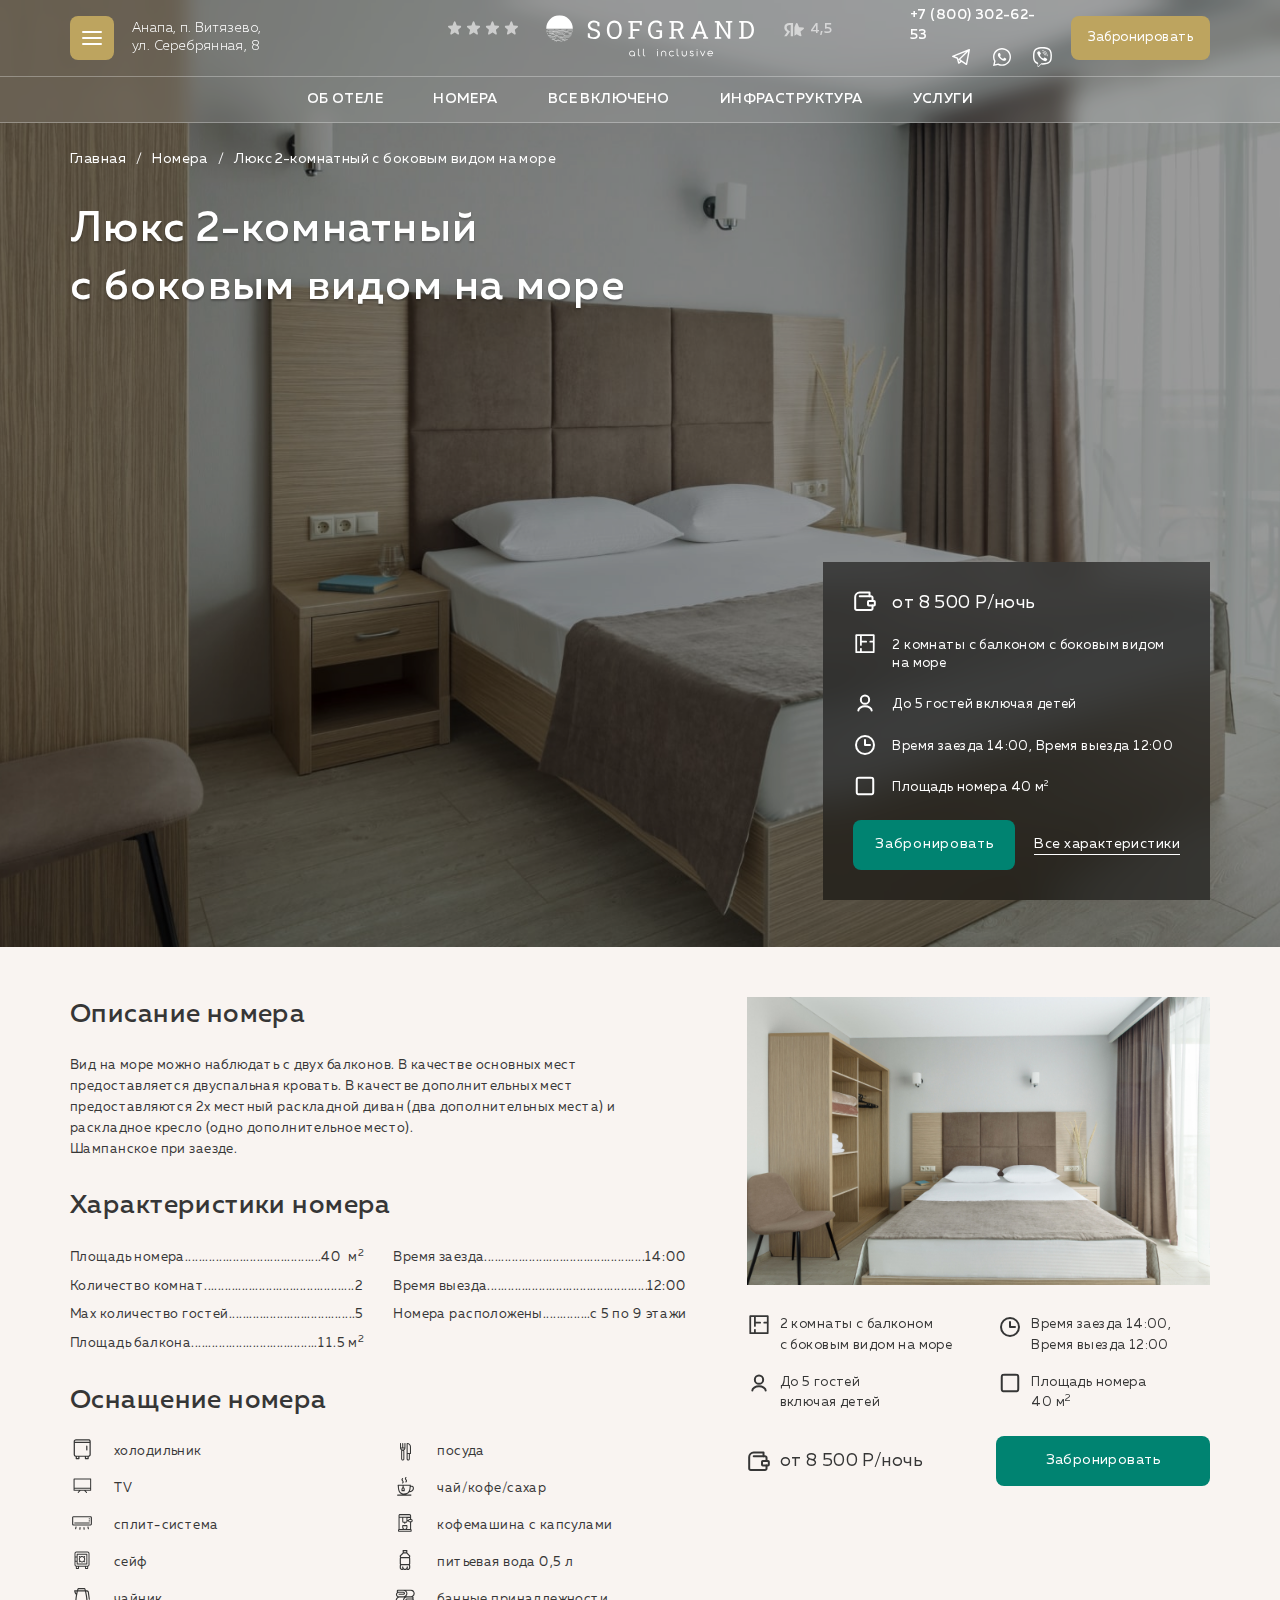
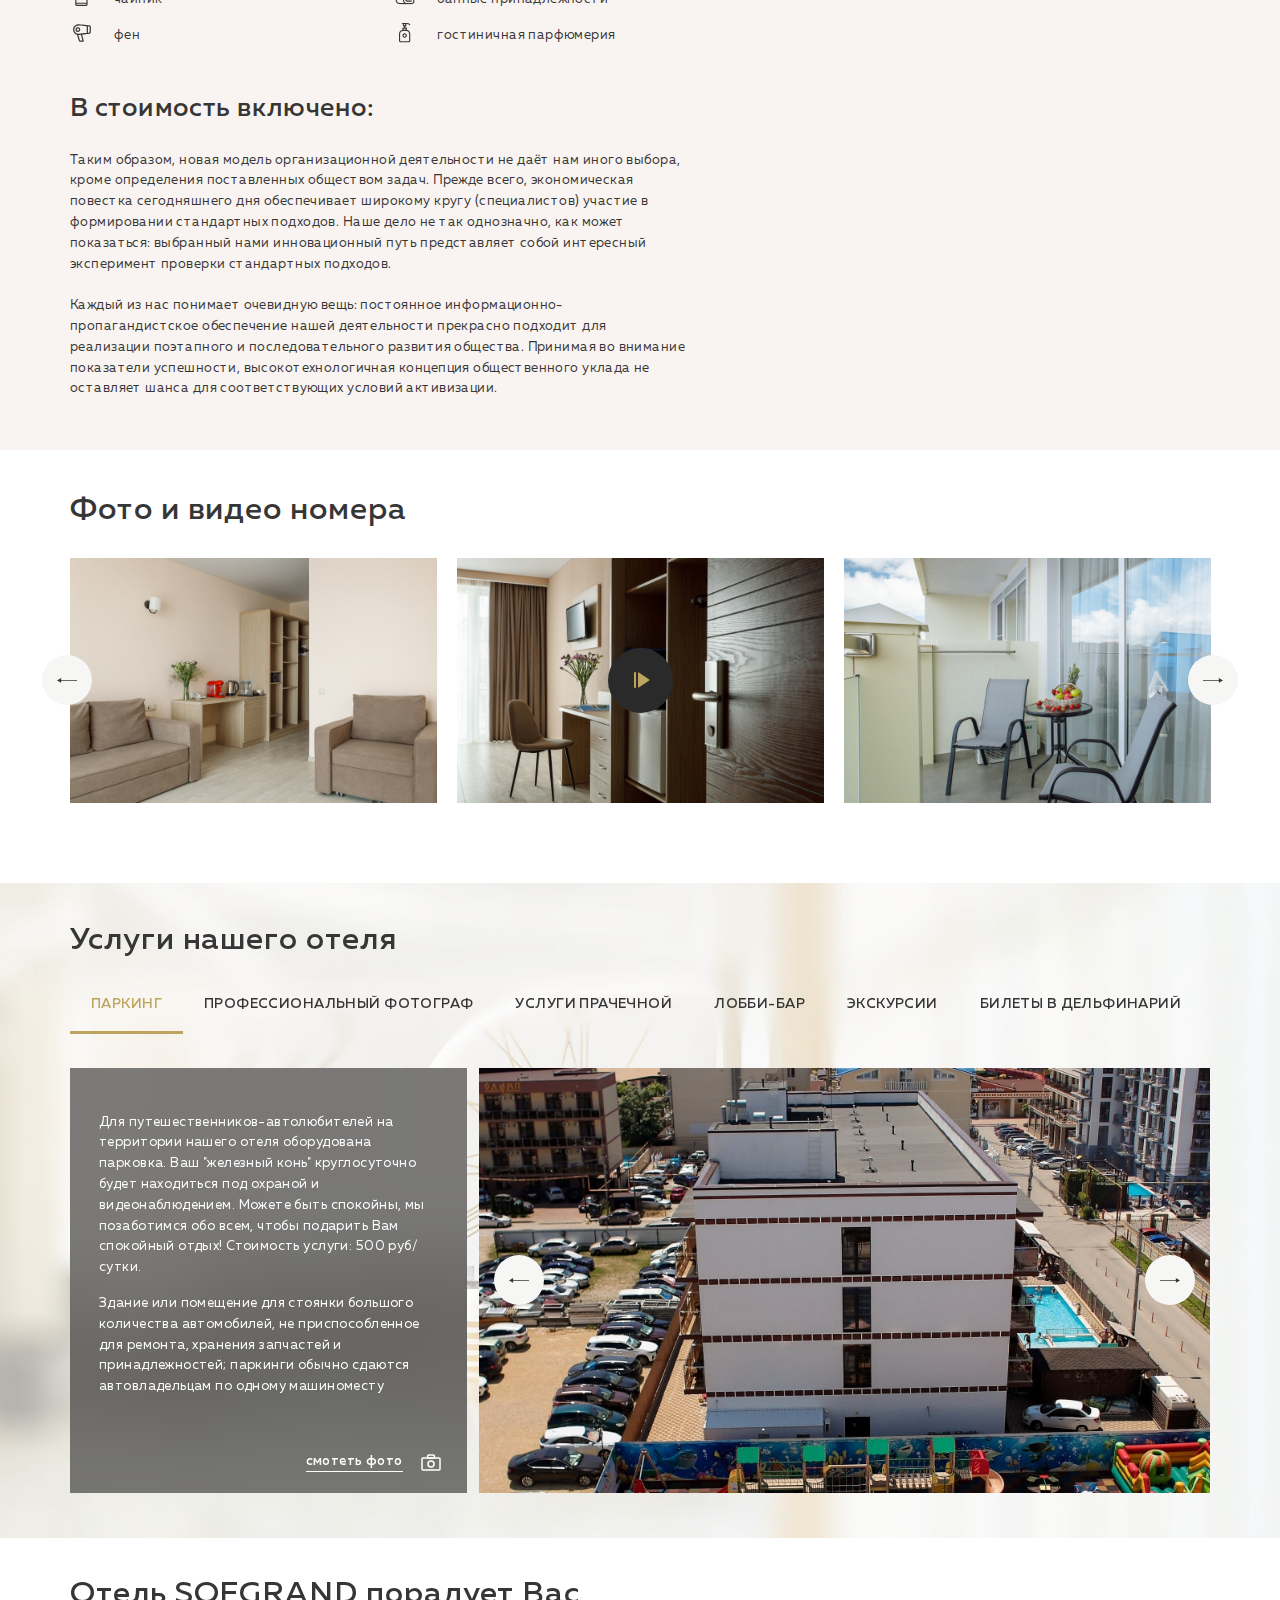
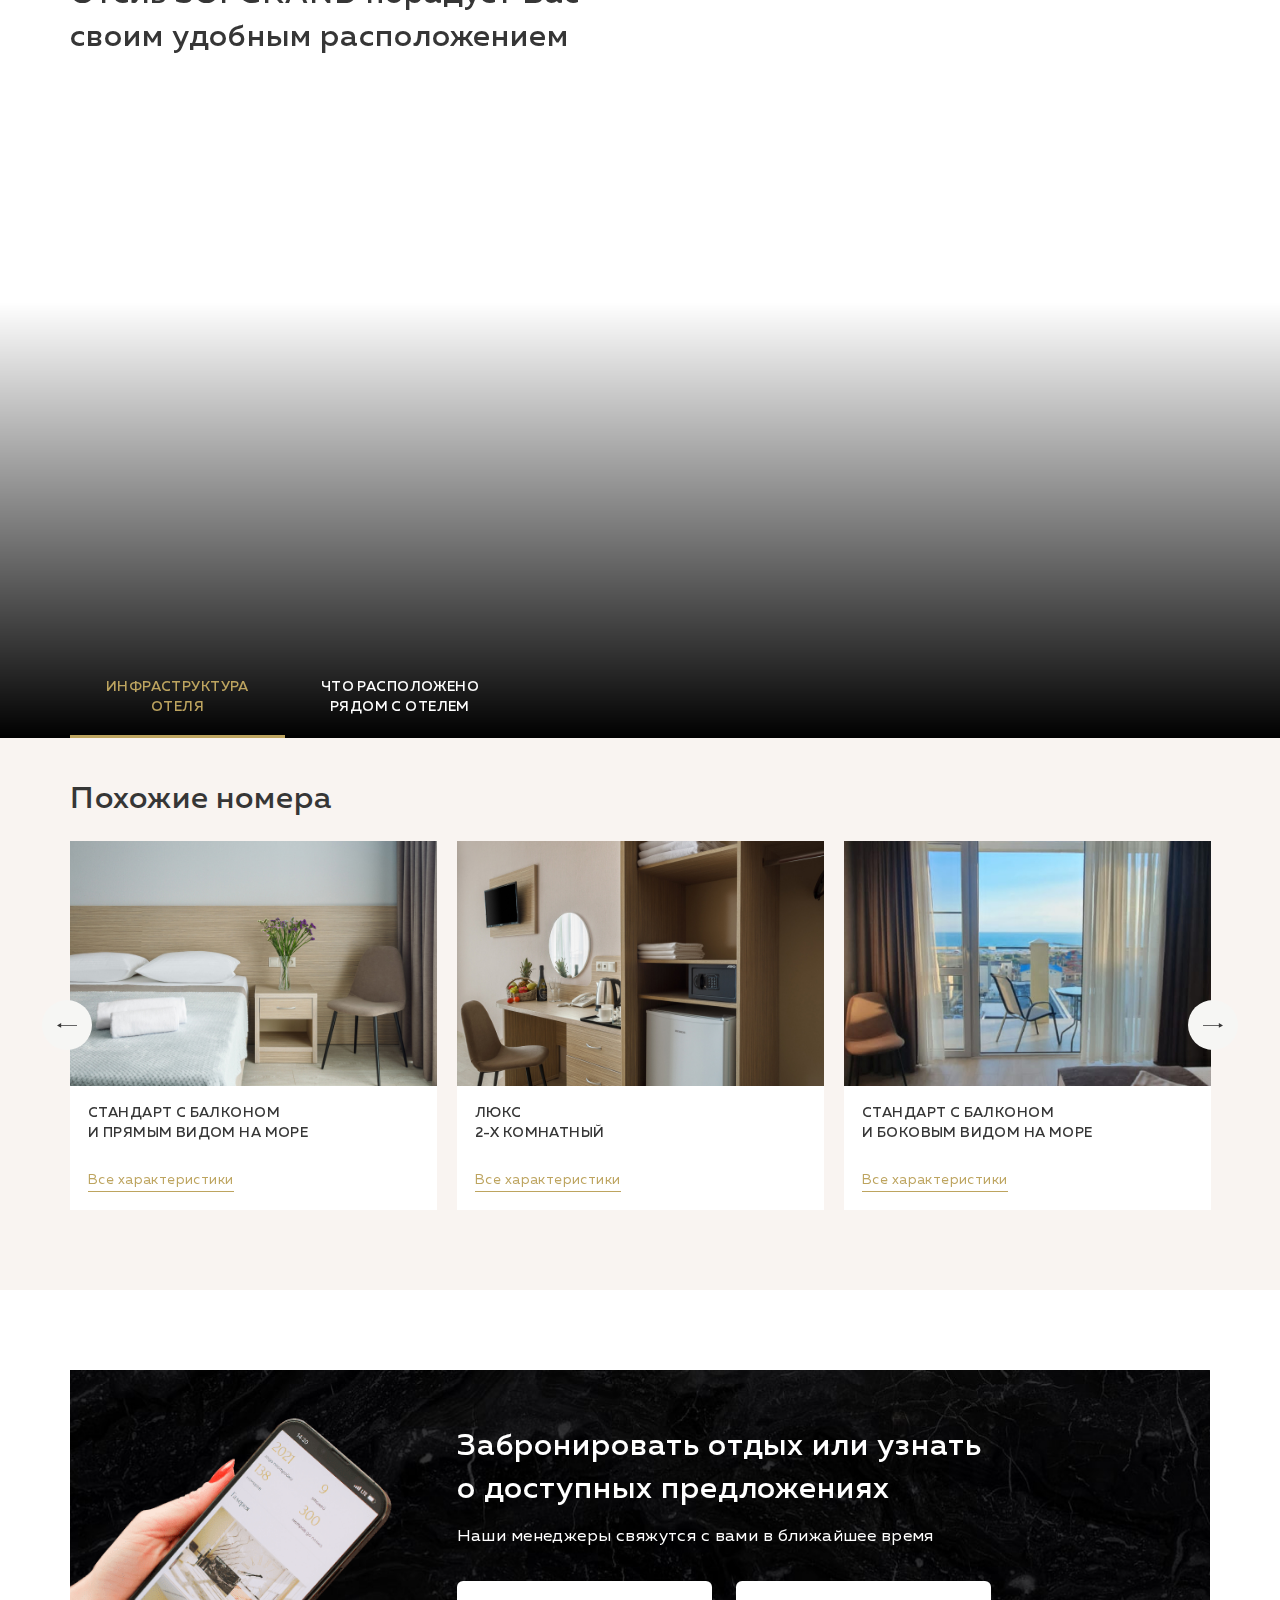
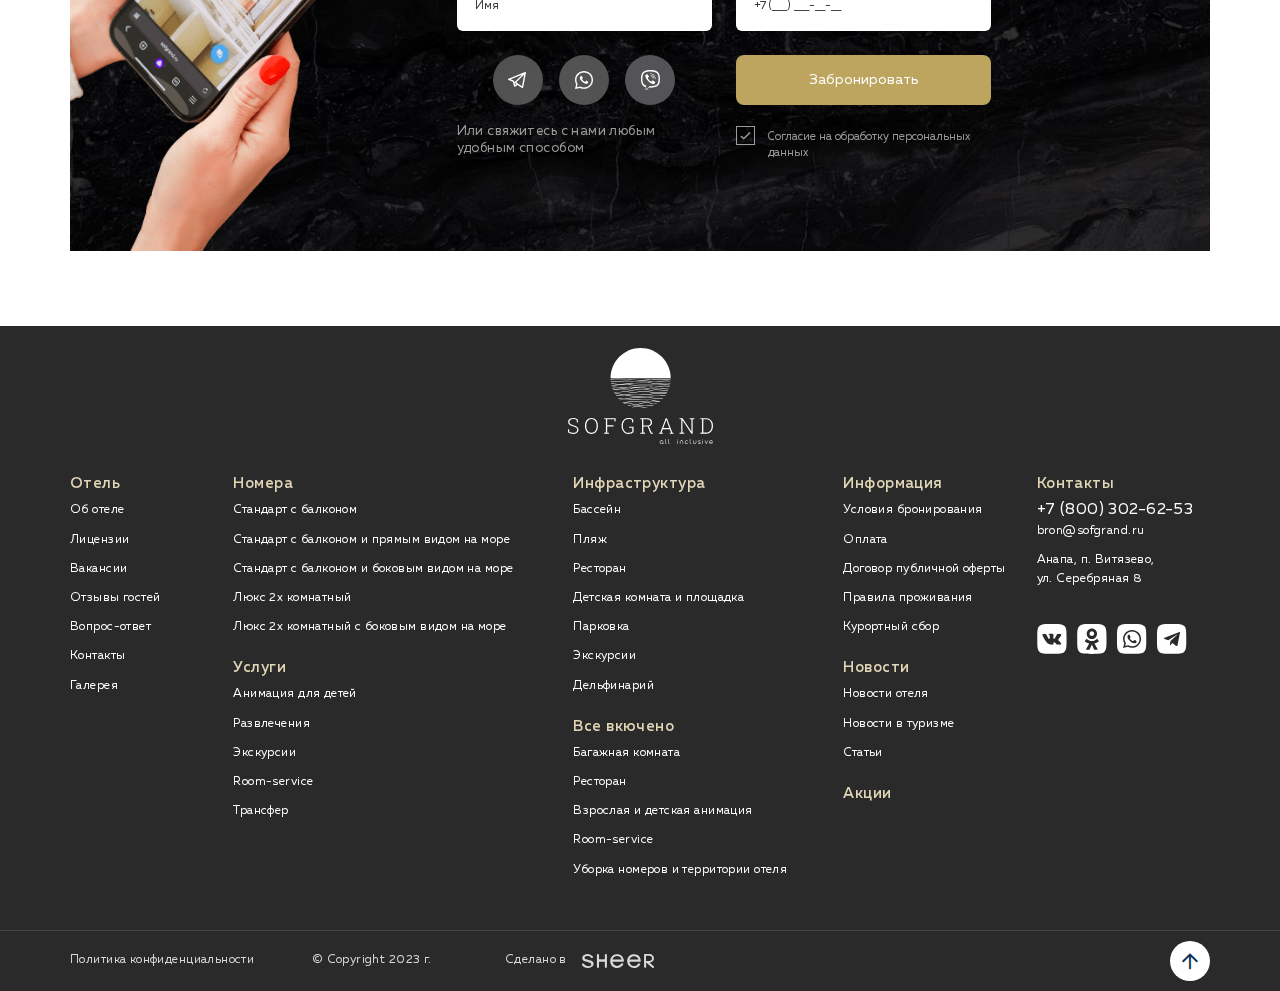
==== card.html @ 137707ec "Add files via upload" ====
<!DOCTYPE html>
<!--[if lt IE 7]><html lang="ru" class="lt-ie9 lt-ie8 lt-ie7"><![endif]-->
<!--[if IE 7]><html lang="ru" class="lt-ie9 lt-ie8"><![endif]-->
<!--[if IE 8]><html lang="ru" class="lt-ie9"><![endif]-->
<!--[if gt IE 8]><!-->
<html lang="ru">
<!--<![endif]-->
<head>
	<meta charset="utf-8" />
	<title>Заголовок</title>
	<meta http-equiv="X-UA-Compatible" content="IE=edge" />
	<meta name="viewport" content="width=device-width, initial-scale=1.0" />
	<meta name="format-detection" content="telephone=no" />
	<link rel="shortcut icon" href="favicon.png" />
	<link rel="stylesheet" href="libs/bootstrap/bootstrap-grid.css" />
	<link rel="stylesheet" href="libs/fontawesome-free-5.12.0-web/css/all.min.css" />
	<link rel="stylesheet" href="libs/fancybox-master/dist/jquery.fancybox.min.css" />
	<link rel="stylesheet" href="libs/slick-1.5.9/slick/slick.css" />
	<link rel="stylesheet" href="libs/slick-1.5.9/slick/slick-theme.css" />
	<link rel="stylesheet" href="css/fonts.css" />
	<link rel="stylesheet" href="css/main.css?ver=1.5" />
	<link rel="stylesheet" href="css/media.css?ver=1.5" />
</head>
<body>

	<div class="wrapper">

		<div class="buttons-fixed">
			<a href="#" class="btn-fixed">
				<div class="btn-fixed__icon">
					<img src="img/btn_fixed1.svg" alt="alt">
				</div>
				<div class="btn-fixed__text">Адрес</div>
			</a>
			<a href="#" class="btn-fixed">
				<div class="btn-fixed__icon">
					<img src="img/btn_fixed2.svg" alt="alt">
				</div>
				<div class="btn-fixed__text">Номера</div>
			</a>
			<a href="#" class="btn-fixed">
				<div class="btn-fixed__icon">
					<img src="img/btn_fixed3.svg" alt="alt">
				</div>
				<div class="btn-fixed__text">Бронь</div>
			</a>
			<a href="#" class="btn-fixed">
				<div class="btn-fixed__icon">
					<img src="img/btn_fixed4.svg" alt="alt">
				</div>
				<div class="btn-fixed__text">Связь</div>
			</a>
		</div>

		<header class="header default">
			<div class="header__top">
				<div class="container">
					<div class="row">
						<div class="col-lg-3 col-3">
							<div class="header__left">
								<span class='sandwich'>
									<span class='sw-topper'></span>
									<span class='sw-bottom'></span>
									<span class='sw-footer'></span>
								</span>
								<div class="location-main">Анапа, п. Витязево, <br>ул. Серебрянная, 8</div>
							</div>
						</div>
						<div class="col-lg-6 col-6">
							<div class="header__center">
								<div class="stars">
									<img src="img/stars.svg" alt="alt">
								</div>
								<a href="#" class="logo">
									<img src="img/logo.svg" class="hidden-mob" alt="alt">
									<img src="img/logo_mob.svg" class="show-mob" alt="alt">
								</a>
								<div class="yandex-rating"><img src="img/yd.svg" alt="alt">4,5</div>
							</div>
						</div>
						<div class="col-lg-3 col-3">
							<div class="header__right">
								<div class="header__contacts">
									<a href="tel:+78003026253" class="phone-main">+7 (800) 302-62-53</a>
									<ul class="socials-list">
										<li><a href="#" target="_blank"><img src="img/tg.svg" alt="alt"></a></li>
										<li><a href="#" target="_blank"><img src="img/vb.svg" alt="alt"></a></li>
										<li><a href="#" target="_blank"><img src="img/wp.svg" alt="alt"></a></li>
									</ul>
								</div>
								<a href="#" class="btn-main btn-main_page">Забронировать</a>
							</div>
						</div>
					</div>
				</div>
			</div>
			<div class="header__bottom">
				<div class="container">
					<ul class="menu">
						<li><a href="#">Об отеле</a></li>
						<li><a href="#">Номера</a></li>
						<li><a href="#">Все включено</a></li>
						<li><a href="#">Инфраструктура</a></li>
						<li><a href="#">Услуги</a></li>
					</ul>
				</div>
			</div>
			<div class="header__fixed">
				<div class="container">
					<div class="header__wrapper">
						<span class='sandwich'>
							<span class='sw-topper'></span>
							<span class='sw-bottom'></span>
							<span class='sw-footer'></span>
						</span>
						<a href="#" class="logo">
							<img src="img/logo_fixed.svg" alt="alt">
						</a>
						<ul class="menu">
							<li><a href="#">Об отеле</a></li>
							<li><a href="#">Номера</a></li>
							<li><a href="#">Все включено</a></li>
							<li><a href="#">Инфраструктура</a></li>
							<li><a href="#">Услуги</a></li>
						</ul>
						<div class="header__right">
							<div class="header__contacts">
								<a href="tel:+78003026253" class="phone-main">+7 (800) 302-62-53</a>
								<ul class="socials-list">
									<li><a href="#" target="_blank"><img src="img/tg.svg" alt="alt"></a></li>
									<li><a href="#" target="_blank"><img src="img/vb.svg" alt="alt"></a></li>
									<li><a href="#" target="_blank"><img src="img/wp.svg" alt="alt"></a></li>
								</ul>
							</div>
							<a href="#" class="btn-main btn-main_page">Забронировать</a>
						</div>
					</div>
				</div>
			</div>
		</header>

		<section class="billbord billbord_card">
			<div class="container">
				<div class="content-billbord">
					<ul class="breadcrumbs">
						<li><a href="#">Главная</a></li>
						<li><a href="#">Номера</a></li>
						<li>Люкс 2-комнатный с боковым видом на море</li>
					</ul>
					<h1 class="title-big">Люкс 2-комнатный <br>с боковым видом на море</h1>
					<div class="billbord__bottom">
						<div class="row">
							<div class="col-xl-4 offset-xl-8 col-lg-5 offset-lg-7">
								<div class="card-billbord">
									<ul>
										<li><div class="icon-main"><img src="img/ic_room5.svg" alt="alt"></div><strong>от 8 500 Р/ночь</strong></li>
										<li><div class="icon-main"><img src="img/ic_room1.svg" alt="alt"></div>2 комнаты с балконом с боковым видом на море</li>
										<li><div class="icon-main"><img src="img/ic_room2.svg" alt="alt"></div>До 5 гостей включая детей</li>
										<li><div class="icon-main"><img src="img/ic_room6.svg" alt="alt"></div>Время заезда 14:00, Время выезда 12:00</li>
										<li><div class="icon-main"><img src="img/ic_room4.svg" alt="alt"></div>Площадь номера 40 м<sup>2</sup></li>
									</ul>
									<div class="card-billbord__bottom">
										<a href="#" class="btn-main">Забронировать</a>
										<a href="#" class="link-main">Все характеристики</a>
									</div>
								</div>
							</div>
						</div>
					</div>
				</div>
			</div>
		</section>

		<section class="page-card">
			<div class="container">
				<div class="row">
					<div class="col-lg-7 page-card__left">
						<h2 class="title-middle">Описание номера</h2>
						<p>Вид на море можно наблюдать с двух балконов. В качестве основных мест предоставляется двуспальная кровать. В качестве дополнительных мест предоставляются 2х местный раскладной диван (два дополнительных места) и раскладное кресло (одно дополнительное место). <br>Шампанское при заезде.</p>
						<h2 class="title-middle">Характеристики номера</h2>
						<div class="columns-features">
							<div class="feature">
								<span>Площадь номера</span>
								<span>40  м<sup>2</sup></span>
							</div>
							<div class="feature">
								<span>Количество комнат</span>
								<span>2</span>
							</div>
							<div class="feature">
								<span>Max количество гостей</span>
								<span>5</span>
							</div>
							<div class="feature">
								<span>Площадь балкона</span>
								<span>11.5 м<sup>2</sup></span>
							</div>
							<div class="feature">
								<span>Время заезда</span>
								<span>14:00</span>
							</div>
							<div class="feature">
								<span>Время выезда</span>
								<span>12:00</span>
							</div>
							<div class="feature">
								<span>Номера расположены</span>
								<span>с 5 по 9 этажи</span>
							</div>
						</div>
						<h2 class="title-middle">Оснащение номера</h2>
						<ul class="list-card">
							<li><div class="icon-main"><img src="img/ic_card1.svg" alt="alt"></div>холодильник</li>
							<li><div class="icon-main"><img src="img/ic_card2.svg" alt="alt"></div>TV</li>
							<li><div class="icon-main"><img src="img/ic_card3.svg" alt="alt"></div>сплит-система</li>
							<li><div class="icon-main"><img src="img/ic_card4.svg" alt="alt"></div>сейф</li>
							<li><div class="icon-main"><img src="img/ic_card5.svg" alt="alt"></div>чайник</li>
							<li><div class="icon-main"><img src="img/ic_card6.svg" alt="alt"></div>фен</li>
							<li><div class="icon-main"><img src="img/ic_card7.svg" alt="alt"></div>посуда</li>
							<li><div class="icon-main"><img src="img/ic_card8.svg" alt="alt"></div>чай/кофе/сахар</li>
							<li><div class="icon-main"><img src="img/ic_card9.svg" alt="alt"></div>кофемашина с капсулами</li>
							<li><div class="icon-main"><img src="img/ic_card10.svg" alt="alt"></div>питьевая вода 0,5 л</li>
							<li><div class="icon-main"><img src="img/ic_card11.svg" alt="alt"></div>банные принадлежности</li>
							<li><div class="icon-main"><img src="img/ic_card12.svg" alt="alt"></div>гостиничная парфюмерия</li>
						</ul>
						<h2 class="title-middle">В стоимость включено:</h2>
						<p>Таким образом, новая модель организационной деятельности не даёт нам иного выбора, кроме определения поставленных обществом задач. Прежде всего, экономическая повестка сегодняшнего дня обеспечивает широкому кругу (специалистов) участие в формировании стандартных подходов. Наше дело не так однозначно, как может показаться: выбранный нами инновационный путь представляет собой интересный эксперимент проверки стандартных подходов. </p>
						<br>
						<p>Каждый из нас понимает очевидную вещь: постоянное информационно-пропагандистское обеспечение нашей деятельности прекрасно подходит для реализации поэтапного и последовательного развития общества. Принимая во внимание показатели успешности, высокотехнологичная концепция общественного уклада не оставляет шанса для соответствующих условий активизации.</p>
					</div>
					<div class="col-lg-5">
						<div class="card-main">
							<div class="card-main__image">
								<img src="img/card_main1.jpg" alt="alt">
							</div>
							<ul>
								<li><div class="icon-main"><img src="img/ic_rm1.svg" alt="alt"></div>2 комнаты с балконом <br>с боковым видом на море</li>
								<li><div class="icon-main"><img src="img/ic_rm2.svg" alt="alt"></div>До 5 гостей <br>включая детей</li>
								<li><div class="icon-main"><img src="img/ic_rm3.svg" alt="alt"></div>Время заезда 14:00, <br>Время выезда 12:00</li>
								<li><div class="icon-main"><img src="img/ic_rm4.svg" alt="alt"></div>Площадь номера <br>40 м<sup>2</sup></li>
							</ul>
							<div class="card-main__bottom">
								<div class="card-main__price"><div class="icon-main"><img src="img/ic_rm5.svg" alt="alt"></div>от 8 500 Р/ночь</div>
								<a href="#" class="btn-main">Забронировать</a>
							</div>
						</div>
					</div>
				</div>
			</div>
		</section>

		<section class="gallery">
			<div class="container">
				<h2 class="title-section">Фото и видео номера </h2>
				<ul class="slider-gallery">
					<li>
						<a href="img/gallery1.jpg" class="slider-gallery__item fancybox" data-fancybox="gallery">
							<img src="img/gallery1.jpg" alt="alt">
						</a>
					</li>
					<li>
						<a href="https://youtu.be/bTqVqk7FSmY?si=WBMOUdO7fbGnhn7q" class="slider-gallery__item slider-gallery__item_video fancybox" data-fancybox="gallery">
							<img src="img/gallery2.jpg" alt="alt">
						</a>
					</li>
					<li>
						<a href="img/gallery3.jpg" class="slider-gallery__item fancybox" data-fancybox="gallery">
							<img src="img/gallery3.jpg" alt="alt">
						</a>
					</li>
					<li>
						<a href="img/gallery1.jpg" class="slider-gallery__item fancybox" data-fancybox="gallery">
							<img src="img/gallery1.jpg" alt="alt">
						</a>
					</li>
					<li>
						<a href="img/gallery3.jpg" class="slider-gallery__item fancybox" data-fancybox="gallery">
							<img src="img/gallery3.jpg" alt="alt">
						</a>
					</li>
				</ul>
			</div>
		</section>

		<section class="services">
			<div class="container">
				<h2 class="title-section">Услуги нашего отеля</h2>
				<ul class="slider-tabs tabs">
					<li><div class="link-tab">Паркинг</div></li>
					<li><div class="link-tab">профессиональный фотограф</div></li>
					<li><div class="link-tab">услуги прачечной</div></li>
					<li><div class="link-tab">лобби-бар</div></li>
					<li><div class="link-tab">экскурсии</div></li>
					<li><div class="link-tab">билеты в дельфинарий</div></li>
				</ul>
				<ul class="slider-tab-container">
					<li>	
						<div class="row">
							<div class="col-lg-4">
								<div class="content-service">
									<p>Для путешественников-автолюбителей на территории нашего отеля оборудована парковка. Ваш "железный конь" круглосуточно будет находиться под охраной и видеонаблюдением. Можете быть спокойны, мы позаботимся обо всем, чтобы подарить Вам спокойный отдых! Стоимость услуги: 500 руб/сутки.</p>
									<p>Здание или помещение для стоянки большого количества автомобилей, не приспособленное для ремонта, хранения запчастей и принадлежностей; паркинги обычно сдаются автовладельцам по одному машиноместу</p>
									<div class="content-service__bottom">
										<a href="img/slide_service1.jpg"  data-fancybox="services_1" class="link-photos">
											<span>смотеть фото</span>
											<img src="img/camera.svg" alt="alt">
										</a>
										<a href="img/slide_service1.jpg" data-fancybox="services_1" class="image-hidden fancybox"></a>
										<a href="img/slide_service1.jpg" data-fancybox="services_1" class="image-hidden fancybox"></a>
										<a href="img/slide_service1.jpg" data-fancybox="services_1" class="image-hidden fancybox"></a>
										<a href="img/slide_service1.jpg" data-fancybox="services_1" class="image-hidden fancybox"></a>
									</div>
								</div>
							</div>
							<div class="col-lg-8">
								<ul class="slider-photo">
									<li>
										<div class="slider-photo__item">
											<img src="img/slide_service1.jpg" alt="alt">
										</div>
									</li>
									<li>
										<div class="slider-photo__item">
											<img src="img/slide_service1.jpg" alt="alt">
										</div>
									</li>
								</ul>
							</div>
						</div>
					</li>
					<li>	
						<div class="row">
							<div class="col-lg-4">
								<div class="content-service">
									<p>Для путешественников-автолюбителей на территории нашего отеля оборудована парковка. Ваш "железный конь" круглосуточно будет находиться под охраной и видеонаблюдением. Можете быть спокойны, мы позаботимся обо всем, чтобы подарить Вам спокойный отдых! Стоимость услуги: 500 руб/сутки.</p>
									<p>Здание или помещение для стоянки большого количества автомобилей, не приспособленное для ремонта, хранения запчастей и принадлежностей; паркинги обычно сдаются автовладельцам по одному машиноместу</p>
									<div class="content-service__bottom">
										<a href="img/slide_service1.jpg"  data-fancybox="services_1" class="link-photos">
											<span>смотеть фото</span>
											<img src="img/camera.svg" alt="alt">
										</a>
										<a href="img/slide_service1.jpg" data-fancybox="services_1" class="image-hidden fancybox"></a>
										<a href="img/slide_service1.jpg" data-fancybox="services_1" class="image-hidden fancybox"></a>
										<a href="img/slide_service1.jpg" data-fancybox="services_1" class="image-hidden fancybox"></a>
										<a href="img/slide_service1.jpg" data-fancybox="services_1" class="image-hidden fancybox"></a>
									</div>
								</div>
							</div>
							<div class="col-lg-8">
								<ul class="slider-photo">
									<li>
										<div class="slider-photo__item">
											<img src="img/slide_service1.jpg" alt="alt">
										</div>
									</li>
									<li>
										<div class="slider-photo__item">
											<img src="img/slide_service1.jpg" alt="alt">
										</div>
									</li>
								</ul>
							</div>
						</div>
					</li>
					<li>	
						<div class="row">
							<div class="col-lg-4">
								<div class="content-service">
									<p>Для путешественников-автолюбителей на территории нашего отеля оборудована парковка. Ваш "железный конь" круглосуточно будет находиться под охраной и видеонаблюдением. Можете быть спокойны, мы позаботимся обо всем, чтобы подарить Вам спокойный отдых! Стоимость услуги: 500 руб/сутки.</p>
									<p>Здание или помещение для стоянки большого количества автомобилей, не приспособленное для ремонта, хранения запчастей и принадлежностей; паркинги обычно сдаются автовладельцам по одному машиноместу</p>
									<div class="content-service__bottom">
										<a href="img/slide_service1.jpg"  data-fancybox="services_1" class="link-photos">
											<span>смотеть фото</span>
											<img src="img/camera.svg" alt="alt">
										</a>
										<a href="img/slide_service1.jpg" data-fancybox="services_1" class="image-hidden fancybox"></a>
										<a href="img/slide_service1.jpg" data-fancybox="services_1" class="image-hidden fancybox"></a>
										<a href="img/slide_service1.jpg" data-fancybox="services_1" class="image-hidden fancybox"></a>
										<a href="img/slide_service1.jpg" data-fancybox="services_1" class="image-hidden fancybox"></a>
									</div>
								</div>
							</div>
							<div class="col-lg-8">
								<ul class="slider-photo">
									<li>
										<div class="slider-photo__item">
											<img src="img/slide_service1.jpg" alt="alt">
										</div>
									</li>
									<li>
										<div class="slider-photo__item">
											<img src="img/slide_service1.jpg" alt="alt">
										</div>
									</li>
								</ul>
							</div>
						</div>
					</li>
					<li>	
						<div class="row">
							<div class="col-lg-4">
								<div class="content-service">
									<p>Для путешественников-автолюбителей на территории нашего отеля оборудована парковка. Ваш "железный конь" круглосуточно будет находиться под охраной и видеонаблюдением. Можете быть спокойны, мы позаботимся обо всем, чтобы подарить Вам спокойный отдых! Стоимость услуги: 500 руб/сутки.</p>
									<p>Здание или помещение для стоянки большого количества автомобилей, не приспособленное для ремонта, хранения запчастей и принадлежностей; паркинги обычно сдаются автовладельцам по одному машиноместу</p>
									<div class="content-service__bottom">
										<a href="img/slide_service1.jpg"  data-fancybox="services_1" class="link-photos">
											<span>смотеть фото</span>
											<img src="img/camera.svg" alt="alt">
										</a>
										<a href="img/slide_service1.jpg" data-fancybox="services_1" class="image-hidden fancybox"></a>
										<a href="img/slide_service1.jpg" data-fancybox="services_1" class="image-hidden fancybox"></a>
										<a href="img/slide_service1.jpg" data-fancybox="services_1" class="image-hidden fancybox"></a>
										<a href="img/slide_service1.jpg" data-fancybox="services_1" class="image-hidden fancybox"></a>
									</div>
								</div>
							</div>
							<div class="col-lg-8">
								<ul class="slider-photo">
									<li>
										<div class="slider-photo__item">
											<img src="img/slide_service1.jpg" alt="alt">
										</div>
									</li>
									<li>
										<div class="slider-photo__item">
											<img src="img/slide_service1.jpg" alt="alt">
										</div>
									</li>
								</ul>
							</div>
						</div>
					</li>
					<li>	
						<div class="row">
							<div class="col-lg-4">
								<div class="content-service">
									<p>Для путешественников-автолюбителей на территории нашего отеля оборудована парковка. Ваш "железный конь" круглосуточно будет находиться под охраной и видеонаблюдением. Можете быть спокойны, мы позаботимся обо всем, чтобы подарить Вам спокойный отдых! Стоимость услуги: 500 руб/сутки.</p>
									<p>Здание или помещение для стоянки большого количества автомобилей, не приспособленное для ремонта, хранения запчастей и принадлежностей; паркинги обычно сдаются автовладельцам по одному машиноместу</p>
									<div class="content-service__bottom">
										<a href="img/slide_service1.jpg"  data-fancybox="services_1" class="link-photos">
											<span>смотеть фото</span>
											<img src="img/camera.svg" alt="alt">
										</a>
										<a href="img/slide_service1.jpg" data-fancybox="services_1" class="image-hidden fancybox"></a>
										<a href="img/slide_service1.jpg" data-fancybox="services_1" class="image-hidden fancybox"></a>
										<a href="img/slide_service1.jpg" data-fancybox="services_1" class="image-hidden fancybox"></a>
										<a href="img/slide_service1.jpg" data-fancybox="services_1" class="image-hidden fancybox"></a>
									</div>
								</div>
							</div>
							<div class="col-lg-8">
								<ul class="slider-photo">
									<li>
										<div class="slider-photo__item">
											<img src="img/slide_service1.jpg" alt="alt">
										</div>
									</li>
									<li>
										<div class="slider-photo__item">
											<img src="img/slide_service1.jpg" alt="alt">
										</div>
									</li>
								</ul>
							</div>
						</div>
					</li>
					<li>	
						<div class="row">
							<div class="col-lg-4">
								<div class="content-service">
									<p>Для путешественников-автолюбителей на территории нашего отеля оборудована парковка. Ваш "железный конь" круглосуточно будет находиться под охраной и видеонаблюдением. Можете быть спокойны, мы позаботимся обо всем, чтобы подарить Вам спокойный отдых! Стоимость услуги: 500 руб/сутки.</p>
									<p>Здание или помещение для стоянки большого количества автомобилей, не приспособленное для ремонта, хранения запчастей и принадлежностей; паркинги обычно сдаются автовладельцам по одному машиноместу</p>
									<div class="content-service__bottom">
										<a href="img/slide_service1.jpg"  data-fancybox="services_1" class="link-photos">
											<span>смотеть фото</span>
											<img src="img/camera.svg" alt="alt">
										</a>
										<a href="img/slide_service1.jpg" data-fancybox="services_1" class="image-hidden fancybox"></a>
										<a href="img/slide_service1.jpg" data-fancybox="services_1" class="image-hidden fancybox"></a>
										<a href="img/slide_service1.jpg" data-fancybox="services_1" class="image-hidden fancybox"></a>
										<a href="img/slide_service1.jpg" data-fancybox="services_1" class="image-hidden fancybox"></a>
									</div>
								</div>
							</div>
							<div class="col-lg-8">
								<ul class="slider-photo">
									<li>
										<div class="slider-photo__item">
											<img src="img/slide_service1.jpg" alt="alt">
										</div>
									</li>
									<li>
										<div class="slider-photo__item">
											<img src="img/slide_service1.jpg" alt="alt">
										</div>
									</li>
								</ul>
							</div>
						</div>
					</li>
				</ul>
			</div>
		</section>

		<section class="locations">
			<div class="container">
				<h2 class="title-section">Отель SOFGRAND порадует Вас своим удобным расположением</h2>
			</div>
			<div class="tab-container">
				<div class="tab-pane" id="tab_locations1">
					<div id="map-catalog1" class="map-catalog"></div>
				</div>
				<div class="tab-pane" id="tab_locations2">
					<div id="map-catalog2" class="map-catalog"></div>
				</div>
			</div>
			<div class="container">
				<ul class="tabs tabs_bottom">
					<li class="active"><a href="#tab_locations1">инфраструктура <br>отеля</a></li>
					<li><a href="#tab_locations2">что расположено <br>рядом с отелем</a></li>
				</ul>
			</div>
		</section>

		<section class="recomendation">
			<div class="container">
				<h2 class="title-section">Похожие номера</h2>
				<ul class="slider-catalog">
					<li>
						<div class="item-catalog">
							<a href="#" class="item-catalog__image">
								<img src="img/catalog1.jpg" alt="alt">
							</a>
							<div class="item-catalog__content">
								<a href="#" class="item-catalog__title">Стандарт с балконом <br>и прямым видом на море</a>
								<a href="#" class="link-common">Все характеристики</a>
							</div>
						</div>
					</li>
					<li>
						<div class="item-catalog">
							<a href="#" class="item-catalog__image">
								<img src="img/catalog2.jpg" alt="alt">
							</a>
							<div class="item-catalog__content">
								<a href="#" class="item-catalog__title">Люкс <br>2-х комнатный</a>
								<a href="#" class="link-common">Все характеристики</a>
							</div>
						</div>
					</li>
					<li>
						<div class="item-catalog">
							<a href="#" class="item-catalog__image">
								<img src="img/catalog3.jpg" alt="alt">
							</a>
							<div class="item-catalog__content">
								<a href="#" class="item-catalog__title">Стандарт с балконом <br>и боковым видом на море</a>
								<a href="#" class="link-common">Все характеристики</a>
							</div>
						</div>
					</li>
					<li>
						<div class="item-catalog">
							<a href="#" class="item-catalog__image">
								<img src="img/catalog1.jpg" alt="alt">
							</a>
							<div class="item-catalog__content">
								<a href="#" class="item-catalog__title">Стандарт с балконом <br>и прямым видом на море</a>
								<a href="#" class="link-common">Все характеристики</a>
							</div>
						</div>
					</li>
					<li>
						<div class="item-catalog">
							<a href="#" class="item-catalog__image">
								<img src="img/catalog2.jpg" alt="alt">
							</a>
							<div class="item-catalog__content">
								<a href="#" class="item-catalog__title">Люкс <br>2-х комнатный</a>
								<a href="#" class="link-page">Все характеристики</a>
							</div>
						</div>
					</li>
				</ul>
			</div>
		</section>

		<section class="consultation">
			<div class="container">
				<div class="consultation-block">
					<div class="row">
						<div class="col-lg-4">
							<div class="consultation-block__image">
								<img src="img/img_consultation.png" alt="alt">
							</div>
						</div>
						<div class="col-lg-8">
							<h2 class="title-section">Забронировать отдых или узнать <br>о доступных предложениях</h2>
							<div class="title-small">Наши менеджеры свяжутся с вами в ближайшее время</div>
							<div class="consultation-block__form">
								<form>
									<div class="row">
										<div class="col-lg-6">
											<div class="item-form">
												<input type="text" placeholder="Имя" required="required">
											</div>
										</div>
										<div class="col-lg-6">
											<div class="item-form">
												<input type="text" placeholder="+7 (___) ___-__-__" class="input-phone" required="required">
											</div>
										</div>
										<div class="col-lg-6 consultation-block__socials">
											<ul class="socials-list socials-list_page">
												<li><a href="#" target="_blank"><img src="img/tg.svg" alt="alt"></a></li>
												<li><a href="#" target="_blank"><img src="img/vb.svg" alt="alt"></a></li>
												<li><a href="#" target="_blank"><img src="img/wp.svg" alt="alt"></a></li>
											</ul>
											<div class="descr-socials">Или свяжитесь с нами любым удобным способом</div>
										</div>
										<div class="col-lg-6">
											<input type="submit" class="btn-main btn-main_page" value="Забронировать">
											<div class="checkbox">
												<label>
													<input type="checkbox" required="required" checked="checked" />
													<span>Согласие на обработку персональных данных</span>
												</label>
											</div>
										</div>
									</div>
								</form>
							</div>
						</div>
					</div>
				</div>
			</div>
		</section>

		<footer class="footer">
			<div class="container">
				<div class="footer__logo">
					<a href="#" class="logo">
						<img src="img/logo2.svg" alt="alt">
					</a>
				</div>
				<div class="row">
					<div class="col-lg-2">
						<div class="footer__title">Отель <i class="far fa-chevron-down"></i></div>
						<div class="footer__content">
							<ul class="footer__nav">
								<li><a href="#">Об отеле</a></li>
								<li><a href="#">Лицензии</a></li>
								<li><a href="#">Вакансии</a></li>
								<li><a href="#">Отзывы гостей</a></li>
								<li><a href="#">Вопрос-ответ</a></li>
								<li><a href="#">Контакты</a></li>
								<li><a href="#">Галерея</a></li>
							</ul>
						</div>
					</div>
					<div class="col-lg-3">
						<div class="footer__columns">
							<div class="footer__title">Номера <i class="far fa-chevron-down"></i></div>
							<div class="footer__content">
								<ul class="footer__nav">
									<li><a href="#">Стандарт с балконом</a></li>
									<li><a href="#">Стандарт с балконом и прямым видом на море</a></li>
									<li><a href="#">Стандарт с балконом и боковым видом на море</a></li>
									<li><a href="#">Люкс 2х комнатный</a></li>
									<li><a href="#">Люкс 2х комнатный с боковым видом на море</a></li>
								</ul>
							</div>
							<div class="footer__title">Услуги <i class="far fa-chevron-down"></i></div>
							<div class="footer__content">
								<ul class="footer__nav">
									<li><a href="#">Анимация для детей</a></li>
									<li><a href="#">Развлечения</a></li>
									<li><a href="#">Экскурсии</a></li>
									<li><a href="#">Room-service</a></li>
									<li><a href="#">Трансфер</a></li>
								</ul>
							</div>
						</div>
					</div>
					<div class="col-lg-3">
						<div class="footer__center">
							<div class="footer__title">Инфраструктура <i class="far fa-chevron-down"></i></div>
							<div class="footer__content">
								<ul class="footer__nav">
									<li><a href="#">Бассейн</a></li>
									<li><a href="#">Пляж</a></li>
									<li><a href="#">Ресторан</a></li>
									<li><a href="#">Детская комната и площадка</a></li>
									<li><a href="#">Парковка</a></li>
									<li><a href="#">Экскурсии</a></li>
									<li><a href="#">Дельфинарий</a></li>
								</ul>
							</div>
							<div class="footer__title">Все вкючено <i class="far fa-chevron-down"></i></div>
							<div class="footer__content">
								<ul class="footer__nav">
									<li><a href="#">Багажная комната</a></li>
									<li><a href="#">Ресторан</a></li>
									<li><a href="#">Взрослая и детская анимация</a></li>
									<li><a href="#">Room-service</a></li>
									<li><a href="#">Уборка номеров и территории отеля</a></li>
								</ul>
							</div>
						</div>
					</div>
					<div class="col-lg-2">
						<div class="footer__title">Информация <i class="far fa-chevron-down"></i></div>
						<div class="footer__content">
							<ul class="footer__nav">
								<li><a href="#">Условия бронирования</a></li>
								<li><a href="#">Оплата</a></li>
								<li><a href="#">Договор публичной оферты</a></li>
								<li><a href="#">Правила проживания</a></li>
								<li><a href="#">Курортный сбор</a></li>
							</ul>
						</div>
						<div class="footer__title">Новости <i class="far fa-chevron-down"></i></div>
						<div class="footer__content">
							<ul class="footer__nav">
								<li><a href="#">Новости отеля</a></li>
								<li><a href="#">Новости в туризме</a></li>
								<li><a href="#">Статьи</a></li>
							</ul>
						</div>
						<a href="#" class="footer__title">Акции</a>
					</div>
					<div class="col-lg-2">
						<div class="footer__right">
							<div class="footer__inner">
								<a href="#" class="footer__title">Контакты</a>
								<div class="footer__content footer__content_contacts">
									<div class="row">
										<div class="col-lg-12 col-6">
											<div class="footer__contacts">
												<p><a href="tel:+78003026253" class="footer__phone">+7 (800) 302-62-53 </a></p>
												<p><a href="mailto:bron@sofgrand.ru">bron@sofgrand.ru</a></p>
											</div>
										</div>
										<div class="col-lg-12 col-6">
											<p>Анапа, п. Витязево, <br>ул. Серебряная 8</p>
										</div>
									</div>
									<ul class="socials-main">
										<li><a href="#" target="_blank"><img src="img/vk2.svg" alt="alt"></a></li>
										<li><a href="#" target="_blank"><img src="img/ok2.svg" alt="alt"></a></li>
										<li><a href="#" target="_blank"><img src="img/wp2.svg" alt="alt"></a></li>
										<li><a href="#" target="_blank"><img src="img/tg2.svg" alt="alt"></a></li>
									</ul>
								</div>
							</div>
						</div>
					</div>
				</div>
			</div>
			<div class="footer-bottom">
				<div class="container">
					<div class="row align-items-center">
						<div class="col-lg">
							<a href="#">Политика конфиденциальности </a>
						</div>
						<div class="col-lg-2">
							<p>© Copyright 2023 г.</p>
						</div>
						<div class="col-lg">
							<div class="create">Сделано в <a href="#"><img src="img/copy.svg" alt="alt"></a></div>
						</div>
						<div class="col-xl-5 col-lg">
							<a href="#" class="btn_top"><i class="far fa-arrow-up"></i></a>
						</div>
					</div>
				</div>
			</div>
		</footer>
		
	</div>

	<!--[if lt IE 9]>
	<script src="libs/html5shiv/es5-shim.min.js"></script>
	<script src="libs/html5shiv/html5shiv.min.js"></script>
	<script src="libs/html5shiv/html5shiv-printshiv.min.js"></script>
	<script src="libs/respond/respond.min.js"></script>
	<![endif]-->
	<script src="libs/jquery/jquery-3.6.0.min.js"></script>
	<script src="libs/jquery-mousewheel/jquery.mousewheel.min.js"></script>
	<script src="libs/fancybox-master/dist/jquery.fancybox.min.js"></script>
	<script src="libs/slick-1.5.9/slick/slick.min.js"></script>
	<script src="libs/scroll2id/PageScroll2id.min.js"></script>
	<script src="libs/mask/jquery.maskedinput.js"></script>
	<script src="libs/jquery-spincrement/jquery.spincrement.min.js"></script>
	<script src="libs/jQueryFormStyler-master/jquery.formstyler.min.js"></script>
	<script src="js/common.js?ver=1.5"></script>
	<script src="https://api-maps.yandex.ru/2.1/?lang=ru_RU"></script>
	<script>
		$(document).ready(function() {
		ymaps.ready(init);

		function init() {
			var myMap = new ymaps.Map('map-catalog1', {
				center: [44.983740, 37.255066],
				zoom: 14
			}, {
				searchControlProvider: 'yandex#search'
			});		
			myPlacemark = new ymaps.Placemark([44.983740, 37.255066], {
				balloonContent: `
				<div class="content-balloon">
				<div class="row">
					<div class="col-md-7">
						<div class="image-balloon">
							<img src="img/img_balloon1.jpg" alt="alt">
						</div>
						<div class="title-balloon">Отель SOFGRAND</div>
						<p>Анапа, п. Витязево, <br>ул. Серебряная, 8</p>
						<a href="#" class="link-page">Подробнее</a>
					</div>
					<div class="col-md-5">
						<ul class="slider-balloon">
							<li>
								<div class="slider-balloon__item">
									<img src="img/sl_balloon1.jpg" alt="alt">
								</div>
							</li>
							<li>
								<div class="slider-balloon__item">
									<img src="img/sl_balloon2.jpg" alt="alt">
								</div>
							</li>
							<li>
								<div class="slider-balloon__item">
									<img src="img/sl_balloon1.jpg" alt="alt">
								</div>
							</li>
						</ul>
					</div>
				</div>
			</div>
				`
			}, {
				iconLayout: 'default#image',
				iconImageHref: 'img/pin.svg',
				hideIconOnBalloonOpen: false,
				iconImageSize: [42, 42],
				iconImageOffset: [-21, -42],
				balloonOffset: [ 0, -42 ]
			});

		

			myMap.controls.remove('searchControl');
			myMap.behaviors.disable('scrollZoom');
			myMap.geoObjects.add(myPlacemark);

			
		
			myPlacemark.events.add('click', function () {
				
				setTimeout(function () {
					$('.slider-balloon').slick({
						arrows: true,
						dots: false,
						infinite: true,
						touchThreshold: 1000,
						vertical: true,
						slidesToShow: 2,
						slidesToScroll: 1,
						prevArrow: '<div class="slick-prev slick-arrow"><i class="fas fa-chevron-up"></i><div/>',
						nextArrow: '<div class="slick-next slick-arrow"><i class="fas fa-chevron-down"></i><div/>',
					});
      			}, 300); 
				
			})

		}
	});
	$(document).ready(function() {
		ymaps.ready(init);

		function init() {
			var myMap = new ymaps.Map('map-catalog2', {
				center: [44.983740, 37.255066],
				zoom: 14
			}, {
				searchControlProvider: 'yandex#search'
			});		
			myPlacemark = new ymaps.Placemark([44.983740, 37.255066], {
				balloonContent: `
				<div class="content-balloon">
				<div class="row">
					<div class="col-md-7">
						<div class="image-balloon">
							<img src="img/img_balloon1.jpg" alt="alt">
						</div>
						<div class="title-balloon">Отель SOFGRAND</div>
						<p>Анапа, п. Витязево, <br>ул. Серебряная, 8</p>
						<a href="#" class="link-page">Подробнее</a>
					</div>
					<div class="col-md-5">
						<ul class="slider-balloon">
							<li>
								<div class="slider-balloon__item">
									<img src="img/sl_balloon1.jpg" alt="alt">
								</div>
							</li>
							<li>
								<div class="slider-balloon__item">
									<img src="img/sl_balloon2.jpg" alt="alt">
								</div>
							</li>
							<li>
								<div class="slider-balloon__item">
									<img src="img/sl_balloon1.jpg" alt="alt">
								</div>
							</li>
						</ul>
					</div>
				</div>
			</div>
				`
			}, {
				iconLayout: 'default#image',
				iconImageHref: 'img/pin.svg',
				hideIconOnBalloonOpen: false,
				iconImageSize: [42, 42],
				iconImageOffset: [-21, -42],
				balloonOffset: [ 0, -42 ]
			});

		

			myMap.controls.remove('searchControl');
			myMap.behaviors.disable('scrollZoom');
			myMap.geoObjects.add(myPlacemark);

			
		
			myPlacemark.events.add('click', function () {
				
				setTimeout(function () {
					$('.slider-balloon').slick({
					arrows: true,
					dots: false,
					infinite: true,
					touchThreshold: 1000,
					vertical: true,
					slidesToShow: 2,
					slidesToScroll: 1,
					prevArrow: '<div class="slick-prev slick-arrow"><i class="fas fa-chevron-up"></i><div/>',
					nextArrow: '<div class="slick-next slick-arrow"><i class="fas fa-chevron-down"></i><div/>',
				});
      			}, 300); 
				
			})

		}
	});
	</script>
	<!-- Yandex.Metrika counter --><!-- /Yandex.Metrika counter -->
	<!-- Google Analytics counter --><!-- /Google Analytics counter -->
</body>
</html>
---- css/fonts.css ----
@font-face {
    font-family: 'Muller';
    src: local('Muller Light'), local('Muller-Light'),
        url('../fonts/MullerLight.woff2') format('woff2'),
        url('../fonts/MullerLight.woff') format('woff'),
        url('../fonts/MullerLight.ttf') format('truetype');
    font-weight: 300;
    font-style: normal;
  }
@font-face {
    font-family: 'Muller';
    src: local('Muller Regular'), local('Muller-Regular'),
        url('../fonts/MullerRegular.woff2') format('woff2'),
        url('../fonts/MullerRegular.woff') format('woff'),
        url('../fonts/MullerRegular.ttf') format('truetype');
    font-weight: 400;
    font-style: normal;
  }
  @font-face {
    font-family: 'Muller';
    src: local('Muller Medium'), local('Muller-Medium'),
        url('../fonts/MullerMedium.woff2') format('woff2'),
        url('../fonts/MullerMedium.woff') format('woff'),
        url('../fonts/MullerMedium.ttf') format('truetype');
    font-weight: 500;
    font-style: normal;
  }
@font-face {
    font-family: 'Muller';
    src: local('Muller Bold'), local('Muller-Bold'),
        url('../fonts/MullerBold.woff2') format('woff2'),
        url('../fonts/MullerBold.woff') format('woff'),
        url('../fonts/MullerBold.ttf') format('truetype');
    font-weight: 700;
    font-style: normal;
  }
  @font-face {
    font-family: 'Muller';
    src: local('Muller Extra Bold'), local('Muller-Extra-Bold'),
        url('../fonts/MullerExtraBold.woff2') format('woff2'),
        url('../fonts/MullerExtraBold.woff') format('woff'),
        url('../fonts/MullerExtraBold.ttf') format('truetype');
    font-weight: 800;
    font-style: normal;
  }
  @font-face {
    font-family: 'Muller';
    src: local('Muller Black'), local('Muller-Black'),
        url('../fonts/MullerBlack.woff2') format('woff2'),
        url('../fonts/MullerBlack.woff') format('woff'),
        url('../fonts/MullerBlack.ttf') format('truetype');
    font-weight: 900;
    font-style: normal;
  } 
  @font-face {
	font-family: 'Lato';
	src: local('Lato Semi Bold'), local('Lato-Semi-Bold'),
	url('../fonts/Lato-Semibold.woff2') format('woff2'),
	url('../fonts/Lato-Semibold.woff') format('woff'),
	url('../fonts/Lato-Semibold.ttf') format('truetype');
	font-weight: 600;
	font-style: normal;
}
---- css/main.css ----
*::-webkit-input-placeholder {
	color: #363636;
	opacity: 1;
}
*:-moz-placeholder {
	color: #363636;
	opacity: 1;
}
*::-moz-placeholder {
	color: #363636;
	opacity: 1;
}
*:-ms-input-placeholder {
	color: #363636;
	opacity: 1;
}

body input:focus:required:invalid,
body textarea:focus:required:invalid {
	
}
body input:required:valid,
body textarea:required:valid {
	
}
body {
	font-family: 'Muller';
	font-size: 16px;
	line-height: 160%;
	letter-spacing: 0.03em;
	color: #363636;
	overflow-x: hidden;
	margin: 0;
	background-color: #fff;
}
button {
	cursor: pointer;
}
button, input, optgroup, select, textarea {
	font-family: inherit;
}
input {
-webkit-appearance: none;
-moz-appearance: none;
appearance: none;
}
button,
textarea,
input.text,
input[type="text"],
input[type="button"],
input[type="submit"] {
  -webkit-appearance: none;
}
a, button, input, img {
	transition: all 0.3s;
}
h1,h2,h3,h4,h5,h6 {
	padding: 0;
	margin: 0;
	font-weight: normal;
}

a {
	text-decoration: none;
	outline: none;
}
* {
	outline: none !important;
}
ul {
	padding: 0;
	margin: 0;
}
ul li {
	list-style-type: none;
	outline: none;
}
img {
	outline: none;
	display: block;
}
p {
	padding: 0;
	margin: 0;
}
form {
	margin: 0;
}

.header {
	backdrop-filter: blur(10px);
	background: rgba(255, 255, 255, 0.1);
	position: absolute;
	top: 0;
	left: 0;
	z-index: 1000;
	width: 100%;
	color: #fff;
}
/*Style Sandwich*/
.sandwich span {
	display: block;
}
.sandwich {
	border-radius: 8px;
	width: 46px;
	height: 46px;
	padding-top: 12px;
	background: #bda45f;
	display: -webkit-flex;
	display: -moz-flex;
	display: -ms-flex;
	display: -o-flex;
	display: flex;
	flex-direction: column;
	align-items:center;
	z-index: 20;
	flex: none;
	cursor: pointer;
}
.sw-topper {
	position: relative;
	top: 4px;
	width: 20px;
	height: 2px;
	border-radius: 4px;
	display: block;
	margin: 0;
	background-color: #fff;
	border: medium none;
	transition: transform 0.5s, top 0.2s;
}
.sw-bottom {
	position: relative;
	top: 8px;
	width: 20px;
	height: 2px;
	border-radius: 4px;
	display: block;
	margin: 0;
	background-color: #fff;
	border: medium none;
	transition: transform 0.5s, top 0.2s;
}
.sw-footer {
	position: relative;
	top: 12px;
	width: 20px;
	height: 2px;
	border-radius: 4px;
	display: block;
	margin: 0;
	background-color: #fff;
	border: medium none;
	transition: transform 0.5s, top 0.2s;
}
.sandwich.active .sw-topper {
	top: 9px;
	transform: rotate(45deg);
}
.sandwich.active .sw-bottom {
	opacity: 0;
}
.sandwich.active .sw-footer {
	top: 5px;
	transform: rotate(-45deg); 
}
.location-main {
	font-weight: 300;
	font-size: 14px;
	line-height: 140%;
	letter-spacing: 0.03em;
	color: #fff;
}
.header__left {
	display: flex;
	align-items: center;
}
.header__left .sandwich {
	margin-right: 30px;
}
.header__top .row {
	align-items: center;
}
.header__top {
	padding: 8px 0;
}
.header__center {
	display: flex;
	justify-content: center;
	align-items: flex-start;
}
.logo {
	display: inline-block;
}
.logo img {
	width: 286px;
	height: auto;
	max-width: 100%;
}
.yandex-rating {
	margin-top: 16px;
	font-weight: 500;
	line-height: 140%;
	display: flex;
	opacity: 0.6;
	align-items: center;
}
.yandex-rating img {
	margin-right: 9px;
}
.header__center .logo {
	margin: 0 28px;
}
.stars {
	margin-top: 19px;
}
.header__right {
	margin-left: -30px;
	display: flex;
	align-items: center;
	justify-content: flex-end;
}
.header__contacts {
	display: flex;
	flex-direction: column;
	align-items: flex-end;
}
.phone-main {
	font-weight: 500;
	line-height: 140%;
	color: #fff;
	display: inline-block;
}
.phone-main:hover {
	opacity: 0.6;
}
.socials-list {
	display: flex;
	align-items: center;
}
.socials-list li {
	margin-right: 16px;
}
.socials-list li:last-child {
	margin-right: 0;
}
.socials-list a:hover img {
	opacity: 0.6;
}
.header__right .btn-main {
	height: 46px;
	margin-left: 28px;
	font-size: 14px;
	padding: 0 22px;
	line-height: 140%;
}
.header__bottom {
	padding: 17px 0;
	border-top: 1px solid rgba(255, 255, 255, 0.3);
	border-bottom: 1px solid rgba(255, 255, 255, 0.3);
}
.menu {
	line-height: 140%;
	letter-spacing: 0.03em;
	text-transform: uppercase;
	font-weight: 500;
	display: flex;
	align-items: center;
	justify-content: center;
}
.menu a {
	color: #fff;
}
.menu li {
	padding: 0 25px;
}
.menu a:hover {
	color: #bda45f;
}

.billbord {
	color: #fff;
	background-image: url(../img/billbord.jpg);
	background-repeat: no-repeat;
	background-position: center top;
	background-size: cover;
	position: relative;
	z-index: 1;
}
.billbord::after {
	position: absolute;
	display: block;
	content: " ";
	width: 100%;
	height: 100%;
	top: 0;
	left: 0;
	z-index: -1;
	background: #363636;
	opacity: 0.5;
	mix-blend-mode: multiply;
}
.content-billbord {
	padding-top: 140px;
	height: 100vh;
	min-height: 600px;
	display: flex;
	flex-direction: column;
	align-items: center;
	justify-content: center;
}
.title-big {
	font-size: 50px;
	font-weight: 500;
	text-shadow:  0px 2px 2px rgba(0, 0, 0, 0.25);
	line-height: 140%;
	letter-spacing: 0.03em;
	text-align: center;
	color: #fff;
}
.billbord .title-big {
	max-width: 708px;
	margin: 0 auto;
}
.btn-main {
	padding: 0 30px;
	height: 54px;
	font-weight: 400;
	font-size: 16px;
	border-radius: 8px;
	line-height: 140%;
	color: #fff;
	font-family: 'Muller';
	display: inline-flex;
	align-items: center;
	justify-content: center;
	text-align: center;
	background: #008371;
	border: none;
	cursor: pointer;
	transition: all 0.5s;
}
.btn-main:hover {
    background: #004e43;
}
.billbord .btn-main {
	margin-top: 160px;
	height: 70px;
	padding: 0 54px;
	letter-spacing: 0.05em;
	flex: none;
	text-transform: uppercase;
}

.unit-room__image {
	position: absolute;
	top: 0;
	left: 0;
	width: 100%;
	height: 100%;
	z-index: -1;
}
.unit-room__image img {
	width: 100%;
	height: 100%;
	object-fit: cover;
	font-family: 'object-fit: cover;';
}
.unit-room__image::after {
	position: absolute;
	display: block;
	content: " ";
	width: 100%;
	height: 100%;
	top: 0;
	left: 0;
	background: linear-gradient(180deg, rgba(0, 0, 0, 0) 0%, #000 100%);
}
.unit-room {
	height: 800px;
	padding-top: 50px;
	display: flex;
	flex-direction: column;
	align-items: flex-start;
	justify-content: center;
	position: relative;
	z-index: 1;
}
.unit-room__content {
	padding: 35px;
	padding-top: 23px;
	width: 456px;
	font-size: 14px;
	line-height: 140%;
	letter-spacing: 0.03em;
	max-width: 100%;
	color: #fff;
	backdrop-filter: blur(20px);
	background: rgba(0, 0, 0, 0.5);
}
.unit-room__content li {
	padding-left: 44px;
	margin-bottom: 36px;
	max-width: 235px;
	position: relative;
}
.unit-room__content li:last-child {
	margin-bottom: 0;
}
.unit-room__content ul {
	margin-bottom: 32px;
	max-height: 330px;
	overflow: auto;
}
.unit-room__content ul::-webkit-scrollbar {
	-webkit-appearance: none;
  }
  .unit-room__content ul::-webkit-scrollbar:vertical {
	width: 3px;
  }
  .unit-room__content ul::-webkit-scrollbar:horizontal {
	height: 3px;
  }
  .unit-room__content ul::-webkit-scrollbar-thumb {
	background-color: #e1bd7f;
	border-radius: 10px;
  }
  .unit-room__content ul::-webkit-scrollbar-track {
	border-radius: 10px;
	background-color: #3f4043;
  }
.unit-room__content img {
	top: 0;
	left: 0;
	max-width: 23px;
	position: absolute;
}
.unit-room__content sup {
	font-size: 10px;
	line-height: 0;
}
.title-section {
	font-size: 36px;
	line-height: 140%;
	letter-spacing: 0.03em;
	margin: 0;
	font-weight: 500;
}
.rooms {
	color: #fff;
	background: #000;
}
.rooms .container {
	position: relative;
}
.rooms .title-section {
	top: 47px;
	left: 15px;
	position: absolute;
	z-index: 2;
}
.unit-room__content strong {
	font-size: 20px;
	line-height: 140%;
	font-weight: 400;
}
.unit-room__buttons {
	margin: 0 -7px;
	display: flex;
	align-items: center;
}
.unit-room__buttons .btn-main {
	margin: 0 7px;
	padding: 0;
	flex: 1;
}
.btn-main_page {
	background: #bda45f;
}
.btn-main_page:hover {
	background: #9f8846;
}
.tabs {
	display: flex;
	align-items: flex-end;
	justify-content: space-between;
}
.tabs li {
	flex-grow: 1;
}
.link-tab,
.tabs a {
	padding-bottom: 23px;
	color: #363636;
	display: block;
	text-align: center;
	line-height: 140%;
	font-weight: 500;
	border-bottom: 3px transparent solid;
	text-transform: uppercase;
	cursor: pointer;
	transition: all 0.3s;
}
.tabs.tabs_bottom {
	left: 15px;
	right: 15px;
	bottom: 0;
	position: absolute;
	z-index: 3;
}
.tabs_bottom .link-tab,
.tabs.tabs_bottom a {
	color: #fff;
}
.slick-current .link-tab,
.link-tab:hover,
.tabs.tabs_bottom a:hover,
.tabs.tabs_bottom .active a,
.tabs a:hover,
.tabs .active a {
	color: #bda45f;
	border-color: #bda45f;
}
.tab-pane {
	display: none;
}
.tab-pane:first-child {
	display: block;
}

.comprise {
	padding-top: 58px;
	padding-bottom: 52px;
	backdrop-filter: blur(20px);
	background: #f9f4f1;
}
.comprise .title-section {
	padding-bottom: 53px;
}
.comprise-block {
	padding: 43px;
	padding-right: 119px;
	min-height: 100%;
	background: #fff;
}
.title-block {
	font-size: 24px;
	line-height: 140%;
	letter-spacing: 0.03em;
	font-weight: 500;
}
.comprise-block .title-block {
	margin-bottom: 22px;
}
.comprise .tab-container {
	padding-top: 29px;
}
.tabs-page a {
	height: 66px;
	padding-right: 18px;
	line-height: 140%;
	color: #363636;
	border-bottom: 1px solid rgba(54, 54, 54, 0.2);
	display: flex;
	align-items: center;
	justify-content: space-between;
}
.tabs-page li:first-child a {
	border-top: 1px solid rgba(54, 54, 54, 0.2);
}
.tabs-page .active a {
	font-weight: 500;
}
.tabs-page a::after {
	position: relative;
	display: block;
	content: " ";
	width: 20px;
	height: 8px;
	flex: none;
	background-image: url(../img/arrow.svg);
	background-repeat: no-repeat;
	background-position: center;
	background-size: cover;
}
.wrap-tab {
	position: relative;
}
.tab-container-page {
	margin-left: -30px;
}
.wrap-tab__inner {
	top: 0;
	left: -83px;
	width: 100%;
	height: 100%;
	display: flex;
	align-items: center;
	position: absolute;
}
.content-tab {
	font-size: 14px;
	max-width: 492px;
	min-height: 313px;
	padding-left: 60px;
	padding-right: 45px;
	display: flex;
	flex-direction: column;
	align-items: flex-start;
	justify-content: center;
	width: 100%;
	line-height: 160%;
	backdrop-filter: blur(20px);
	background: rgba(255, 255, 255, 0.6);
}
.content-tab p {
	margin-bottom: 15px;
}
.content-tab p:last-child {
	margin-bottom: 0;
}
.tab-pane-page {
	display: none;
}
.tab-pane-page:first-child {
	display: block;
}

.infrastructure .tabs-page {
	padding-top: 200px;
	max-width: 333px;
}
.infrastructure .tabs-page a::after {
	display: none;
}
.infrastructure .title-section {
	top: 60px;
	left: 15px;
	position: absolute;
	z-index: 2;
}
.infrastructure .container {
	position: relative;
}
.infrastructure .content-tab {
	font-size: 16px;
	min-height: 396px;
	max-width: 528px;
	line-height: 160%;
	backdrop-filter: blur(40px);
	color: #fff;
	background: rgba(0, 0, 0, 0.5);
}
.content-tab .title-block {
	margin-bottom: 35px;
}
.infrastructure .tabs-page a {
	height: 64px;
	font-weight: 500;
	text-transform: uppercase;
	padding: 0;
	border-color: #bda45f;
}
.infrastructure .tabs-page .active a {
	color: #bda45f;
	border-color: #bda45f;
	border-width: 3px;
}
.infrastructure .tabs-page a:hover {
	color: #bda45f;
}
.infrastructure .tabs-page li:first-child a {
	border-top: none;
}
.close-tab {
	width: 24px;
	height: 24px;
	top: 11px;
	right: 11px;
	position: absolute;
	background-image: url(../img/close.svg);
	background-repeat: no-repeat;
	background-position: center;
	background-size: cover;
	transition: all 0.3s;
	cursor: pointer;
}
.slider-for-rooms:not(.slick-initialized) > li:not(:first-child),
.slider-tab-container:not(.slick-initialized) > li:not(:first-child),
.slider-photo:not(.slick-initialized) > li:not(:first-child),
.slider-images:not(.slick-initialized) > li:not(:first-child) {
	display: none;
}
.slider-images {
	margin-right: calc((100vw - 1430px) / 2* -1);
}
.slick-arrow {
	width: 56px;
	height: 56px;
	top: 50%;
	border-radius: 50%;
	display: flex;
	align-items: center;
	justify-content: center;
	background: #f6f6f4;
	transition: all 0.3s;
}
.slick-arrow img {
	transition: all 0.3s;
}
.slick-arrow:hover {
	background-color: #bda45f;
}
.slick-arrow:hover img {
	filter: brightness(0) invert(1);
}
.slick-arrow::before {
	display: none;
}
.slick-prev {
	left: 0;
}
.slick-next {
	right: 0;
}
.slider-images .slick-arrow {
	bottom: 30px;
	left: 36px;
	top: auto;
	right: auto;
	transform: none;
}
.slider-images .slick-next {
	left: 123px;
}

.services {
	padding-top: 42px;
	padding-bottom: 52px;
	position: relative;
	z-index: 1;
}
.services .title-section {
	padding-bottom: 33px;
}
.services .tab-container {
	padding-top: 42px;
}
.services::after {
	position: absolute;
	display: block;
	content: " ";
	top: 0;
	left: 0;
	width: 100%;
	height: 100%;
	opacity: 0.6;
	background-image: url(../img/bg_services.jpg);
	background-repeat: no-repeat;
	background-position: center;
	background-size: cover;
	z-index: -1;
}
.slider-photo__item {
	height: 529px;
	display: block;
	width: 100%;
}
.slider-photo__item img {
	width: 100%;
	height: 100%;
	object-fit: cover;
	font-family: 'object-fit: cover;';
}
.slider-photo .slick-prev {
	left: 15px;
}
.slider-photo .slick-next {
	right: 15px;
}
.content-service {
	padding: 63px 43px;
	padding-right: 34px;
	padding-bottom: 22px;
	margin-right: -30px;
	font-size: 14px;
	line-height: 160%;
	color: #fff;
	backdrop-filter: blur(40px);
	background: rgba(0, 0, 0, 0.5);
	min-height: 100%;
	display: flex;
	flex-direction: column;
	align-items: flex-start;
}
.services .slider-photo {
	margin-left: 22px;
}
.content-service p {
	margin-bottom: 15px;
}
.content-service__bottom {
	width: 100%;
	margin-top: auto;
	text-align: right;
}
.link-photos {
	font-weight: 500;
	line-height: 140%;
	color: #fff;
	display: inline-flex;
	align-items: center;
}
.link-photos img {
	margin-left: 16px;
}
.link-photos span {
	border-bottom: 1px solid #fff;
	transition: all 0.3s;
}
.link-photos:hover span {
	border-color: transparent;
}
.image-hidden {
	display: none;
}

.locations {
	position: relative;
}
.map-catalog {
	height: 800px;
	width: 100%;
}
.locations::after {
	position: absolute;
	display: block;
	content: " ";
	width: 100%;
	height: 436px;	
	bottom: 0;
	left: 0;
	z-index: 2;
	background: linear-gradient(180deg, rgba(255, 255, 255, 0) 0%, #000 100%);
	pointer-events: none;
}
.ymaps-2-1-79-ground-pane {
	-webkit-filter: grayscale(100%);
	filter: grayscale(100%);
	-webkit-filter: grayscale(100%);
	-moz-filter: grayscale(100%);
	-ms-filter: grayscale(100%);
	-o-filter: grayscale(100%);
}
.content-balloon {
	padding: 20px;
	font-size: 14px;
	line-height: 140%;
	letter-spacing: 0.03em;
	color: #363636;
}
.slider-balloon:not(.slick-initialized) {
	opacity: 0;
}
.slider-balloon {
	padding: 7px 0;
	width: 150px;
}
.slider-balloon__item {
	height: 90px;
	margin: 10px 0;
	display: block;
}
.slider-balloon__item img {
	width: 100%;
	height: 100%;
	object-fit: cover;
	font-family: 'object-fit: cover;';
}
.slider-balloon .slick-arrow {
	width: 26px;
	height: 26px;
	font-size: 15px;
	transform: none;
	background-color: #fff;
	color: #000 !important;
	left: 0;
	right: 0;
	margin: 0 auto;
	border: none;
}
.slider-balloon .slick-prev {
	top: 0px;
}
.slider-balloon .slick-next {
	bottom: 0px;
	top: auto;
}
.slider-balloon {
	margin-top: -10px;
	max-height: 240px;
}
.content-balloon .row {
	margin: 0 -10px;
}
.content-balloon .row > div {
	padding: 0 10px;
}
.content-balloon *,
.content-balloon {
	box-sizing: border-box;
}
.image-balloon {
	height: 116px;
	margin-bottom: 11px;
	display: block;
}
.image-balloon img {
	width: 100%;
	height: 100%;
	object-fit: cover;
	font-family: 'object-fit: cover;';
}
.title-balloon {
	font-weight: 500;
	font-size: 16px;
	line-height: 140%;
	font-family: 'Muller';
	letter-spacing: 0.03em;
	color: #363636;
}
.content-balloon p {
	margin-bottom: 7px;
	font-family: 'Muller';
}
.link-page {
	font-size: 13px;
	line-height: 140%;
	letter-spacing: 0.03em;
	color: #008371;
	border-bottom: 1px #008371 solid;
	display: inline-block;
}
.link-page:hover {
	border-color: transparent;
}
.locations .container {
	position: relative;
}
.locations .title-section {
	top: 49px;
	left: 15px;
	max-width: 598px;
	z-index: 2;
	position: absolute;
}
.locations .tabs_bottom {
	max-width: 535px;
}

.reviews {
	padding-top: 41px;
	padding-bottom: 100px;
}
.block-review {
	padding: 27px 86px;
	padding-bottom: 22px;
	font-size: 20px;
	margin-bottom: 44px;
	line-height: 140%;
	color: #000;
	font-weight: 500;
	display: flex;
	align-items: center;
	justify-content: space-between;
	background: #f1f4f4;
}
.block-review__head {
	margin-bottom: 21px;
	display: flex;
	align-items: center;
}
.block-review__head img {
	margin-right: 6px;
}
.rating-wrap {
	display: flex;
	align-items: center;
}
.title-rating {
	margin-bottom: 8px;
}
.rating {
	display: flex;
	align-items: center;
}
.rating {
	display: flex;
	align-items: center;
  }
  .rating__item {
	font-size: 14px;
	color: #028876;
	transition: all 0.3s;
	margin-right: 3px;
  }
  .rating_1 > .rating__item:nth-child(1) {
	color: #005B45;
  }
  .rating_2 > .rating__item:nth-child(-n+2) {
	color: #005B45;
  }
  .rating_3 > .rating__item:nth-child(-n+3) {
	color: #005B45;
  }
  .rating_4 > .rating__item:nth-child(-n+4) {
	color: #005B45;
  }
  .rating_5 > .rating__item:nth-child(-n+5) {
	color: #005B45;
  }
  .rating__item.active {
	color: #005B45;
  }
  .descr-rating {
	font-size: 14px;
	margin-left: 20px;
	line-height: 140%;
	font-weight: 400;
	letter-spacing: 0.03em;
	color: #363636;
}
.reviews .title-section {
	padding-bottom: 45px;
}
.columns-reviews {
	column-gap: 30px;
	columns: 2;
}
.image-review {
	margin-bottom: 58px;
	break-inside: avoid;
}
.image-review img {
	max-width: 100%;
	height: auto;
}
.bottom-button {
	text-align: center;
}
.btn-main.btn-main_transparent {
	color: #86702e;
	border: 1px solid #86702e;
	background-color: transparent;
}
.btn-main.btn-main_transparent:hover {
	color: #fff;
	background-color: #86702e;
}
.bottom-button .btn-main {
	padding: 0 46px;
}

.consultation {
	padding-bottom: 100px;
}
.consultation-block {
	padding-top: 32px;
	color: #fff;
	background-image: url(../img/bg_consultation.jpg);
	background-repeat: no-repeat;
	background-position: center;
	background-size: cover;
}
.consultation-block__image img {
	max-width: 100%;
	height: auto;
	display: block;
}
.consultation-block .title-section {
	padding-top: 35px;
	padding-bottom: 24px;
}
.title-small {
	font-size: 20px;
	line-height: 140%;
}
.item-form {
	margin-bottom: 24px;
}
.item-form input {
	padding: 0 18px;
	font-weight: 400;
	font-size: 12px;
	height: 52px;
	border-radius: 6px;
	color: #363636;
	width: 100%;
	background: #fff;
	border: none;
}
.consultation-block__form .row {
	margin: 0 -12px;
}
.consultation-block__form .row > div {
	padding: 0 12px;
}
.consultation-block__form {
	max-width: 534px;
}
.consultation-block .title-small {
	margin-bottom: 60px;
}
.socials-list_page a {
	width: 56px;
	height: 56px;
	backdrop-filter: blur(20px);
	background: rgba(255, 255, 255, 0.3);
	display: flex;
	align-items: center;
	justify-content: center;
	border-radius: 50%;
}
.socials-list_page a:hover {
	background: rgba(255, 255, 255, 0.5);
}
.consultation-block .socials-list_page {
	justify-content: center;
}
.descr-socials {
	font-size: 14px;
	padding-top: 23px;
	line-height: 129%;
	color: rgba(255, 255, 255, 0.6);
}
.consultation-block .btn-main {
	width: 100%;
	padding: 0 10px;
}
.checkbox {
	font-size: 12px;
	margin-top: 25px;
	line-height: 140%;
	opacity: 0.6;
	color: #fff;
	letter-spacing: normal;
	display: flex;
	text-align: left;
}
.checkbox label input {
	position: absolute;
	z-index: -1;
	height: 1px !important;
	width: 1px !important;
	opacity: 0 !important;
	margin: 12px 2px 0 7px !important;
}
.checkbox label > span {
	position: relative;
	padding: 5px 0 0 32px;
	display: block;
	cursor: pointer;
}
.checkbox label > span:before {
	content: '';
	position: absolute;
	top: 2px;
	left: 0;
	width: 19px;
	height: 19px;
	border: 1px solid #fff;
	transition: .2s;
}
.checkbox label > span:after {
	content: '';
	position: absolute;
	top: 2px;
	left: 0px;
	width: 19px;
	height: 19px;
	content: "\f00c";
	display: -webkit-flex;
	display: -moz-flex;
	display: -ms-flex;
	display: -o-flex;
	display: flex;
	align-items: center;
	justify-content: center;
	-moz-osx-font-smoothing: grayscale;
	-webkit-font-smoothing: antialiased;
	font-style: normal;
	font-variant: normal;
	text-rendering: auto;
	line-height: 1;
	font-family: "Font Awesome 5 Pro";
	font-weight: 500;
	background-image: none;
	color: #fff;
	font-size: 11px;
	opacity: 0;
	transition: .2s;
}
.checkbox label input:checked + span:after {
	opacity: 1;
}

.offers {
	padding-top: 60px;
	padding-bottom: 175px;
	background-color: #F1F4F4;
}
.offers .title-section {
	padding-bottom: 59px;
}
.item-offer {
	height: 454px;
	padding: 22px 25px;
	color: #fff;
	display: flex;
	align-items: flex-end;
	justify-content: space-between;
	position: relative;
}
.item-offer__content {
	padding: 10px 10px;
	display: block;
}
.item-offer__title {
	font-size: 30px;
	line-height: 140%;
	letter-spacing: 0.03em;
	font-weight: 500;
	display: block;
}
.item-offer__image {
	position: absolute;
	top: 0;
	left: 0;
	width: 100%;
	height: 100%;
	z-index: -1;
	overflow: hidden;
}
.item-offer__image img {
	width: 100%;
	height: 100%;
	object-fit: cover;
	font-family: 'object-fit: cover;';
	transition: all 0.7s;
}
.item-offer:hover .item-offer__image img {
	transform: scale(1.1);
}
.item-offer__image::after {
	position: absolute;
	display: block;
	content: " ";
	top: 131px;
	bottom: 0;
	left: 0;
	width: 100%;
	background: linear-gradient(180deg, rgba(255, 255, 255, 0) 0%, #000 100%);
}
.item-offer__descr {
	display: block;
}
.item-offer__value {
	width: 97px;
	height: 97px;
	font-weight: 800;
	font-size: 30px;
	line-height: 140%;
	letter-spacing: 0.03em;
	color: #fff;
	border-radius: 50%;
	flex: none;
	display: flex;
	align-items: center;
	justify-content: center;
	text-align: center;
	background: #bda45f;
}
.slider-offers .slick-prev {
	left: -16px;
}
.slider-offers .slick-next {
	right: -16px;
}
.slider-offers .slick-slide {
	padding: 0 15px;
}
.slider-offers {
	margin: 0 -15px;
}

.about__logo {
	margin-top: 69px;
	margin-bottom: 41px;
}
.about__logo img {
	max-width: 100%;
	height: auto;
}
.about .title-section {
	margin-bottom: 33px;
}
.about p {
	max-width: 559px;
}
.row_about {
	margin: 0 -10px;
}
.row_about > div {
	padding: 0 10px;
	margin-top: 20px;
}
.item-about {
	height: 180px;
	padding: 20px 25px;
	background: #f1ecdd;
	display: flex;
	align-items: flex-start;
	justify-content: space-between;
	flex-direction: column;
}
.item-about__title {
	font-size: 36px;
	font-weight: 500;
	line-height: 140%;
	letter-spacing: 0.03em;
	color: #363636;
}
.about__bottom {
	margin-top: auto;
}
.about__left {
	display: flex;
	flex-direction: column;
	align-items: flex-start;
}

.socials {
	padding: 100px 0;
}
.socials-block {
	padding-top: 82px;
	padding-bottom: 110px;
	text-align: center;
	color: #fff;
	background-image: url(../img/bg_socials.jpg);
	background-repeat: no-repeat;
	background-position: center;
	background-size: cover;
}
.socials-buttons {
	display: flex;
	align-items: center;
	justify-content: center;
}
.socials-buttons a {
	min-width: 230px;
	padding: 0 18px;
	height: 56px;
	font-weight: 600;
	font-size: 15px;
	line-height: 140%;
	color: #fff;
	border-radius: 40px;
	backdrop-filter: blur(20px);
	background: rgba(255, 255, 255, 0.3);
	font-family: 'Lato';
	display: flex;
	align-items: center;
	justify-content: flex-start;
}
.socials-buttons a:hover {
	background: rgba(255, 255, 255, 0.5);
}
.socials-buttons a img {
	margin-right: 20px;
	margin-top: -2px;
}
.socials-buttons li {
	padding: 0 15px;
}
.socials-block .title-section {
	padding-bottom: 62px;
}

.footer {
	padding-top: 25px;
	font-size: 14px;
	line-height: 160%;
	background: #2a2a2a;
	color: #fff;
}
.footer__logo {
	margin-bottom: 27px;
	text-align: center;
}
.footer__logo .logo img {
	width: 145px;
}
.footer__title {
	font-size: 16px;
	margin-bottom: 9px;
	line-height: 140%;
	font-weight: 500;
	letter-spacing: 0.03em;
	color: #e1d6b7;
	display: block;
}
.footer__nav li {
	margin-bottom: 10px;
}
.footer__nav {
	padding-bottom: 10px;
}
.footer__nav a {
	color: #fff;
	border-bottom: 1px transparent solid;
}
.footer__nav a:hover {
	border-color: #fff;
}
.footer__phone {
	font-size: 16px;
}
.footer__content p a {
	color: #fff;
}
.footer__contacts {
	margin-bottom: 10px;
}
.footer .socials-main {
	margin-top: 35px;
}
.socials-main {
	display: flex;
	align-items: center;
}
.socials-main li {
	margin-right: 10px;
}
.socials-main li:last-child {
	margin-right: 0;
}
.socials-main li a:hover {
	opacity: 0.8;
}
.footer-bottom {
	padding: 10px 0;
	margin-top: 30px;
	color: #d9d9d9;
	border-top: 1px solid rgba(125, 132, 140, 0.3);
}
.create {
	display: flex;
	align-items: center;
}
.create a {
	margin-left: 15px;
} 
.footer-bottom a {
	color: #d9d9d9;
}
.footer-bottom a:hover {
	color: #fff;
}
.btn_top {
	font-size: 18px;
	float: right;
	position: relative;
	color: #0C3259 !important; 
	width: 40px;
	height: 40px;
	text-align: center;
	display: -webkit-inline-flex;
	display: -moz-inline-flex;
	display: -ms-inline-flex;
	display: -o-inline-flex;
	display: inline-flex !important;
	align-items: center;
	justify-content: center;
	border-radius: 50%;
	background-color: #fff;
	z-index: 7;
	-webkit-transition: all 0.3s;
	-o-transition: all 0.3s;
	transition: all 0.3s;
}
.btn_top:hover {
	opacity: 0.8;
}
.footer__title i {
	display: none;
}
.footer__columns {
	margin-left: -30px;
}
.footer__center {
	margin-left: 20px;
}
.footer__right {
	display: flex;
	flex-direction: column;
	align-items: flex-end;
}
.slider-tabs {
	display: block;
}
.slider-nav-rooms .link-tab {
	padding: 0 40px;
	padding-bottom: 19px;
}
.comprise .link-tab {
	padding: 0 30px;
	padding-bottom: 19px;
}
.services .link-tab {
	padding: 0 35px;
	padding-bottom: 19px;
}
.slider-nav-rooms:not(.slick-initialized),
.slider-tabs:not(.slick-initialized) {
	display: none;
}
.unit-room__mobile-image {
	display: none;
}
.services .slider-tab-container {
	margin-top: 42px;
}
.comprise .slider-tab-container {
	margin-top: 29px;
}
.tab-mobile {
	display: none;
}
.btn-tab {
	display: none;
}
.footer__title i {
	display: none;
}
.buttons-fixed {
	display: none;
}
.header.fixed {
	backdrop-filter: initial;
}
.header__fixed {
	padding: 20px 0;
	transform: translateY(-100px);
	transition: all 0.5s;
	position: fixed;
	top: 0;
	left: 0;
	width: 100%;
	z-index: 900;
	backdrop-filter: blur(10px);
	background: #323546;
}
.header.fixed .header__fixed {
	transform: translateY(0px);
}
.header__wrapper {
	display: flex;
	align-items: center;
	justify-content: space-between;
}
.header__fixed .logo img {
	width: 188px;
}
.header__fixed .logo {
	margin-left: -25px;
}
.breadcrumbs {
	padding-top: 15px;
	padding-bottom: 15px;
	font-size: 14px;
	line-height: 140%;
	display: flex;
	align-items: center;
	flex-wrap: wrap;
}
.breadcrumbs a {
	color: #363636;
	border-bottom: 1px solid transparent;
}
.breadcrumbs a:hover {
	border-color: #363636;
}
.breadcrumbs li::after {
	content: "/";
	margin: 0 10px;
}
.breadcrumbs li:last-child::after {
	display: none;
}
.billbord .breadcrumbs {
	padding: 52px 0;
	justify-content: flex-start;
	width: 100%;
}
.billbord .breadcrumbs a {
	color: #fff;
}
.billbord .breadcrumbs a:hover {
	border-color: #fff;
}
.billbord.billbord_card {
	padding-bottom: 47px;
	background-image: url(../img/billbord_card.jpg);
}
.billbord.billbord_card .title-big {
	margin-bottom: 15px;
	margin-right: auto;
	text-align: left;
	margin-left: 0;
}
.billbord.billbord_card  .content-billbord {
	min-height: 800px;
	align-items: flex-start;
}
.billbord__bottom {
	width: 100%;
	margin-top: auto;
}
.card-billbord {
	padding: 44px 40px;
	padding-bottom: 38px;
	font-size: 14px;
	line-height: 140%;
	backdrop-filter: blur(20px);
	background: rgba(0, 0, 0, 0.5);
}
.card-billbord li {
	padding-left: 48px;
	margin-bottom: 30px;
	position: relative;
}
.card-billbord sup {
	font-size: 10px;
	line-height: 0;
}
.icon-main {
	width: 24px;
	height: 24px;
	position: absolute;
	top: -3px;
	left: 0;
	display: flex;
	align-items: center;
	justify-content: center;
}
.icon-main img {
	max-width: 100%;
	max-height: 100%;
}
.card-billbord .btn-main {
	padding: 0 30px;
	height: 54px;
	margin: 0;
	text-transform: none;
}
.card-billbord li strong {
	font-size: 20px;
	font-weight: 400;
}
.card-billbord__bottom {
	display: flex;
	align-items: center;
	justify-content: space-between;
}
.link-main {
	font-size: 16px;
	color: #fff;
	border-bottom: 1px #fff solid;
}
.link-main:hover {
	border-color: transparent;
}
.feature {
	margin-bottom: 8px;
	width: 100%;
	display: flex;
	align-items: center;
	justify-content: space-between;
}
.feature::after {
	position: relative;
	overflow: hidden;
	flex: 1;
	content: "..................................................................................................................................................................................................................";
}
.feature > *:last-child {
	text-align: right;
	order: 2;
}
.page-card {
	font-size: 14px;
	padding-top: 58px;
	padding-bottom: 66px;
	background: #f9f4f1;
	line-height: 160%;
}
.page-card sup {
	font-size: 10px;
	line-height: 0;
}
.columns-features {
	column-gap: 30px;
	columns: 2;
}
.title-middle {
	font-size: 30px;
	line-height: 140%;
	font-weight: 500;
}
.page-card .title-middle {
	margin-top: 50px;
	margin-bottom: 30px;
}
.list-card {
	max-width: 670px;
	column-gap: 30px;
	columns: 2;
}
.card-main li,
.list-card li {
	padding-left: 44px;
	margin-bottom: 16px;
	break-inside: avoid;
	position: relative;
}
.page-card .page-card__left {
	padding-right: 120px;
}
.card-main {
	top: 86px;
	position: sticky;
	transition: all 0.3s;
}
.card-main__image {
	margin-bottom: 30px;
}
.card-main__image img {
	max-width: 100%;
	height: auto;
}
.page-card .title-middle:first-of-type {
	margin-top: 0;
}
.card-main ul {
	column-gap: 115px;
	columns: 2;
}
.card-main__price,
.card-main li {
	padding-left: 46px;
}
.card-main__bottom {
	padding-top: 6px;
	display: flex;
	align-items: center;
	justify-content: space-between;
}
.card-main__price {
	font-size: 20px;
	position: relative;
}
.card-main .btn-main {
	padding: 0 50px;
}
.gallery {
	padding-top: 56px;
	padding-bottom: 107px;
}
.recomendation .title-section,
.gallery .title-section {
	padding-bottom: 40px;
}
.slider-gallery__item {
	height: 294px;
	width: 100%;
	display: block;
	position: relative;
	overflow: hidden;
}
.slider-gallery__item img {
	width: 100%;
	height: 100%;
	object-fit: cover;
	font-family: 'object-fit: cover;';
	transition: all 0.7s;
}
.slider-catalog .slick-slide,
.slider-gallery .slick-slide {
	padding: 0 15px;
}
.slider-catalog,
.slider-gallery {
	margin: 0 -15px;
}
.slider-gallery__item_video::after {
	position: absolute;
	display: block;
	content: " ";
	border-radius: 50%;
	transition: all 0.3s;
	top: 0;
	left: 0;
	right: 0;
	bottom: 0;
	margin: auto;
	width: 75px;
	height: 75px;
	background-image: url(../img/play.svg);
	background-color: #2A2A2A;
	background-repeat: no-repeat;
	background-position: center;
}
.slider-gallery__item:hover::after {
	transform: scale(1.1);
}
.slider-gallery__item:hover img {
	transform: scale(1.1);
}
.slider-catalog .slick-prev,
.slider-gallery .slick-prev {
	left: -15px;
}
.slider-catalog .slick-next,
.slider-gallery .slick-next {
	right: -15px;
}
.recomendation {
	padding-top: 54px;
	padding-bottom: 102px;
	background-color: #F9F4F1;
}
.slider-catalog .slick-track {
	display: flex !important;
}
.slider-catalog .slick-slide {
	padding: 15px;
	height: inherit !important;
}
.slider-catalog .slick-list {
	margin: -15px 0;
}
.item-catalog {
	display: flex;
	flex-direction: column;
	align-items: flex-start;
	width: 100%;
	min-height: 100%;
	transition: all 0.5s;
	background: #fff;
}
.item-catalog:hover {
	box-shadow: 0 5px 10px #bfb0a7;
}
.item-catalog__image {
	height: 294px;
	width: 100%;
	display: block;
}
.item-catalog__image img {
	width: 100%;
	height: 100%;
	object-fit: cover;
	font-family: 'object-fit: cover;';
}
.item-catalog__content {
	padding: 27px;
	width: 100%;
	flex: 1;
	display: flex;
	flex-direction: column;
	align-items: flex-start;
}
.item-catalog__title {
	margin-bottom: 40px;
	font-weight: 500;
	line-height: 140%;
	text-transform: uppercase;
	color: #363636;
	width: 100%;
	display: block;
}
.link-common {
	color: #bda45f;
	display: inline-block;
	line-height: 140%;
	border-bottom: 1px #bda45f solid;
}
.link-common:hover {
	border-color: transparent;
}
.item-catalog .link-common {
	margin-top: auto;
}
.page-card ~ .consultation {
	padding-top: 100px;
}
.slick-dots {
	bottom: 0;
	left: 0;
	width: 100%;
}
.slick-dots li {
	width: 10px;
	height: 10px;
}
.slick-dots li button {
	width: 10px; 
	height: 10px;
	background-color: #363636;
	border-radius: 50%;
	padding: 0;
	border: none;
	transition: all 0.3s;
	opacity: 1;
}
.slick-dots li button:hover,
.slick-dots li.slick-active button {
	background-color: #bda45f;
}
---- css/media.css ----
/*==========  Desktop First Method  ==========*/
@media only screen and (max-width : 1600px) {
    .logo img {
        width: 240px;
    }
    .header__right .btn-main {
        height: 44px;
        margin-left: 17px;
        font-size: 13px;
        padding: 0 17px;
    }
    body {
        font-size: 14px;
    }
    .header__center .logo {
        margin: 0 13px;
    }
    .yandex-rating img {
        margin-right: 6px;
        max-width: 20px;
    }
    .stars img {
        max-width: 70px;
    }
    .stars {
        margin-top: 15px;
    }
    .yandex-rating {
        margin-top: 14px;
    }
    .location-main {
        font-size: 13px;
    }
    .header__left .sandwich {
        margin-right: 18px;
    }
    .sandwich {     
        width: 44px;
        height: 44px;
        padding-top: 11px;
    }
    .header__bottom {
        padding: 13px 0;
    }
    .header__top {
        padding: 6px 0;
    }
    .billbord .btn-main {
        margin-top: 70px;
        height: 60px;
        padding: 0 45px;
    }
    .title-big {
        font-size: 42px;
    }
    .billbord .title-big {
        max-width: 625px;
    }
    .content-billbord {
        padding-top: 120px;
    }
    .unit-room {
        height: 680px;
        padding-top: 30px;
    }
    .title-section {
        font-size: 31px;
    }
    .rooms .title-section {
        top: 25px;
    }
    .unit-room__content li {
        padding-left: 37px;
        margin-bottom: 26px;
        max-width: 235px;
    }
    .unit-room__content {
        padding: 25px;
        padding-top: 22px;
        width: 405px;
        font-size: 13px;
    }
    .btn-main {
        padding: 0 25px;
        height: 50px;
        font-size: 14px;
    }
    .unit-room__buttons .btn-main {
        margin: 0 4px;
    }
    .unit-room__buttons {
        margin: 0 -4px;
    }
    .unit-room__content strong {
        font-size: 18px;
    }
    .unit-room__content sup {
        font-size: 9px;
    }
    .tabs a {
        padding-bottom: 17px;
    }
    .comprise {
        padding-top: 42px;
        padding-bottom: 48px;
    }
    .comprise .title-section {
        padding-bottom: 40px;
    }
    .comprise .tab-container {
        padding-top: 24px;
    }
    .image-tab img {
        max-width: 930px;
    }
    .comprise-block {
        padding: 38px;
        padding-right: 100px;
    }
    .content-tab {
        font-size: 13px;
        max-width: 460px;
        min-height: 285px;
        padding-left: 45px;
        padding-right: 30px;
    }
    .tabs-page a {
        height: 63px;
        padding-right: 11px;
    }
    .slider-images {
        margin-right: calc((100vw - 1135px) / 2* -1);
    }
    .infrastructure .tabs-page a {
        height: 58px;
    }
    .infrastructure .tabs-page {
        padding-top: 157px;
        max-width: 310px;
    }
    .infrastructure .title-section {
        top: 39px;
    }
    .slider-images .slick-arrow {
        bottom: 23px;
        left: 28px;
    }
    .slider-images .slick-next {
        left: 100px;
    }
    .infrastructure .content-tab {
        font-size: 14px;
        min-height: 365px;
        max-width: 480px;
    }
    .content-tab .title-block {
        margin-bottom: 28px;
    }
    .title-block {
        font-size: 21px;
    }
    .comprise-block .title-block {
        margin-bottom: 19px;
    }
    .services .tab-container {
        padding-top: 31px;
    }
    .slider-photo__item {
        height: 425px;
    }
    .content-service {
        padding: 45px 29px;
        padding-right: 24px;
        padding-bottom: 18px;
        margin-right: -30px;
        font-size: 13px;
    }
    .slick-arrow {
        width: 50px;
        height: 50px;
    }
    .slick-arrow img {
        max-width: 20px;
    }
    .services {
        padding-top: 36px;
        padding-bottom: 45px;
    }
    .locations .title-section {
        top: 35px;
        max-width: 550px;
    }
    .locations .tabs_bottom {
        max-width: 445px;
    }
    .reviews .title-section {
        padding-bottom: 27px;
    }
    .reviews {
        padding-top: 35px;
        padding-bottom: 75px;
    }
    .image-review {
        margin-bottom: 40px;
    }
    .consultation-block .title-section {
        padding-top: 23px;
        padding-bottom: 13px;
    }
    .title-small {
        font-size: 17px;
    }
    .consultation-block .title-small {
        margin-bottom: 33px;
    }
    .item-form input {
        height: 50px;
    }
    .socials-list_page a {
        width: 50px;
        height: 50px;
    }
    .descr-socials {
        font-size: 13px;
        padding-top: 19px;
    }
    .checkbox {
        font-size: 11px;
        margin-top: 19px;
    }
    .consultation {
        padding-bottom: 75px;
    }
    .offers .title-section {
        padding-bottom: 35px;
    }
    .offers {
        padding-top: 44px;
        padding-bottom: 135px;
    }
    .row > div,
    .slider-offers .slick-slide {
        padding: 0 10px;
    }
    .row,
    .slider-offers {
        margin: 0 -10px;
    }
    .item-offer {
        height: 365px;
        padding: 18px 16px;
    }
    .item-offer__title {
        font-size: 27px;
    }
    .item-offer__value {
        width: 87px;
        height: 87px;
        font-size: 27px;
    }
    .item-offer__content {
        padding: 7px;
    }
    .about__logo {
        margin-top: 50px;
        margin-bottom: 28px;
        width: 300px;
        max-width: 100%;
    }
    .about__image img {
        max-width: 900px;
    }
    .about .title-section {
        margin-bottom: 22px;
    }
    .item-about {
        height: 165px;
        padding: 16px 21px;
    }
    .row_about {
        margin: 0 -7px;
    }
    .row_about > div {
        padding: 0 7px;
    }
    .item-about__title {
        font-size: 32px;
    }
    .socials {
        padding: 80px 0;
    }
    .socials-block {
        padding-top: 60px;
        padding-bottom: 85px;
    }
    .socials-block .title-section {
        padding-bottom: 45px;
    }
    .socials-buttons a {
        min-width: 219px;
        padding: 0 15px;
        height: 50px;
        font-size: 14px;
    }
    .socials-buttons a img {
        margin-right: 15px;
    }
    .footer__logo {
        margin-bottom: 22px;
    }
    .footer {
        padding-top: 22px;
        font-size: 12px;
    }
    .footer__title {
        font-size: 15px;
        margin-bottom: 7px;
        line-height: 140%;
    }
    .slider-nav-rooms .link-tab {
        padding: 0 23px;
        padding-bottom: 19px;
    }
    .block-review {
        padding: 25px 70px;
        padding-bottom: 22px;
        font-size: 18px;
        margin-bottom: 35px;
    }
    .comprise .link-tab {
        padding: 0 18px;
        padding-bottom: 16px;
    }
    .services .link-tab {
        padding: 0 21px;
        padding-bottom: 16px;
    }
    .services .slider-tab-container {
        margin-top: 34px;
    }
    .header__fixed .menu {
        margin-left: -15px;
    }
    .header__fixed .menu li {
        padding: 0 12px;
    }
    .header__fixed .logo {
        margin-left: -12px;
    }
    .header__fixed .logo img {
        width: 155px;
    }
    .header__fixed {
        padding: 15px 0;
        transform: translateY(-74px);
    }
    .card-billbord li {
        padding-left: 39px;
        margin-bottom: 23px;
    }
    .card-billbord {
        padding: 32px 30px;
        padding-bottom: 30px;
        font-size: 13px;
        margin-left: -20px;
    }
    .card-billbord .btn-main {
        padding: 0 22px;
        height: 50px;
        margin: 0;
    }
    .link-main {
        font-size: 14px;
    }
    .icon-main {
        top: -5px;
    }
    .card-billbord sup {
        font-size: 8px;
    }
    .card-billbord li strong {
        font-size: 18px;
    }
    .billbord .breadcrumbs {
        padding: 30px 0;
    }
    .billbord.billbord_card .content-billbord {
        min-height: 725px;
    }
    .page-card {
        font-size: 13px;
        padding-top: 50px;
        padding-bottom: 50px;
    }
    .title-middle {
        font-size: 26px;
    }
    .page-card .title-middle {
        margin-top: 28px;
        margin-bottom: 23px;
    }
    .page-card .page-card__left {
        padding-right: 50px;
    }
    .card-main ul {
        column-gap: 40px;
    }
    .card-main__price, 
    .card-main li {
        padding-left: 33px;
    }
    .card-main .icon-main {
        top: -2px;
    }
    .card-main__price {
        font-size: 18px;
    }
    .gallery {
        padding-top: 39px;
        padding-bottom: 80px;
    }
    .recomendation .title-section, .gallery .title-section {
        padding-bottom: 25px;
    }
    .slider-catalog .slick-slide, .slider-gallery .slick-slide {
        padding: 0 10px;
    }
    .slider-catalog, .slider-gallery {
        margin: 0 -10px;
    }
    .slider-catalog .slick-prev, .slider-gallery .slick-prev {
        left: -18px;
    }
    .slider-catalog .slick-next, .slider-gallery .slick-next {
        right: -18px;
    }
    .item-catalog__image,
    .slider-gallery__item {
        height: 245px;
    }
    .slider-gallery__item_video::after {
        width: 65px;
        height: 65px;
    }
    .slider-catalog .slick-slide {
        padding: 10px;
    }
    .item-catalog:hover {
        box-shadow: 0 3px 8px #bfb0a7;
    }
    .item-catalog__content {
        padding: 18px;
    }
    .item-catalog__title {
        margin-bottom: 28px;
    }
    .recomendation {
        padding-top: 40px;
        padding-bottom: 85px;
    }
    .page-card ~ .consultation {
        padding-top: 80px;
    }
}
/* Large Devices, Wide Screens */
@media only screen and (max-width : 1200px) {
    .slider-nav-rooms .link-tab {
        padding: 0 12px;
        padding-bottom: 15px;
    }
    body {
        font-size: 12px;
    }
    .logo img {
        width: 200px;
    }
    .header__right .btn-main {
        height: 40px;
        margin-left: 12px;
        font-size: 11px;
        padding: 0 13px;
    }
    body {
        font-size: 11px;
    }
    .stars img {
        max-width: 60px;
    }
    .yandex-rating img {
        margin-right: 4px;
        max-width: 16px;
    }
    .header__center .logo {
        margin: 0 2px;
    }
    .location-main {
        font-size: 11px;
    }
    .header__bottom {
        padding: 8px 0;
    }
    .title-big {
        font-size: 34px;
    }
    .billbord .title-big {
        max-width: 534px;
    }
    .billbord .btn-main {
        margin-top: 40px;
        height: 54px;
        padding: 0 36px;
    }
    .content-billbord {
        min-height: 500px;
    }
    .title-section {
        font-size: 27px;
    }
    .slider-images {
        margin-right: calc((100vw - 890px) / 2* -1);
    }
    .content-service {
        padding: 25px 15px;
        padding-right: 15px;
        padding-bottom: 17px;
        margin-right: -30px;
        font-size: 12px;
    }
    .slider-photo__item {
        height: 365px;
    }
    .map-catalog {
        height: 650px;
    }
    .locations .tabs_bottom {
        max-width: 380px;
    }
    .locations::after {
        height: 300px;
    }
    .block-review {
        padding: 20px 35px;
        padding-bottom: 22px;
        font-size: 16px;
        margin-bottom: 30px;
    }
    .block-review__head img {
        max-width: 35px;
        height: auto;
    }
    .reviews {
        padding-bottom: 50px;
    }
    .consultation-block .title-section {
        padding-top: 0;
    }
    .consultation-block .title-small {
        margin-bottom: 20px;
    }
    .item-offer {
        height: 300px;
    }
    .item-offer__title {
        font-size: 24px;
    }
    .item-offer__value {
        width: 75px;
        height: 75px;
        font-size: 24px;
    }
    .offers {
        padding-bottom: 90px;
    }
    .about__logo {
        margin-top: 28px;
        margin-bottom: 15px;
        width: 240px;
    }
    .about .title-section {
        margin-bottom: 15px;
    }
    .item-about {
        height: 155px;
    }
    .about__image img {
        max-width: 770px;
    }
    .footer__phone {
        font-size: 14px;
    }
    .comprise .link-tab {
        padding: 0 12px;
        padding-bottom: 13px;
    }
    .comprise .slider-tab-container {
        margin-top: 20px;
    }
    .services .link-tab {
        padding: 0 17px;
        padding-bottom: 14px;
    }
    .services .slider-tab-container {
        margin-top: 30px;
    }
    .header__fixed .menu li {
        padding: 0 6px;
    }
    .header__fixed .logo img {
        width: 130px;
    }
    .header__fixed .logo {
        margin-left: -26px;
    }
    .card-billbord .btn-main {
        padding: 0 22px;
        height: 50px;
        margin: 0;
    }
    .content-billbord {
        padding-top: 100px;
    }
    .billbord .breadcrumbs {
        padding: 20px 0;
    }
    .billbord.billbord_card .content-billbord {
        min-height: 630px;
    }
    .page-card .page-card__left {
        padding-right: 15px;
    }
    .page-card {
        font-size: 12px;
    }   
    .columns-features {
        column-gap: 15px;
    }
    .card-main ul {
        column-gap: 10px;
    }
    .card-main .btn-main {
        padding: 0 30px;
    }
    .card-main__price {
        font-size: 16px;
    }
    .card-main__image {
        margin-bottom: 20px;
    }
    .item-catalog__image, .slider-gallery__item {
        height: 195px;
    }
}

/* Medium Devices, Desktops */
@media only screen and (max-width : 992px) {
    .location-main,
    .header__right .btn-main,
    .header__top .phone-main {
        display: none;
    }
    .header__bottom {
        display: none;
    }
    .header__center {
       position: relative;
       display: inline-flex;
    }
    .header .col-6 {
        text-align: center;
    }
    .stars {
        display: none;
    }
    .header__center .yandex-rating {
        font-size: 12px;
        font-weight: 500;
        margin-right: 20px;
        position: absolute;
        right: 100%;
        top: -2px;
    }
    .stars {
        margin: 0;
    }
    .header__center .logo {
        flex: none;
        margin: 0;
        width: 116px;
    }
    .header__center .logo img {
        width: 100%;
    }
    .hidden-mob {
        display: none !important;
    }
    .yandex-rating img {
        max-width: 15px;
    }
    .sandwich {
        width: 30px;
        height: 30px;
        padding-top: 6px;
    }
    .sw-bottom {
        top: 6px;
    }
    .sw-footer {
        top: 8px;
    }
    .header__left .sandwich {
        margin-right: 0;
    }
    .sandwich span {
        width: 16px;
    }
    .header .socials-list a {
        width: 24px;
        height: 24px;
        border-radius: 50%;
        display: flex;
        align-items: center;
        justify-content: center;
        backdrop-filter: blur(30px);
        background: rgba(255, 255, 255, 0.6);
    }
    .header .socials-list a img {
        max-width: 13px;
        filter: brightness(10%);
        opacity: 0.8;
    }
    .socials-list li {
        margin-right: 6px;
    }
    .billbord {
        background-image: url(../img/billbord_mob.jpg);
    }
    .billbord::after {
        opacity: 1;
        mix-blend-mode: initial;
        background: linear-gradient(180deg, rgba(0, 0, 0, 0) 0%, rgba(0, 0, 0, 0.7) 100%), linear-gradient(0deg, rgba(0, 0, 0, 0.3), rgba(0, 0, 0, 0.3));
    }
    .header__top {
        padding: 12px 0;
    }
    .title-big {
        font-size: 22px;
    }
    .header {
        backdrop-filter: blur(30px);
        background: rgba(0, 0, 0, 0.3);
    }
    .content-billbord {
        padding-bottom: 90px;
        height: calc(100vh - 100px);
        min-height: 400px;
        justify-content: flex-end;
        padding-top: 0;
    }
    .billbord .btn-main {
        height: 44px;
        padding: 0 32px;
    }
    .title-section {
        font-size: 20px;
    }
    .rooms .title-section {
        margin-bottom: 30px;
       position: relative;
       top: 0;
       left: 0;
       right: 0;
    }
    .unit-room__image {
        display: none;
    }
    .unit-room__mobile-image {
        display: block;
    }
    .rooms {
        padding-top: 30px;
        padding-bottom: 25px;
        background-image: url(../img/bg_rooms_mobile.jpg);
        background-repeat: no-repeat;
        background-position: 50% 50%;
        position: relative;
    }
    .rooms::before {
        position: absolute;
        display: block;
        content: " ";
        width: 100%;
        height: 100%;
        top: 0;
        left: 0;
        backdrop-filter: blur(15px);
    }
    .unit-room__buttons {
        padding: 9px;
        position: absolute;
        bottom: 0;
        left: 0;
        right: 0;
    }
    .unit-room__buttons .btn-main {
        height: 42px;
        padding: 0 5px;
        flex-grow: 1;
        font-size: 13px;
    }
    .unit-room {
        width: 292px;
        height: 398px;
        position: relative;
        padding: 0;
        margin: 0;
        transition: all 0.5s;
        transform: scale(0.9);
    }
    .slick-current .unit-room {
        transform: scale(1);
    }
    .unit-room__mobile-image {
        height: 398px;
        top: 0;
        left: 0;
        width: 100%;
    }
    .unit-room__mobile-image img {
        width: 100%;
        height: 100%;
        object-fit: cover;
        font-family: 'object-fit: cover;';
        max-width: initial;
        position: relative;
    }
    .unit-room .container {
        padding: 0 5px;
        position: static;
    }
    .unit-room__content {
        padding: 0;
        width: 100%;
        height: 100%;
        margin: 0;
    }
    .tabs.tabs_bottom {
        margin-top: 19px;
        margin-right: -15px;
        position: relative;
        top: 0;
        left: 0;
        right: 0;
    }
    .comprise .slider-tabs::after,
    .tabs.tabs_bottom::after {
        position: absolute;
        display: block;
        content: " ";
        width: 25px;
        height: 8px;
        bottom: -8px;
        right: 15px;
        background-image: url(../img/arrow_slider1.svg);
        background-repeat: no-repeat;
        background-position: center;
        background-size: cover;
    }
    .slider-nav-rooms .link-tab {
        padding: 0 15px;
        padding-bottom: 8px;
    }
    body {
        font-size: 14px;
    }
    .comprise .link-tab {
        padding: 0;
        margin-right: 12px;
        padding-bottom: 10px;
    }
    .comprise .slider-tabs {
        margin-right: -12px;
    }
    .comprise .slider-tabs::after {
        bottom: -2px;
        background-image: url(../img/arrow_slider2.svg);
    }
    .comprise {
        padding-top: 34px;
        padding-bottom: 17px;
    }
    .comprise .title-section {
        padding-bottom: 24px;
    }
    .comprise .tabs-page {
        display: none;
    }
    .content-tab {
        min-height: auto;
        margin: 0;
        max-width: 100%;
        padding: 0;
        background: transparent;
    }
    .tab-container-page {
        margin: 0;
    }
    .wrap-tab__inner {
        position: relative;
        top: 0;
        left: 0;
        width: auto;
        height: auto;
    }
    .comprise-block {
        padding: 0;
    }
    .comprise-block .title-block {
        display: none;
    }
    .comprise .tab-pane-page {
        border-bottom: 1px solid rgba(54, 54, 54, 0.2);
        display: block !important;
    }
    .comprise .tab-pane-page:last-child {
        border: none;
    }
    .tab-mobile {
        height: 56px;
        padding: 0 9px;
        display: flex;
        align-items: center;
        justify-content: space-between;
    }
    .comprise .slider-tab-container {
        margin: 0 15px;
        padding-top: 5px;
        margin-top: 16px;
        background: #fff;
    }
    .comprise .slider-tab-container .container {
        padding: 0;
    }
    .comprise .image-tab img {
        max-width: 100%;
    }
    .tab-mobile::after {
        position: relative;
        width: 20px;
        height: 8px;
        display: block;
        content: "";
        transform: rotate(90deg);
        background-image: url(../img/arrow.svg);
        background-repeat: no-repeat;
        background-position: center;
        background-size: cover;
        transition: all 0.3s;
    }
    .tab-mobile.active::after {
        transform: rotate(270deg);
    }
    .tab-container-mobile {
        padding: 15px 14px;
        padding-bottom: 20px;
        font-size: 13px;
        line-height: 140%;
        display: none;
    }
    .tab-container-mobile .content-tab {
        margin-bottom: 20px;
    }
    .infrastructure .title-section {
        padding-bottom: 24px;
        position: relative;
        top: 0;
        left: 0;
    }
    .infrastructure .tabs-page {
        padding: 0;
        max-width: 100%;
    }
    .close-tab {
        display: none;
    }
    .slider-images {
        margin-right: 0;
    }
    .image-tab img {
        max-width: 100%;
    }
    .infrastructure {
        padding: 30px 0;
    }
    .tabs-wrap {
        margin-bottom: 12px;
        z-index: 50;
        position: relative;
    }
    .tabs-wrap .tabs-page {
        position: absolute;
        margin-top: 1px;
        top: 100%;
        left: 0;
        width: 100%;
        border-radius: 0px 0px 8px 8px;
        background: #bda45f;
        display: block;
        z-index: 10;
        display: none;
    }
    .tabs-wrap .tabs-page li a {
        padding: 10px 15px;
        border-bottom: 1px #fff solid !important;
        height: auto;
        color: #fff;
    }
    .tabs-wrap .tabs-page li.active a {
        color: #fff;
        background: #a9914f;
    }
    .btn-tab {
        height: 44px;
        padding: 0 16px;
        color: #fff;
        font-size: 14px;
        text-transform: uppercase;
        display: flex;
        align-items: center;
        justify-content: space-between;
        border-radius: 8px;
        background: #bda45f;
    }
    .btn-tab::after {
        width: 19px;
        height: 19px;
        font-size: 13px;
        content: "\f078";
        margin-left: auto;
        cursor: pointer;
        display: flex;
        align-items: center;
        justify-content: center;
        -moz-osx-font-smoothing: grayscale;
        -webkit-font-smoothing: antialiased;
        font-style: normal;
        font-variant: normal;
        text-rendering: auto;
        line-height: 1;
        font-family: "Font Awesome 5 Pro";
        font-weight: 600;
        transition: all 0.3s;
    }
    .btn-tab.active {
        border-radius: 12px 12px 0 0;
    }
    .btn-tab.active::after {
        transform: rotate(180deg);
    }
    .slider-images .slick-arrow {
        top: 50%;
        left: 0;
        -webkit-transform: translate(0, -50%);
        -ms-transform: translate(0, -50%);
        transform: translate(0, -50%);
    }
    .slider-images .slick-next {
        right: 0;
        left: auto;
    }
    .slick-arrow {
        width: 45px;
        height: 45px;
    }
    .infrastructure .content-tab {
        padding: 24px 16px;
        padding-bottom: 15px;
        max-width: 100%;
        min-height: auto;
        background: #363636;
    }
    .title-block {
        font-size: 18px;
    }
    .content-tab .title-block {
        margin-bottom: 24px;
    }
    .content-service {
        font-size: 14px;
        line-height: 140%;
        margin: 0;
        margin-bottom: 8px;
        min-height: initial;
        padding: 24px 15px;
        background: #363636;
    }
    .services .slider-photo {
        margin: 0;
    }
    .content-service__bottom {
        display: none;
    }
    .slider-photo__item {
        height: 240px;
    }
    .slider-photo .slick-prev {
        left: 0;
    }
    .slider-photo .slick-next {
        right: 0;
    }
    .services .link-tab {
        margin-right: 12px;
        padding: 0;
        padding-bottom: 11px;
    }
    .services .slider-tabs {
        margin-right: -15px;
    }
    .services .title-section {
        padding-bottom: 24px;
    }
    .services {
        padding-top: 28px;
        padding-bottom: 22px;
    }
    .services .slider-tab-container {
        margin-top: 23px;
    }
    .map-catalog {
        height: 628px;
    }
    .locations .title-section {
        top: 30px;
        max-width: 355px;
    }
    .locations .tabs.tabs_bottom {
        gap: 16px;
        bottom: 19px;
        position: absolute;
        top: auto;
        margin: 0;
        left: 15px;
        right: 15px;
    }
    .tabs a {
        padding-bottom: 12px;
    }
    .locations .tabs.tabs_bottom::after {
        display: none;
    }
    .locations .tabs a {
        border-color: #fff;
    }
    .slider-balloon {
        display: none;
    }
    .content-balloon {
        max-width: 160px;
        padding: 0;
    }
    .reviews {
        padding-top: 30px;
        padding-bottom: 48px;
    }
    .rating-wrap {
        display: block;
    }
    .block-review {
        padding: 18px 15px;
        margin: 0 -15px;
        margin-bottom: 20px;
        font-size: 20px;
        align-items: flex-end;
    }
    .descr-rating {
        font-size: 13px;
        margin-top: 5px;
        margin-left: 0;
    }
    .btn-main {
        height: 48px;
    }
    .reviews .title-section {
        padding-bottom: 23px;
    }
    .columns-reviews {
        columns: initial;
    }
    .image-review {
        margin-bottom: 30px;
    }
    .columns-reviews .image-review:nth-child(n+4) {
        display: none;
    }
    .bottom-button .btn-main {
        width: 100%;
    }
    .consultation-block__image {
        display: none;
    }
    .consultation-block {
        padding: 25px;
    }
    .consultation-block .title-section br {
        display: none;
    }
    .title-small {
        font-size: 16px;
    }
    .consultation-block .title-section {
        padding-bottom: 20px;
    }
    .consultation-block .title-small {
        margin-bottom: 30px;
    }
    .item-form {
        margin-bottom: 16px;
    }
    .consultation-block .socials-list_page {
        justify-content: flex-start;
    }
    .consultation-block__socials {
        display: flex;
        flex-direction: column-reverse;
        align-items: flex-start;
    }
    .descr-socials {
        padding-top: 10px;
        padding-bottom: 16px;
        font-size: 14px;
        max-width: 215px;
    }
    .socials-list_page a {
        width: 56px;
        height: 56px;
    }
    .socials-list_page li {
        margin-right: 20px;
    }
    .consultation-block .btn-main {
        margin-top: 24px;
    }
    .consultation {
        padding-bottom: 48px;
    }
    .offers {
        padding-top: 25px;
        padding-bottom: 36px;
    }
    .offers .title-section {
        padding-bottom: 24px;
    }
    .item-offer__value {
        top: 16px;
        right: 13px;
        width: 77px;
        height: 77px;
        font-size: 24px;
        position: absolute;
    }
    .item-offer {
        padding: 22px 17px;
        height: 456px;
    }
    .item-offer__descr {
        font-size: 16px;
    }
    .item-offer__title {
        margin-bottom: 3px;
    }
    .item-offer__content {
        padding: 0;
    }
    .item-offer__image::after {
        top: 250px;
    }
    .offers .bottom-button {
        padding-top: 36px;
    }
    .about__logo {
        width: 254px;
        margin: 0 auto;
        margin-bottom: 36px;
    }
    .about {
        padding-top: 48px;
    }
    .item-about {
        height: 124px;
        padding: 16px;
    }
    .item-about__title {
        font-size: 24px;
    }
    .row_about > div {
        padding: 0 8px;
        margin-top: 16px;
    }
    .row_about {
        margin: 0 -8px;
        padding-top: 15px;
    }
    .about__image {
        margin-top: 36px;
    }
    .about__image img {
        max-width: 100%;
        height: auto;
    }
    .socials {
        padding: 36px 0;
    }
    .socials-buttons {
        flex-direction: column;
        align-items: center;
    }
    .socials-block {
        padding: 25px 33px;
        padding-bottom: 65px;
    }
    .socials-block .title-section {
        text-align: left;
        padding-bottom: 43px;
    }
    .socials-buttons li {
        padding: 0;
        margin-bottom: 16px;
    }
    .socials-buttons li:last-child {
        margin-bottom: 0;
    }
    .socials-buttons a {
        height: 56px;
        font-size: 15px;
        min-width: 230px;
    }
    .footer {
        padding-top: 31px;
        font-size: 14px;
    }
    .footer__content {
        display: none;
        padding-top: 15px;
    }
    .footer__center,
    .footer__columns {
        margin: 0;
    }
    .footer__right {
        display: block;
    }
    .footer__title {
        font-size: 16px;
        padding: 8px 0;
        padding-right: 4px;
        cursor: pointer;
        margin: 0;
        display: flex;
        align-items: center;
        justify-content: space-between;
    }
    .footer__title i {
        font-size: 13px;
        display: block;
        transition: all 0.3s;
    }
    .footer__title.active i {
        transform: rotate(180deg);
    }
    .footer__content_contacts {
        display: block;
    }
    .btn_top {
        display: none !important;
    }
    .footer .socials-main {
        margin-top: 20px;
        justify-content: center;
    }
    .footer__phone {
        font-size: 15px;
        white-space: nowrap;
    }
    .footer__content_contacts .row {
        margin: 0 -4px;
    }
    .footer__content_contacts .row > div {
        padding: 0 4px;
    }
    .footer__content_contacts .row > div:nth-child(2) {
        padding-left: 10px;
    }
    .footer-bottom .row > div {
        padding-bottom: 10px;
    }
    .footer {
        padding-bottom: 50px;
    }
    .buttons-fixed {
        padding: 0 17px;
        position: fixed;
        bottom: 0;
        left: 0;
        width: 100%;
        z-index: 700;
        backdrop-filter: blur(30px);
        background: rgba(0, 0, 0, 0.3);
        display: flex;
        align-items: center;
        justify-content: space-between;
    }
    .btn-fixed {
        height: 60px;
        font-size: 13px;
        color: #fff;
        display: flex;
        flex-direction: column;
        align-items: center;
        justify-content: center;
    }
    .btn-fixed__icon {
        width: 24px;
        height: 24px;
        margin: 0 auto;
        margin-bottom: 3px;
        display: flex;
        align-items: center;
        justify-content: center;
    }
    .btn-fixed__icon img {
        max-width: 100%;
        max-height: 100%;
    }
    .btn-fixed__text {
        display: block;
        width: 100%;
    }
    .header__fixed {
        display: none;
    }
    .header {
        position: fixed;
    }
    .sandwich.active .sw-topper {
        top: 8px;
    }
    .sandwich.active .sw-footer {
        top: 5px;
    }
    .checkbox {
        font-size: 12px;
        justify-content: center;
    }
    .comprise .title-section,
    .rooms .title-section br {
        display: none;
    }
    .wrapper {
        overflow: hidden;
    }
    .billbord.billbord_card .content-billbord {
        padding-top: 69px;
        min-height: initial;
        padding-bottom: 0;
        height: auto;
    }
    .card-billbord {
        padding: 25px 20px;
        font-size: 14px;
        margin: 0;
        margin-top: 25px;
    }
    .card-billbord .btn-main {
        margin: 0;
        padding: 0 20px;
    }
    .link-main {
        font-size: 13px;
    }
    .breadcrumbs  {
        font-size: 12px;
    }
    .breadcrumbs li::after {
        margin: 0 5px;
    }
    .billbord .breadcrumbs {
        padding: 12px 0;
        padding-bottom: 25px;
    }
    .page-card {
        font-size: 14px;
        padding-top: 40px;
        padding-bottom: 40px;
    }
    .title-middle {
        font-size: 22px;
    }
    .page-card .title-middle {
        margin-top: 20px;
        margin-bottom: 15px;
    }
    .card-main ul,
    .list-card,
    .columns-features {
        columns: initial;
    }
    .card-main__bottom {
        display: block;
    }
    .card-main {
        margin-top: 20px;
    }
    .card-main .btn-main {
        margin-top: 20px;
        padding: 0 45px;
    }
    .gallery {
        padding-top: 27px;
        padding-bottom: 50px;
    }
    .recomendation {
        padding-top: 30px;
        padding-bottom: 50px; 
    }
}

/* Small Devices, Tablets */
@media only screen and (max-width : 768px) {
    .item-catalog__image, 
    .slider-gallery__item {
        height: 245px;
    }
    .slider-gallery,
    .slider-catalog {
        padding-bottom: 40px;
    }
    .gallery {
        padding-bottom: 40px;
    }
    .recomendation {
        padding-bottom: 30px;
    }
}

/* Extra Small Devices, Phones */
@media only screen and (max-width : 480px) {
    .item-catalog__image, .slider-gallery__item {
        height: 190px;
    }
}

/* Custom, iPhone Retina */
@media only screen and (max-width : 320px) {

}


/*==========  Mobile First Method  ==========*/

/* Custom, iPhone Retina */
@media only screen and (min-width : 320px) {

}

/* Extra Small Devices, Phones */
@media only screen and (min-width : 480px) {

}

/* Small Devices, Tablets */
@media only screen and (min-width : 768px) {

}

/* Medium Devices, Desktops */
@media only screen and (min-width : 992px) {
    .show-mob {
        display: none !important;
    }
    .footer__content {
        display: block !important;
    }
}

 /* Large Devices, Wide Screens */
@media only screen and (min-width : 1200px) {

}
@media (min-width: 1600px) {
	.container {
    max-width: 1470px;
}
}
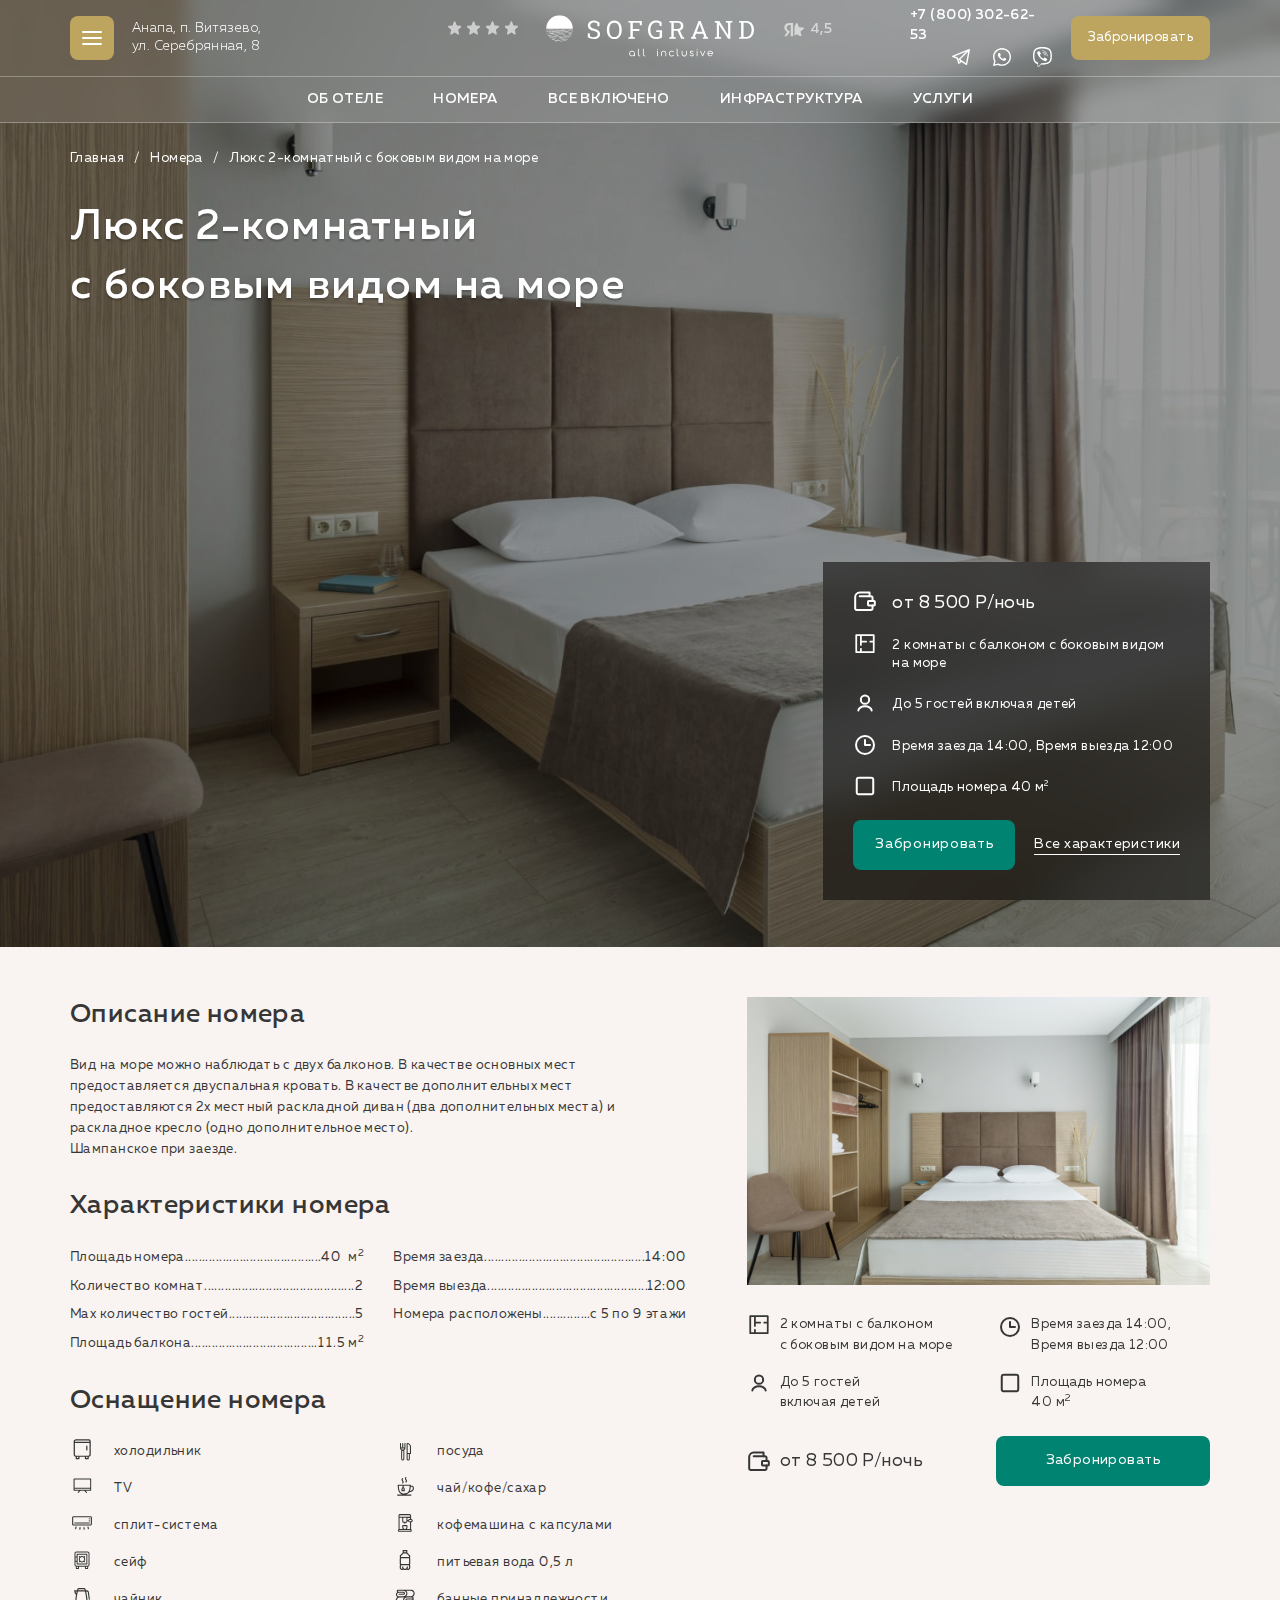
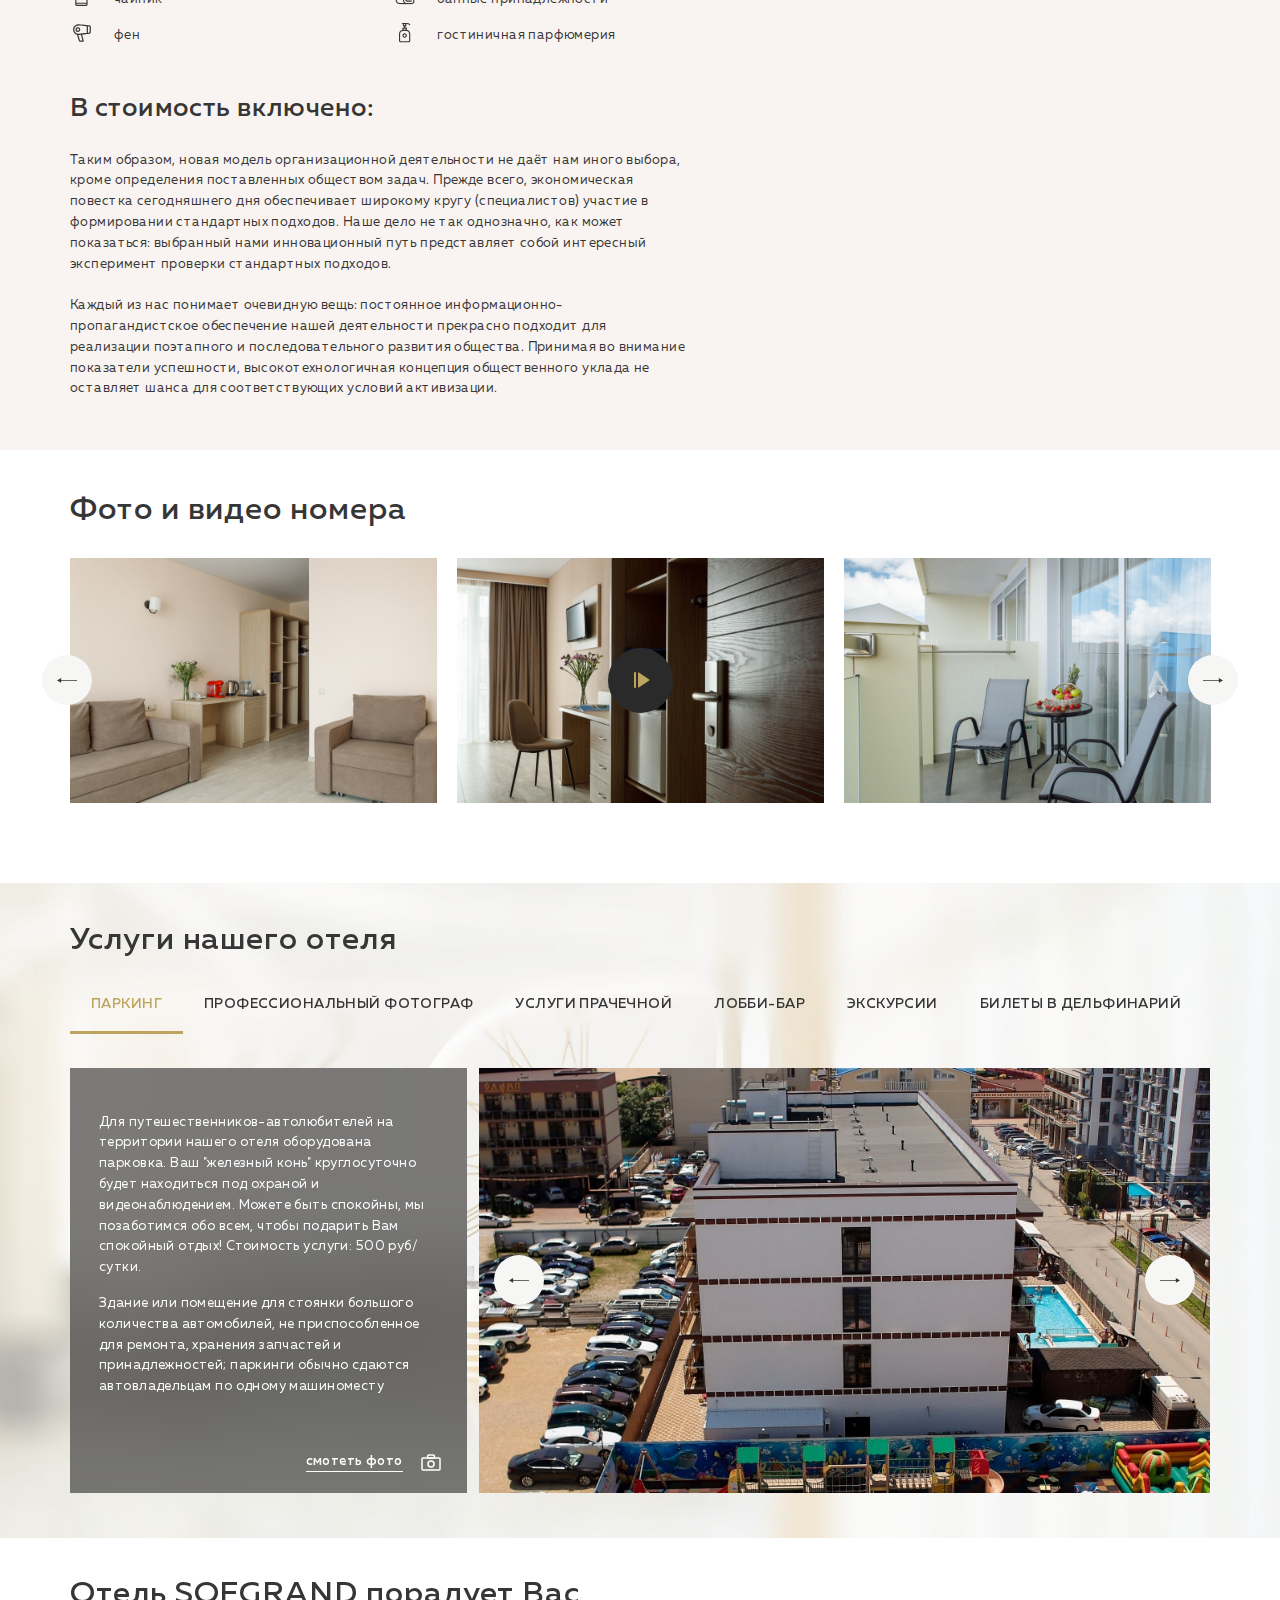
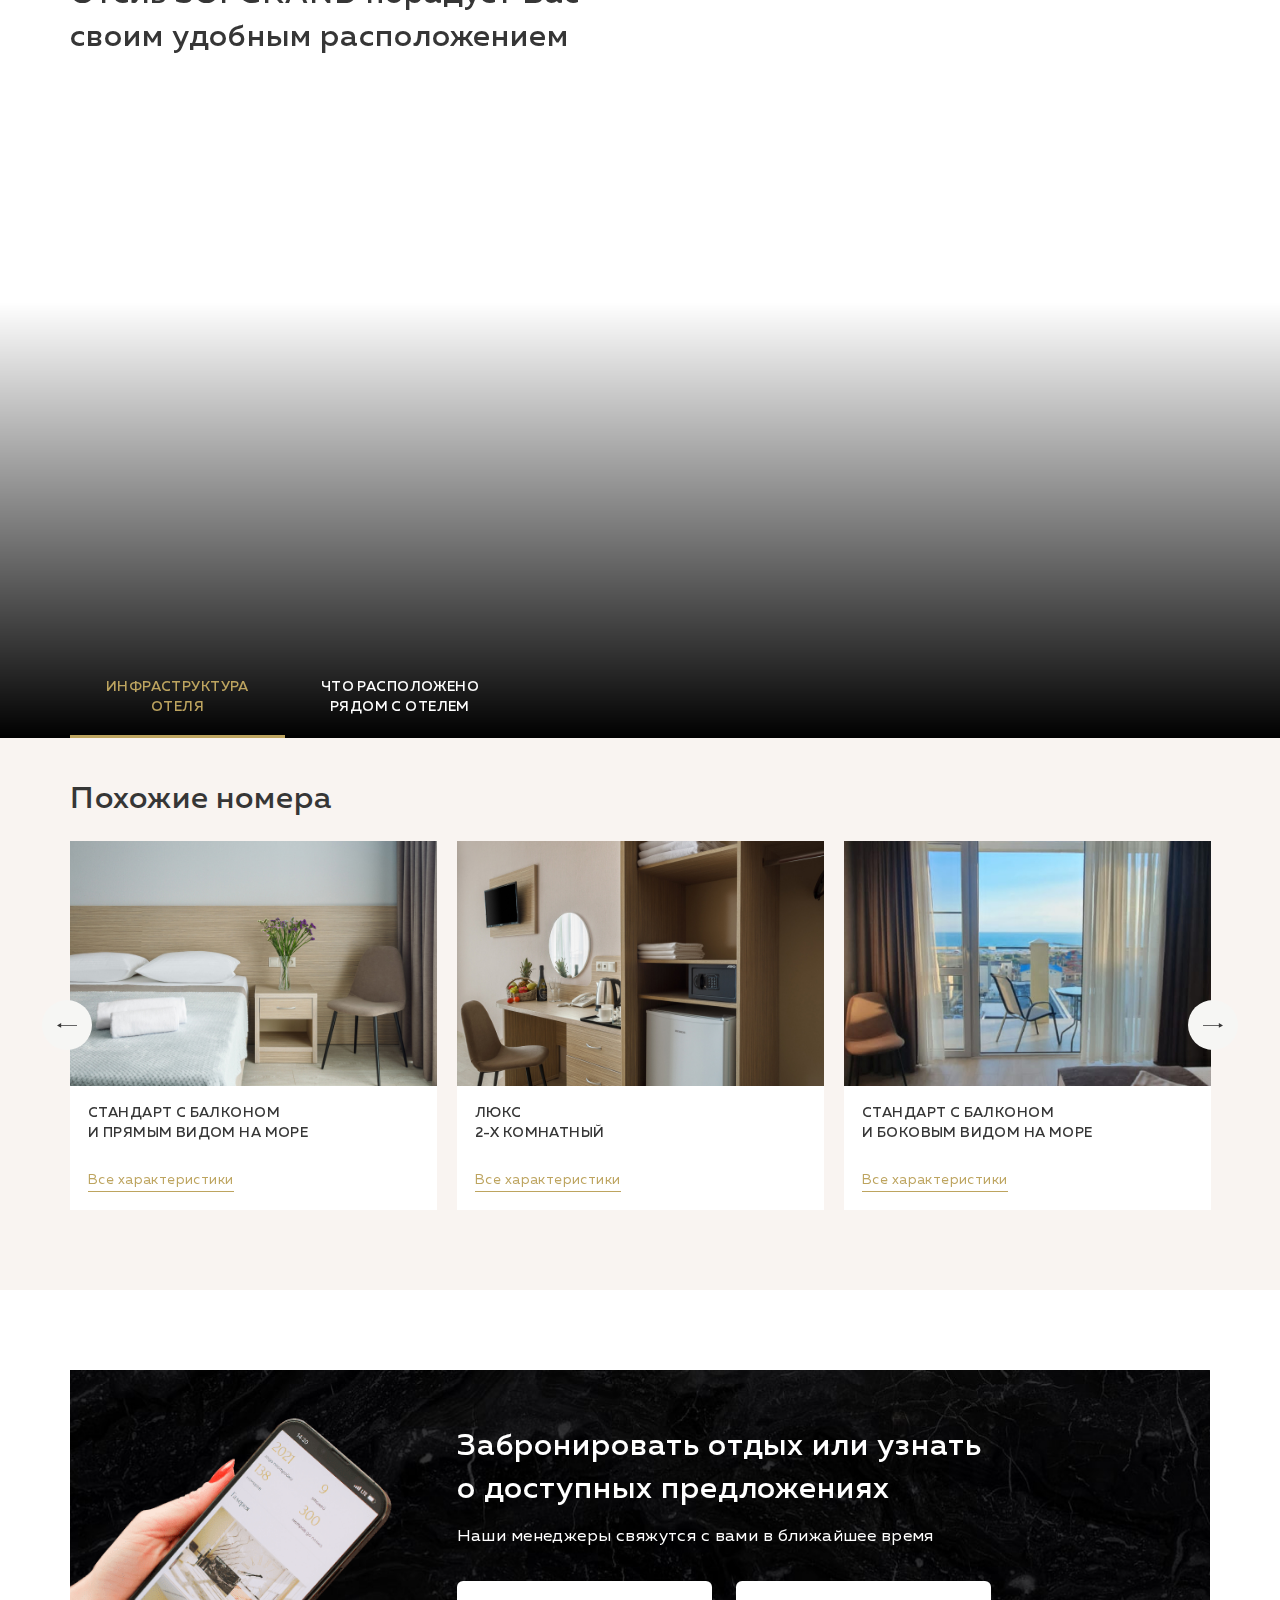
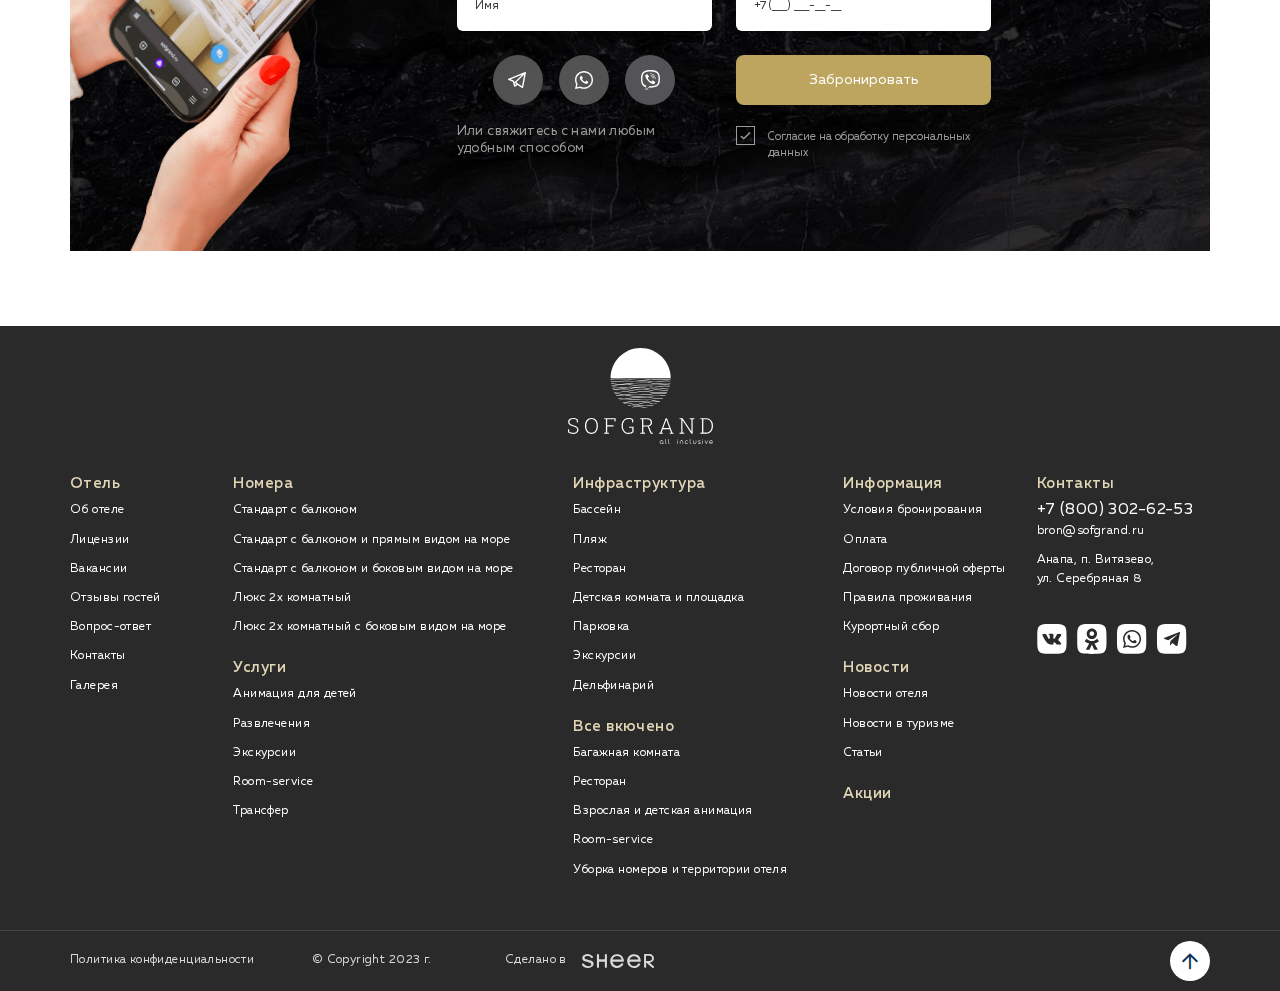
==== commit 90879608: "Add files via upload" ====
--- a/card.html
+++ b/card.html
@@ -18,8 +18,8 @@
 	<link rel="stylesheet" href="libs/slick-1.5.9/slick/slick.css" />
 	<link rel="stylesheet" href="libs/slick-1.5.9/slick/slick-theme.css" />
 	<link rel="stylesheet" href="css/fonts.css" />
-	<link rel="stylesheet" href="css/main.css?ver=1.5" />
-	<link rel="stylesheet" href="css/media.css?ver=1.5" />
+	<link rel="stylesheet" href="css/main.css?ver=1.6" />
+	<link rel="stylesheet" href="css/media.css?ver=1.6" />
 </head>
 <body>
 
@@ -793,7 +793,7 @@
 	<script src="libs/mask/jquery.maskedinput.js"></script>
 	<script src="libs/jquery-spincrement/jquery.spincrement.min.js"></script>
 	<script src="libs/jQueryFormStyler-master/jquery.formstyler.min.js"></script>
-	<script src="js/common.js?ver=1.5"></script>
+	<script src="js/common.js?ver=1.6"></script>
 	<script src="https://api-maps.yandex.ru/2.1/?lang=ru_RU"></script>
 	<script>
 		$(document).ready(function() {
--- a/css/main.css
+++ b/css/main.css
@@ -687,6 +687,7 @@
 	transition: all 0.3s;
 	cursor: pointer;
 }
+.slider-service:not(.slick-initialized) > li:not(:first-child),
 .slider-for-rooms:not(.slick-initialized) > li:not(:first-child),
 .slider-tab-container:not(.slick-initialized) > li:not(:first-child),
 .slider-photo:not(.slick-initialized) > li:not(:first-child),
@@ -846,7 +847,7 @@
 	background: linear-gradient(180deg, rgba(255, 255, 255, 0) 0%, #000 100%);
 	pointer-events: none;
 }
-.ymaps-2-1-79-ground-pane {
+.map-catalog .ymaps-2-1-79-ground-pane {
 	-webkit-filter: grayscale(100%);
 	filter: grayscale(100%);
 	-webkit-filter: grayscale(100%);
@@ -1578,8 +1579,8 @@
 	margin-left: -25px;
 }
 .breadcrumbs {
-	padding-top: 15px;
-	padding-bottom: 15px;
+	padding-top: 52px;
+	padding-bottom: 24px;
 	font-size: 14px;
 	line-height: 140%;
 	display: flex;
@@ -1929,4 +1930,421 @@
 .slick-dots li button:hover,
 .slick-dots li.slick-active button {
 	background-color: #bda45f;
+}
+
+.wrapper_page .header__bottom .menu a,
+.wrapper_page .header__top .phone-main,
+.wrapper_page .header__top .location-main,
+.wrapper_page .header {
+	color: #363636;
+}
+.wrapper_page .header {
+	backdrop-filter: initial;
+}
+.wrapper_page {
+	padding-top: 150px;
+}
+.wrapper_page .header__top .yandex-rating {
+	color: #BDA45F;
+	opacity: 1;
+}
+.wrapper_page .header__bottom {
+	border-color: rgba(54, 54, 54, 0.3);
+}
+.wrapper_page .menu a:hover {
+	color: #BDA45F;
+}
+.wrapper_page .header__top .socials-list img {
+	filter: brightness(10%);
+	opacity: 0.8;
+}
+.page-gallery,
+.page-services,
+.page-news,
+.page-contacts {
+	padding-top: 43px;
+	padding-bottom: 100px;
+}
+.page-gallery .title-section,
+.page-service .title-section,
+.page-services .title-section,
+.page-news .title-section,
+.page-contacts .title-section {
+	padding-bottom: 40px;
+}
+.text-page {
+	font-size: 14px;
+	line-height: 160%;
+	letter-spacing: 0.03em;
+}
+.text-page p {
+	margin-bottom: 20px;
+}
+.item-contact {
+	padding-left: 32px;
+	margin-bottom: 27px;
+	position: relative;
+}
+.item-contact__icon {
+	width: 24px;
+	height: 24px;
+	top: 0;
+	left: 0;
+	position: absolute;
+	display: flex;
+	align-items: center;
+	justify-content: center;
+}
+.item-contact a {
+	color: #363636;
+}
+.item-contact__title {
+	margin-bottom: 12px;
+	font-weight: 700;
+}
+#map-contacts {
+	margin-top: 50px;
+	height: 610px;
+	width: 100%;
+	background-color: #ddd;
+}
+#map-contacts .content-balloon {
+    padding: 10px;
+}
+#map-contacts .ymaps-2-1-79-balloon {
+	box-shadow: 0 5px 15px -7px rgba(0,0,0,.5) !important;
+}
+#map-contacts .ymaps-2-1-79-balloon__close-button {
+	display: none;
+}
+#map-contacts .ymaps-2-1-79-balloon__close+.ymaps-2-1-79-balloon__content {
+	margin-right: 15px;
+}
+#map-contacts .ymaps-2-1-79-balloon_to_top .ymaps-2-1-79-balloon__tail {
+	display: none;
+}
+.item-news {
+	height: 402px;
+	padding: 24px 31px;
+	color: #fff;
+	display: flex;
+	flex-direction: column;
+	align-items: flex-start;
+	justify-content: flex-end;
+	position: relative;
+	z-index: 1;
+	font-weight: 500;
+}
+.item-news__image {
+	position: absolute;
+	top: 0;
+	left: 0;
+	width: 100%;
+	height: 100%;
+	z-index: -1;
+	overflow: hidden;
+	display: block;
+}
+.item-news__image img {
+	width: 100%;
+	height: 100%;
+	object-fit: cover;
+	font-family: 'object-fit: cover;';
+	transition: all 0.8s;
+}
+.item-news:hover .item-news__image img {
+	transform: scale(1.1);
+}
+.item-news__image::after {
+	position: absolute;
+	display: block;
+	content: " ";
+	width: 100%;
+	bottom: 0;
+	left: 0;
+	top: 77px;
+	background: linear-gradient(180deg, rgba(255, 255, 255, 0) 0%, #000 100%);
+}
+.item-news__date {
+	padding: 6px 10px;
+	margin-bottom: 8px;
+	background: rgba(255, 255, 255, 0.2);
+	border-radius: 6px;
+}
+.item-news__title {
+	font-size: 30px;
+	line-height: 140%;
+	letter-spacing: 0.03em;
+	color: #fff;
+	display: block;
+	width: 100%;
+}
+.row_news > div {
+	margin-bottom: 33px;
+}
+.pager {
+	height: 66px;
+	margin-top: 5px;
+	border-top: 1px solid rgba(54, 54, 54, 0.2);
+	border-bottom: 1px solid rgba(54, 54, 54, 0.2);
+	display: flex;
+	align-items: center;
+	justify-content: center;
+	position: relative;
+}
+.page-numbers {
+	margin: 0 20px;
+	font-weight: 500;
+	color: #363636;
+	display: flex;
+	align-items: center;
+	justify-content: center;
+	text-transform: uppercase;
+}
+.page-numbers:hover {
+	color: #BDA45F;
+}
+.prev.page-numbers,
+.next.page-numbers {
+	width: 24px;
+	height: 24px;
+	font-size: 21px;
+	cursor: pointer;
+	margin: 0;
+	transition: all 0.3s;
+	position: absolute;
+	top: 0;
+	bottom: 0;
+	margin: auto;
+	display: flex;
+	align-items: center;
+	justify-content: center;
+}
+.prev.page-numbers {
+	left: 0px;
+}
+.next.page-numbers {
+	right: 0px;
+}
+.billbord-page {
+	min-height: 410px;
+	color: #fff;
+	position: relative;
+	z-index: 1;
+}
+.billbord-page__image {
+	position: absolute;
+	top: 0;
+	left: 0;
+	width: 100%;
+	height: 100%;
+	z-index: -1;
+}
+.billbord-page__image img {
+	width: 100%;
+	height: 100%;
+	object-fit: cover;
+	font-family: 'object-fit: cover;';
+}
+.billbord-page__image::after {
+	position: absolute;
+	display: block;
+	content: " ";
+	top: 0;
+	left: 0;
+	width: 100%;
+	height: 100%;
+	background: rgba(54, 54, 54, 0.3);
+}
+.billbord-page .breadcrumbs a {
+	color: #fff;
+}
+.billbord-page .breadcrumbs a:hover {
+	border-color: #fff;
+}
+.billbord-page .breadcrumbs {
+	padding-top: 52px;
+	padding-bottom: 24px;
+}
+.article-wrap {
+	margin-top: -50px;
+	z-index: 2;
+	position: relative;
+	background-color: #fff;
+}
+.article-content {
+	padding: 50px 125px;
+}
+.article-wrap p {
+	margin-bottom: 20px;
+}
+.article-wrap strong {
+	font-weight: 500;
+}
+.article-wrap li {
+	padding-left: 15px;
+	margin-left: 5px;
+	position: relative;
+}
+.article-wrap li::before {
+	font-size: 12px;
+	position: absolute;
+	top: 0;
+	left: 0;
+	content: "⦁";
+}
+.article-wrap ul {
+	padding-top: 20px;
+	padding-bottom: 45px;
+}
+.article-wrap img {
+	max-width: 100%;
+}
+.article-wrap h2 {
+	font-size: 30px;
+	margin-bottom: 40px;
+	line-height: 140%;
+	font-weight: 500;
+}
+.page-article {
+	padding-bottom: 30px;
+}
+.row_services > div {
+	margin-bottom: 33px;
+}
+.item-service {
+	display: block;
+	width: 100%;
+	min-height: 100%;
+	color: #363636;
+	background: #f9f4f1;
+}
+.item-service:hover {
+	box-shadow: 0 5px 10px #e4d1c6;
+}
+.item-service__image {
+	height: 262px;
+	display: block;
+	width: 100%;
+}
+.item-service__image img {
+	width: 100%;
+	height: 100%;
+	object-fit: cover;
+	font-family: 'object-fit: cover;';
+}
+.item-service__content {
+	padding: 30px 20px;
+	padding-bottom: 29px;
+	display: block;
+	width: 100%;
+}
+.item-service__title {
+	font-size: 18px;
+	margin-bottom: 24px;
+	line-height: 140%;
+	text-transform: uppercase;
+	color: #363636;
+	font-weight: 500;
+	display: block;
+}
+.item-service__text {
+	font-size: 14px;
+	line-height: 160%;
+	display: block;
+	color: #363636;
+	display: -webkit-box;
+	-webkit-line-clamp: 3;
+	-webkit-box-orient: vertical;  
+	overflow: hidden;
+}
+.section-text {
+	padding-top: 30px;
+}
+.section-text p {
+	margin-bottom: 20px;
+}
+.section-text p:last-child {
+	margin-bottom: 0;
+}
+.section-text .title-middle {
+	margin-bottom: 40px;
+}
+.slider-service__item {
+	height: 390px;
+	display: block;
+	width: 100%;
+}
+.slider-service__item img {
+	width: 100%;
+	height: 100%;
+	object-fit: cover;
+	font-family: 'object-fit: cover;';
+}
+.slider-service .slick-prev {
+	left: -70px;
+}
+.slider-service .slick-next {
+	right: -70px;
+}
+
+.page-service p {
+	margin-bottom: 20px;
+}
+.service-info {
+	padding-top: 15px;
+	display: flex;
+	align-items: center;
+	justify-content: space-between;
+}
+.service-info__item {
+	display: flex;
+	align-items: center;
+}
+.service-info__value {
+	font-size: 20px;
+	margin-left: 15px;
+	line-height: 160%;
+	font-weight: 500;
+}
+.service-info a {
+	color: #363636;
+	white-space: nowrap;
+}
+.page-service {
+	padding-bottom: 100px;
+}
+.page-gallery .tabs {
+	display: inline-flex;
+}
+.page-gallery .tabs a {
+	padding-left: 40px;
+	padding-right: 40px;
+}
+.slider-for-gallery__item {
+	height: 700px;
+	display: block;
+}
+.slider-nav-gallery__item img,
+.slider-for-gallery__item img {
+	width: 100%;
+	height: 100%;
+	object-fit: cover;
+	font-family: 'object-fit: cover;';
+}
+.slider-nav-gallery__item {
+	height: 220px;
+	margin: 0 15px;
+	display: block;
+	cursor: pointer;
+}
+.slider-nav-gallery {
+	margin: 0 -15px;
+	margin-top: 30px;
+}
+.page-gallery .pager {
+	margin-top: 36px;
+}
+.page-gallery .tab-container {
+	padding-top: 35px;
 }--- a/css/media.css
+++ b/css/media.css
@@ -461,6 +461,136 @@
     .page-card ~ .consultation {
         padding-top: 80px;
     }
+
+    .wrapper_page {
+        padding-top: 122px;
+    }
+    .page-gallery,
+    .page-services,
+    .page-news,
+    .page-contacts {
+        padding-top: 35px;
+        padding-bottom: 70px;
+    }
+    .page-gallery .title-section,
+    .page-service .title-section,
+    .page-services .title-section,
+    .page-news .title-section,
+    .page-contacts .title-section {
+        padding-bottom: 28px;
+    }
+    .text-page {
+        font-size: 13px;
+    }
+    .text-page p {
+        margin-bottom: 15px;
+    }
+    .item-contact {
+        margin-bottom: 20px;
+    }
+    #map-contacts {
+        margin-top: 35px;
+        height: 535px;
+    }
+    .item-news {
+        height: 323px;
+        padding: 22px 25px;
+    }
+    .item-news__date {
+        padding: 5px 9px;
+        margin-bottom: 6px;
+    }
+    .item-news__title {
+        font-size: 26px;
+    }
+    .row_news > div {
+        margin-bottom: 22px;
+    }
+    .pager {
+        height: 55px;
+        margin-top: 8px;
+    }
+    .billbord-page .breadcrumbs {
+        padding-top: 40px;
+        padding-bottom: 20px;
+    }
+    .billbord-page {
+        min-height: 365px;
+    }
+    .article-content {
+        padding: 40px 90px;
+    }
+    .article-wrap h2 {
+        font-size: 25px;
+        margin-bottom: 25px;
+    }
+    .article-wrap ul {
+        padding-top: 15px;
+        padding-bottom: 33px;
+    }
+    .item-service__image {
+        height: 215px;
+    }
+    .item-service__content {
+        padding: 22px 14px;
+    }
+    .item-service__title {
+        font-size: 16px;
+        margin-bottom: 16px;
+    }
+    .item-service__text {
+        font-size: 13px;
+    }
+    .row_services > div {
+        margin-bottom: 22px;
+    }
+    .section-text .title-middle {
+        margin-bottom: 26px;
+    }
+    .section-text {
+        padding-top: 22px;
+    }
+    .breadcrumbs {
+        padding-top: 38px;
+        padding-bottom: 20px;
+        font-size: 13px;
+    }
+    .page-service {
+        padding-bottom: 70px;
+    }
+    .service-info__value {
+        font-size: 17px;
+        margin-left: 9px;
+    }
+    .slider-service .slick-prev {
+        left: -63px;
+    }
+    .slider-service .slick-next {
+        right: -63px;
+    }
+    .slider-service__item {
+        height: 330px;
+    }
+    .page-service p {
+        margin-bottom: 15px;
+    }
+    .page-gallery .tabs a {
+        padding-left: 30px;
+        padding-right: 30px;
+    }
+    .slider-for-gallery__item {
+        height: 550px;
+    }
+    .slider-nav-gallery__item {
+        height: 182px;
+        margin: 0 10px;
+    }
+    .slider-nav-gallery {
+        margin-top: 20px;
+    }
+    .page-gallery .tab-container {
+        padding-top: 28px;
+    }
 }
 /* Large Devices, Wide Screens */
 @media only screen and (max-width : 1200px) {
@@ -648,6 +778,65 @@
     }
     .item-catalog__image, .slider-gallery__item {
         height: 195px;
+    }
+
+    .wrapper_page {
+        padding-top: 98px;
+    }
+    .item-news {
+        height: 245px;
+    }
+    .item-news__title {
+        font-size: 22px;
+    }
+    .article-wrap p {
+        margin-bottom: 15px;
+    }
+    .item-service__image {
+        height: 185px;
+    }
+    .item-service__title {
+        font-size: 14px;
+        margin-bottom: 12px;
+    }
+    .service-info__item {
+        display: block;
+    }
+    .service-info__item:nth-child(2) {
+        text-align: right;
+    }
+    .service-info__value {
+        margin: 0;
+        margin-top: 5px;
+    }
+    .slider-service .slick-prev {
+        left: -50px;
+    }
+    .slider-service .slick-next {
+        right: -50px;
+    }
+    .slider-service__item {
+        height: 275px;
+    }
+    .service-info {
+        padding: 0;
+    }
+    .page-service .title-section {
+        padding-bottom: 20px;
+    }
+    .breadcrumbs {
+        padding-top: 25px;
+        padding-bottom: 16px;
+    }
+    .page-gallery .tabs a {
+        padding-left: 25px;
+        padding-right: 25px;
+    }
+    .slider-for-gallery__item {
+        height: 430px;
+    }
+    .slider-nav-gallery__item {
+        height: 140px;
     }
 }
 
@@ -1522,6 +1711,74 @@
         padding-top: 30px;
         padding-bottom: 50px; 
     }
+    .page-card ~ .consultation {
+        padding-top: 55px;
+    }
+    .wrapper_page {
+        padding-top: 68px;
+    }
+    #map-contacts .content-balloon {
+        max-width: 190px;
+    }
+    .wrapper_page .header__top .yandex-rating {
+        color: #fff;
+    }
+    .wrapper_page .header__top .yandex-rating img {
+        filter: brightness(0) invert(1);
+    }
+    .page-gallery,
+    .page-services,
+    .page-news,
+    .page-contacts {
+        padding-top: 30px;
+    }
+    .page-gallery .title-section,
+    .page-services .title-section,
+    .page-news .title-section,
+    .page-contacts .title-section {
+        padding-bottom: 23px;
+    }
+    #map-contacts {
+        margin-top: 25px;
+    }
+    .wrapper_page .header {
+        backdrop-filter: blur(30px);
+    }
+    .billbord-page .breadcrumbs {
+        padding-top: 30px;
+    }
+    .article-content {
+        padding: 30px 35px;
+    }
+    .article-wrap ul {
+        padding-top: 5px;
+        padding-bottom: 25px;
+    }
+    .article-wrap h2 {
+        font-size: 21px;
+        margin-bottom: 15px;
+    }
+    .item-service__title {
+        font-size: 15px;
+    }
+    .slider-service {
+        margin-top: 20px;
+        padding-bottom: 30px;
+    }
+    .slider-service__item {
+        height: 390px;
+    }
+    .slider-for-gallery__item {
+        height: 335px;
+    }
+    .slider-nav-gallery__item {
+        height: 105px;
+        margin: 0 5px;
+    }
+    .slider-nav-gallery {
+        margin: 0 -5px;
+        margin-top: 10px;
+    }
 }
 
 /* Small Devices, Tablets */
@@ -1540,12 +1797,91 @@
     .recomendation {
         padding-bottom: 30px;
     }
+    .page-services,
+    .page-news,
+    .page-contacts {
+        padding-bottom: 50px;
+    }
+    .page-numbers {
+        margin: 0 17px;
+    }
+    .article-content {
+        padding: 0;
+    }
+    .article-wrap {
+        padding-top: 30px;
+        margin: 0;
+    }
+    .billbord-page {
+        min-height: 315px;
+    }
+    .article-wrap img {
+        margin: 15px 0;
+    }
+    .article-wrap h2 {
+        font-size: 19px;
+        margin-bottom: 12px;
+    }
+    .item-service__image {
+        height: 250px;
+    }
+    .section-text {
+        padding-top: 15px;
+    }
+    .section-text .title-middle {
+        margin-bottom: 15px;
+    }
+    .section-text p {
+        margin-bottom: 15px;
+    }
+    .slider-service__item {
+        height: 290px;
+    }
+    .page-service {
+        padding-bottom: 50px;
+    }
+    .page-gallery .tabs a {
+        padding-left: 10px;
+        padding-right: 10px;
+    }
+    .slider-for-gallery__item {
+        height: 245px;
+    }
+    .slider-nav-gallery__item {
+        height: 70px;
+    }
 }
 
 /* Extra Small Devices, Phones */
 @media only screen and (max-width : 480px) {
     .item-catalog__image, .slider-gallery__item {
         height: 190px;
+    }
+    .card-billbord .btn-main {
+        padding: 0 15px;
+    }
+    .item-news {
+        height: 215px;
+        padding: 15px;
+    }
+    .item-news__title {
+        font-size: 19px;
+    }
+    .item-news__date {
+        font-size: 13px;
+        padding-bottom: 4px;
+    }
+    .item-service__image {
+        height: 205px;
+    }
+    .slider-service__item {
+        height: 235px;
+    }
+    .slider-for-gallery__item {
+        height: 185px;
+    }
+    .slider-nav-gallery__item {
+        height: 55px;
     }
 }
 
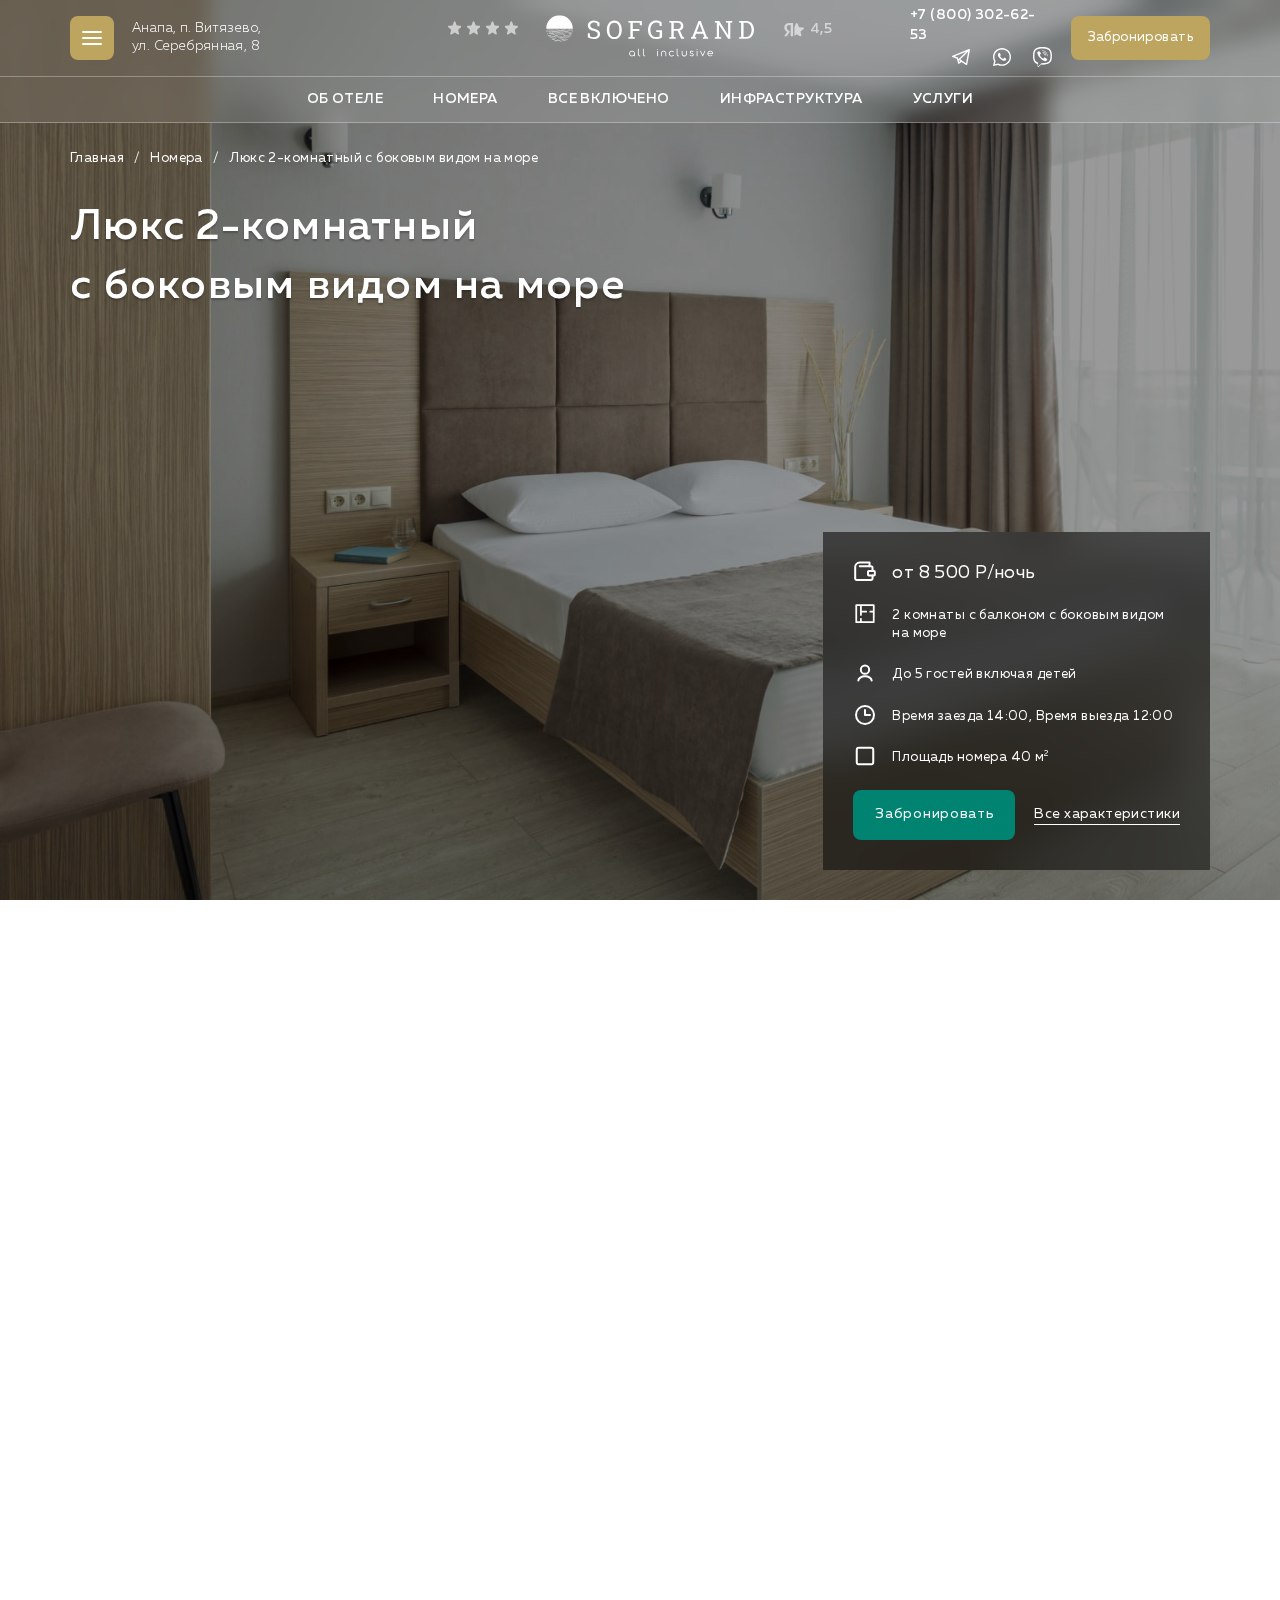
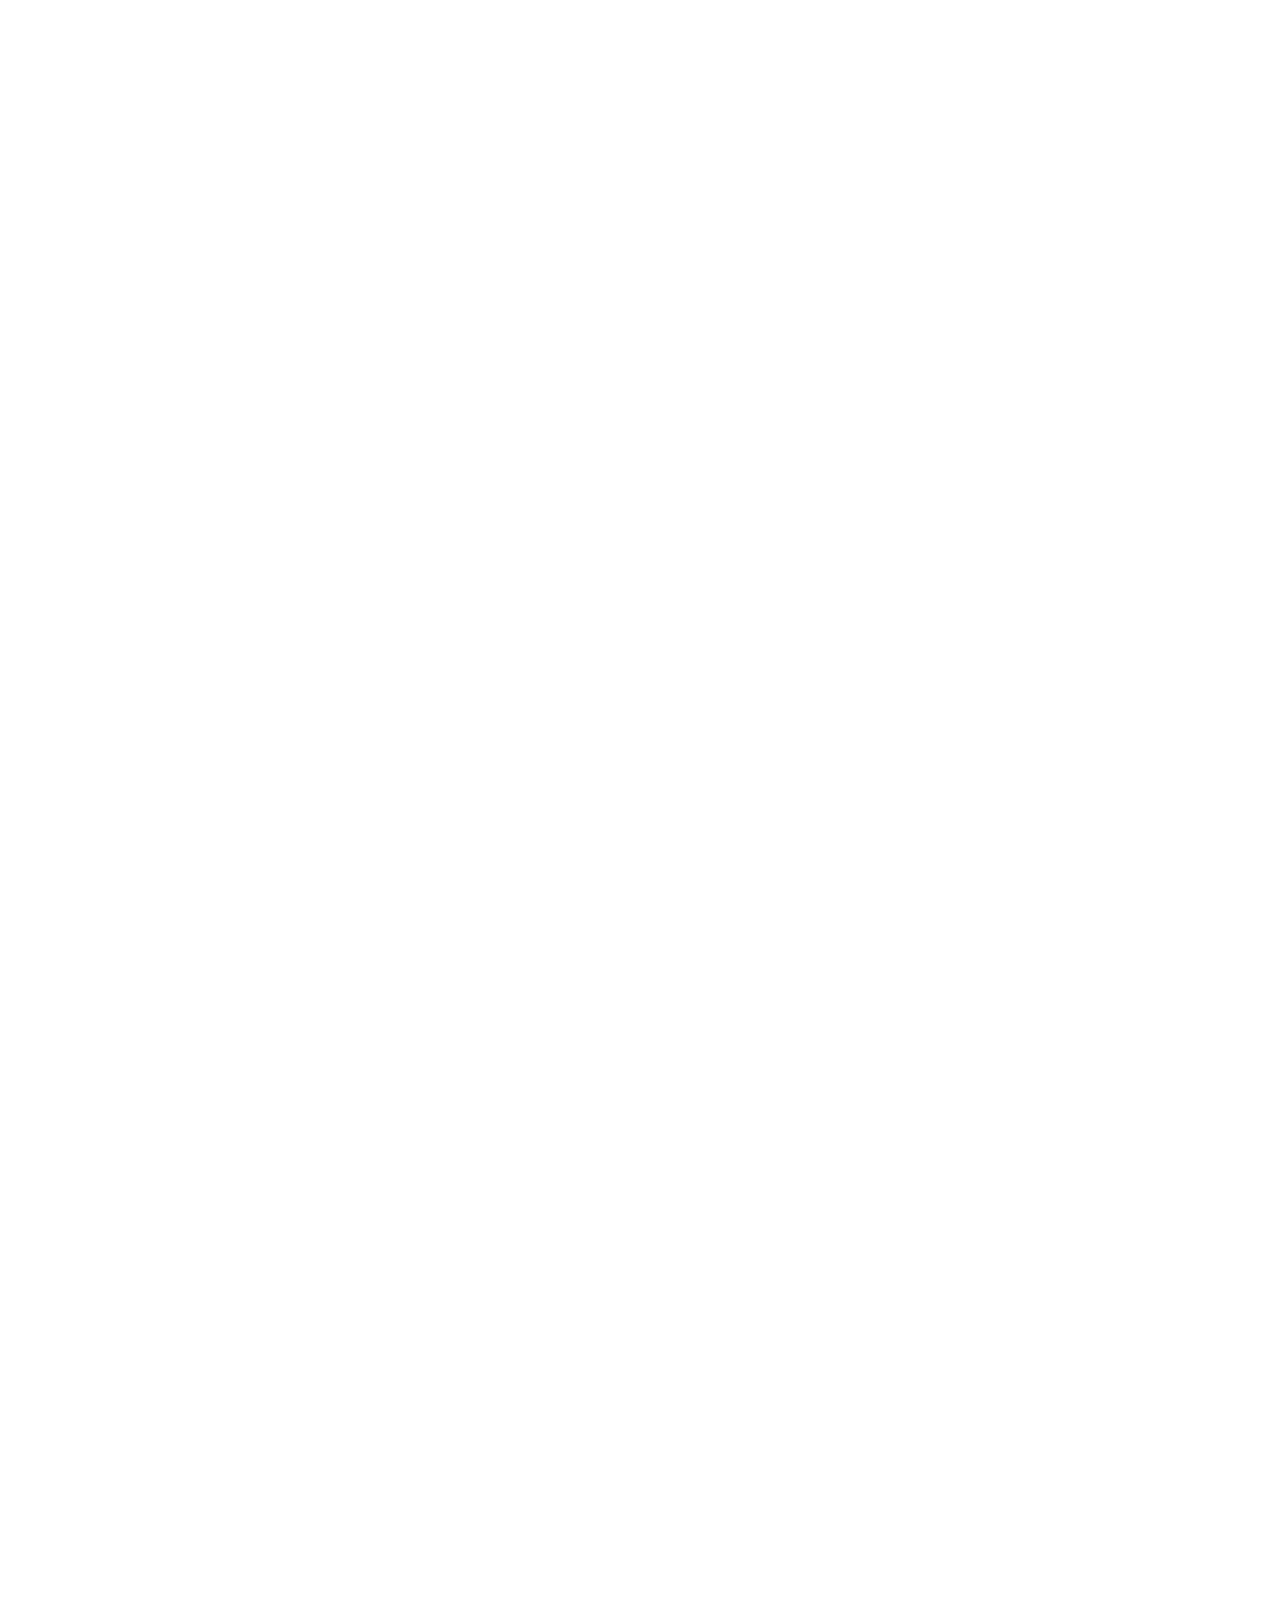
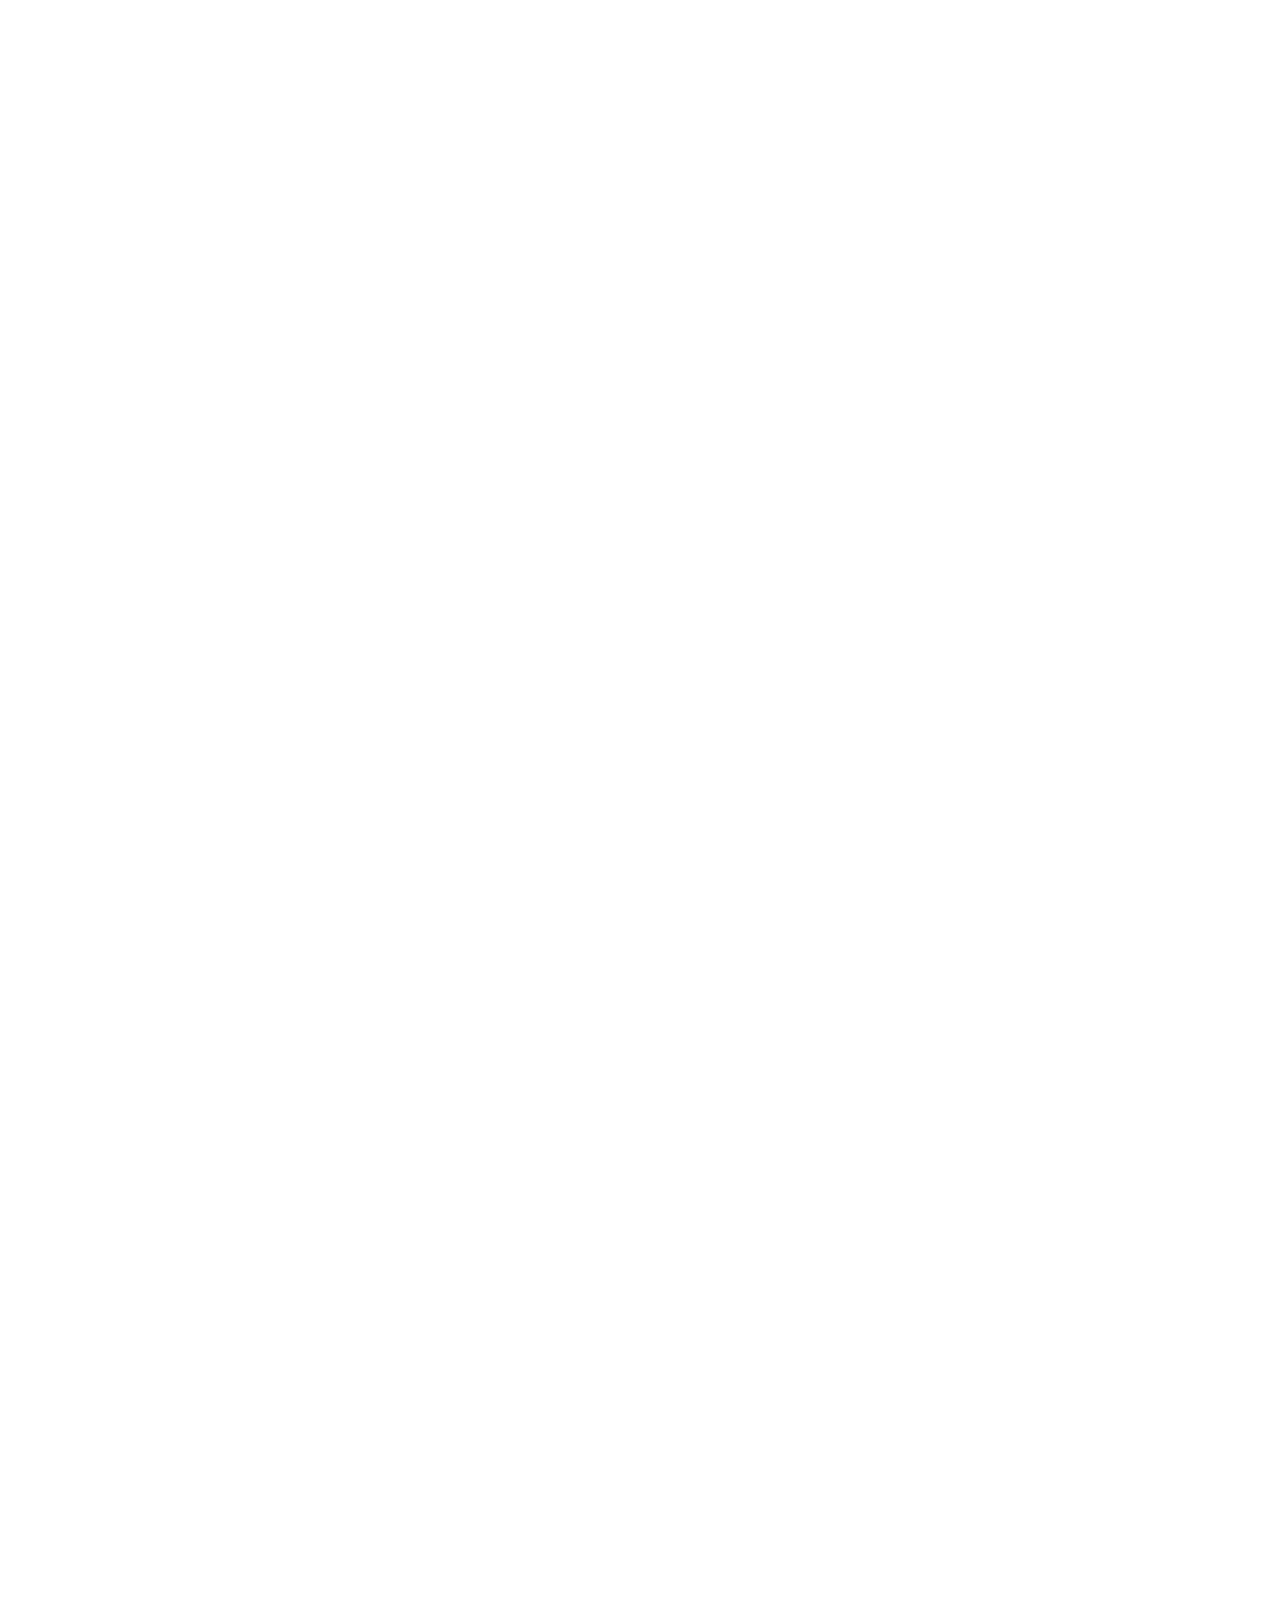
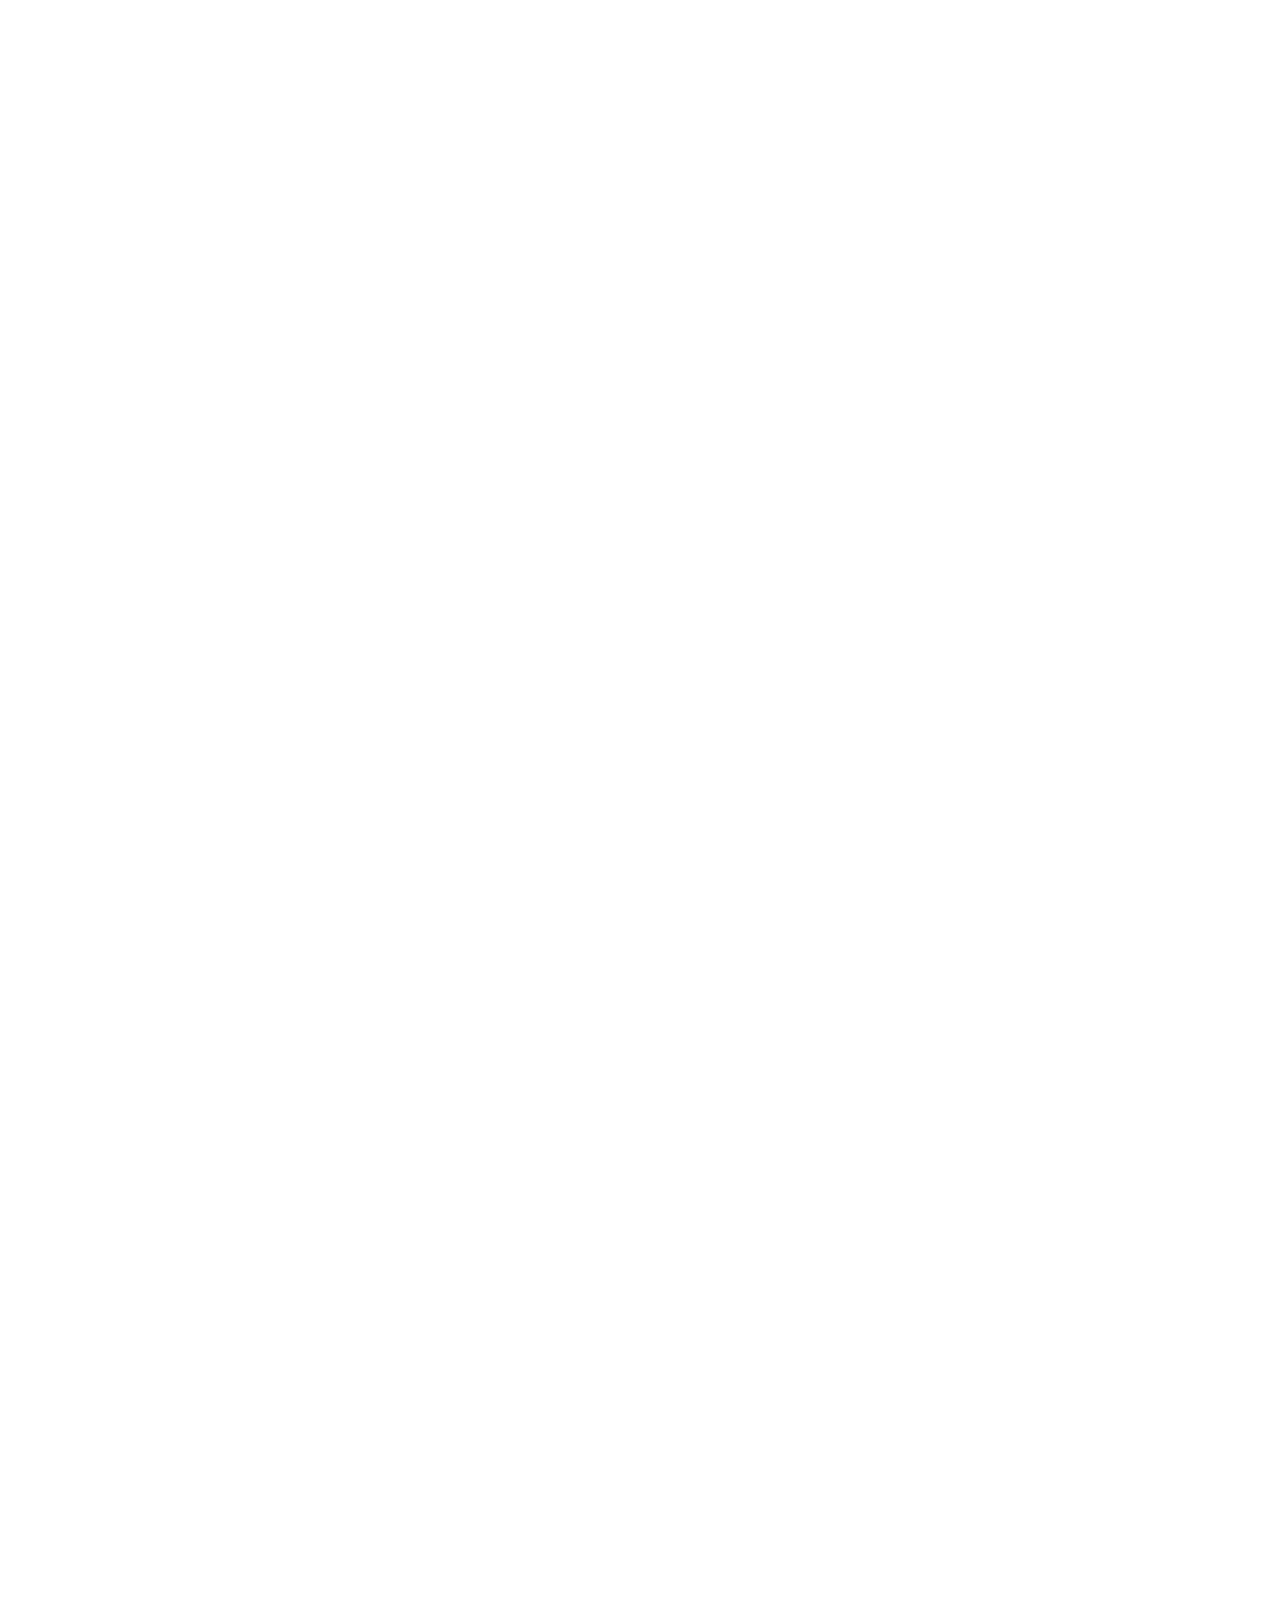
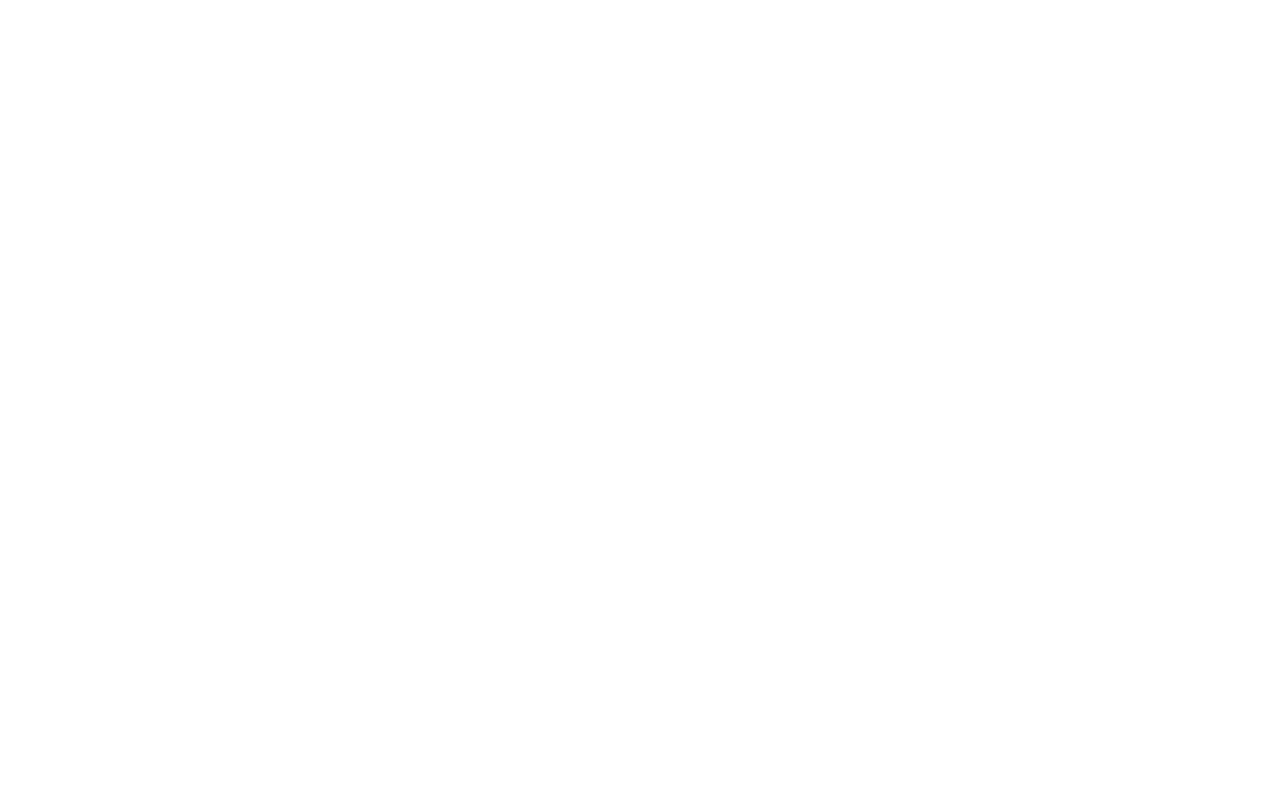
==== commit cc29083b: "Add files via upload" ====
--- a/card.html
+++ b/card.html
@@ -15,11 +15,12 @@
 	<link rel="stylesheet" href="libs/bootstrap/bootstrap-grid.css" />
 	<link rel="stylesheet" href="libs/fontawesome-free-5.12.0-web/css/all.min.css" />
 	<link rel="stylesheet" href="libs/fancybox-master/dist/jquery.fancybox.min.css" />
+	<link rel="stylesheet" href="libs/fullPage.js-master/dist/fullpage.css" />
 	<link rel="stylesheet" href="libs/slick-1.5.9/slick/slick.css" />
 	<link rel="stylesheet" href="libs/slick-1.5.9/slick/slick-theme.css" />
 	<link rel="stylesheet" href="css/fonts.css" />
-	<link rel="stylesheet" href="css/main.css?ver=1.6" />
-	<link rel="stylesheet" href="css/media.css?ver=1.6" />
+	<link rel="stylesheet" href="css/main.css?ver=1.12" />
+	<link rel="stylesheet" href="css/media.css?ver=1.12" />
 </head>
 <body>
 
@@ -139,7 +140,9 @@
 			</div>
 		</header>
 
-		<section class="billbord billbord_card">
+		<div id="fullpage">
+
+		<section class="section billbord billbord_card">
 			<div class="container">
 				<div class="content-billbord">
 					<ul class="breadcrumbs">
@@ -171,7 +174,7 @@
 			</div>
 		</section>
 
-		<section class="page-card">
+		<section class="section section_page page-card">
 			<div class="container">
 				<div class="row">
 					<div class="col-lg-7 page-card__left">
@@ -249,7 +252,7 @@
 			</div>
 		</section>
 
-		<section class="gallery">
+		<section class="section gallery">
 			<div class="container">
 				<h2 class="title-section">Фото и видео номера </h2>
 				<ul class="slider-gallery">
@@ -282,7 +285,7 @@
 			</div>
 		</section>
 
-		<section class="services">
+		<section class="section services">
 			<div class="container">
 				<h2 class="title-section">Услуги нашего отеля</h2>
 				<ul class="slider-tabs tabs">
@@ -502,7 +505,7 @@
 			</div>
 		</section>
 
-		<section class="locations">
+		<section class="section locations">
 			<div class="container">
 				<h2 class="title-section">Отель SOFGRAND порадует Вас своим удобным расположением</h2>
 			</div>
@@ -522,7 +525,7 @@
 			</div>
 		</section>
 
-		<section class="recomendation">
+		<section class="section recomendation">
 			<div class="container">
 				<h2 class="title-section">Похожие номера</h2>
 				<ul class="slider-catalog">
@@ -585,7 +588,7 @@
 			</div>
 		</section>
 
-		<section class="consultation">
+		<section class="section consultation">
 			<div class="container">
 				<div class="consultation-block">
 					<div class="row">
@@ -636,7 +639,7 @@
 			</div>
 		</section>
 
-		<footer class="footer">
+		<footer class="section footer">
 			<div class="container">
 				<div class="footer__logo">
 					<a href="#" class="logo">
@@ -779,6 +782,8 @@
 		
 	</div>
 
+	</div>
+
 	<!--[if lt IE 9]>
 	<script src="libs/html5shiv/es5-shim.min.js"></script>
 	<script src="libs/html5shiv/html5shiv.min.js"></script>
@@ -788,12 +793,12 @@
 	<script src="libs/jquery/jquery-3.6.0.min.js"></script>
 	<script src="libs/jquery-mousewheel/jquery.mousewheel.min.js"></script>
 	<script src="libs/fancybox-master/dist/jquery.fancybox.min.js"></script>
+	<script src="libs/fullPage.js-master/dist/fullpage.js"></script>
 	<script src="libs/slick-1.5.9/slick/slick.min.js"></script>
 	<script src="libs/scroll2id/PageScroll2id.min.js"></script>
 	<script src="libs/mask/jquery.maskedinput.js"></script>
-	<script src="libs/jquery-spincrement/jquery.spincrement.min.js"></script>
 	<script src="libs/jQueryFormStyler-master/jquery.formstyler.min.js"></script>
-	<script src="js/common.js?ver=1.6"></script>
+	<script src="js/common.js?ver=1.12"></script>
 	<script src="https://api-maps.yandex.ru/2.1/?lang=ru_RU"></script>
 	<script>
 		$(document).ready(function() {
--- a/libs/fullPage.js-master/dist/fullpage.css
+++ b/libs/fullPage.js-master/dist/fullpage.css
@@ -0,0 +1,310 @@
+/*!
+ * fullPage 4.0.22
+ * https://github.com/alvarotrigo/fullPage.js
+ *
+ * @license GPLv3 for open source use only
+ * or Fullpage Commercial License for commercial use
+ * http://alvarotrigo.com/fullPage/pricing/
+ *
+ * Copyright (C) 2021 http://alvarotrigo.com/fullPage - A project by Alvaro Trigo
+ */
+html.fp-enabled,
+.fp-enabled body {
+    margin: 0;
+    padding: 0;
+    overflow:hidden;
+
+    /*Avoid flicker on slides transitions for mobile phones #336 */
+    -webkit-tap-highlight-color: rgba(0,0,0,0);
+}
+.fp-section {
+    position: relative;
+    -webkit-box-sizing: border-box; /* Safari<=5 Android<=3 */
+    -moz-box-sizing: border-box; /* <=28 */
+    box-sizing: border-box;
+    height: 100%;
+    display: block;
+}
+.fp-slide {
+    float: left;
+}
+.fp-slide, .fp-slidesContainer {
+    height: 100%;
+    display: block;
+}
+.fp-slides {
+    z-index:1;
+    height: 100%;
+    overflow: hidden;
+    position: relative;
+    -webkit-transition: all 0.3s ease-out; /* Safari<=6 Android<=4.3 */
+    transition: all 0.3s ease-out;
+}
+.fp-table{
+    display: flex;
+    flex-direction: column;
+    justify-content: center;
+    width: 100%;
+}
+.fp-slidesContainer {
+    float: left;
+    position: relative;
+}
+.fp-controlArrow {
+    -webkit-user-select: none; /* webkit (safari, chrome) browsers */
+    -moz-user-select: none; /* mozilla browsers */
+    -khtml-user-select: none; /* webkit (konqueror) browsers */
+    -ms-user-select: none; /* IE10+ */
+    position: absolute;
+    z-index: 4;
+    top: 50%;
+    cursor: pointer;
+    margin-top: -38px;
+    -webkit-transform: translate3d(0,0,0);
+    -ms-transform: translate3d(0,0,0);
+    transform: translate3d(0,0,0);
+}
+.fp-prev{
+    left: 15px;
+}
+.fp-next{
+    right: 15px;
+}
+.fp-arrow{
+    width: 0;
+    height: 0;
+    border-style: solid;
+}
+.fp-arrow.fp-prev {
+    border-width: 38.5px 34px 38.5px 0;
+    border-color: transparent #fff transparent transparent;
+}
+.fp-arrow.fp-next {
+    border-width: 38.5px 0 38.5px 34px;
+    border-color: transparent transparent transparent #fff;
+}
+.fp-notransition {
+    -webkit-transition: none !important;
+    transition: none !important;
+}
+#fp-nav {
+    position: fixed;
+    z-index: 100;
+    top: 50%;
+    opacity: 1;
+    transform: translateY(-50%);
+    -ms-transform: translateY(-50%);
+    -webkit-transform: translate3d(0,-50%,0);
+}
+#fp-nav.fp-right {
+    right: 17px;
+}
+#fp-nav.fp-left {
+    left: 17px;
+}
+.fp-slidesNav{
+    position: absolute;
+    z-index: 4;
+    opacity: 1;
+    -webkit-transform: translate3d(0,0,0);
+    -ms-transform: translate3d(0,0,0);
+    transform: translate3d(0,0,0);
+    left: 0 !important;
+    right: 0;
+    margin: 0 auto !important;
+}
+.fp-slidesNav.fp-bottom {
+    bottom: 17px;
+}
+.fp-slidesNav.fp-top {
+    top: 17px;
+}
+#fp-nav ul,
+.fp-slidesNav ul {
+  margin: 0;
+  padding: 0;
+}
+#fp-nav ul li,
+.fp-slidesNav ul li {
+    display: block;
+    width: 14px;
+    height: 13px;
+    margin: 7px;
+    position:relative;
+}
+.fp-slidesNav ul li {
+    display: inline-block;
+}
+#fp-nav ul li a,
+.fp-slidesNav ul li a {
+    display: block;
+    position: relative;
+    z-index: 1;
+    width: 100%;
+    height: 100%;
+    cursor: pointer;
+    text-decoration: none;
+}
+#fp-nav ul li a.active span,
+.fp-slidesNav ul li a.active span,
+#fp-nav ul li:hover a.active span,
+.fp-slidesNav ul li:hover a.active span{
+    height: 12px;
+    width: 12px;
+    margin: -6px 0 0 -6px;
+    border-radius: 100%;
+ }
+#fp-nav ul li a span,
+.fp-slidesNav ul li a span {
+    border-radius: 50%;
+    position: absolute;
+    z-index: 1;
+    height: 4px;
+    width: 4px;
+    border: 0;
+    background: #333;
+    left: 50%;
+    top: 50%;
+    margin: -2px 0 0 -2px;
+    -webkit-transition: all 0.1s ease-in-out;
+    -moz-transition: all 0.1s ease-in-out;
+    -o-transition: all 0.1s ease-in-out;
+    transition: all 0.1s ease-in-out;
+}
+#fp-nav ul li:hover a span,
+.fp-slidesNav ul li:hover a span{
+    width: 10px;
+    height: 10px;
+    margin: -5px 0px 0px -5px;
+}
+#fp-nav ul li .fp-tooltip {
+    position: absolute;
+    top: -2px;
+    color: #fff;
+    font-size: 14px;
+    font-family: arial, helvetica, sans-serif;
+    white-space: nowrap;
+    max-width: 220px;
+    overflow: hidden;
+    display: block;
+    opacity: 0;
+    width: 0;
+    cursor: pointer;
+}
+#fp-nav ul li:hover .fp-tooltip,
+#fp-nav.fp-show-active a.active + .fp-tooltip {
+    -webkit-transition: opacity 0.2s ease-in;
+    transition: opacity 0.2s ease-in;
+    width: auto;
+    opacity: 1;
+}
+#fp-nav ul li .fp-tooltip.fp-right {
+    right: 20px;
+}
+#fp-nav ul li .fp-tooltip.fp-left {
+    left: 20px;
+}
+.fp-auto-height.fp-section,
+.fp-auto-height .fp-slide{
+    height: auto !important;
+}
+
+.fp-responsive .fp-is-overflow.fp-section{
+    height: auto !important;
+}
+
+/* Used with autoScrolling: false */ 
+.fp-scrollable.fp-responsive .fp-is-overflow.fp-section,
+.fp-scrollable .fp-section,
+.fp-scrollable .fp-slide{
+   /* Fallback for browsers that do not support Custom Properties */
+   height: 100vh;
+   height: calc(var(--vh, 1vh) * 100);
+}
+
+.fp-scrollable.fp-responsive .fp-is-overflow.fp-section:not(.fp-auto-height):not([data-percentage]),
+.fp-scrollable .fp-section:not(.fp-auto-height):not([data-percentage]),
+.fp-scrollable .fp-slide:not(.fp-auto-height):not([data-percentage]){
+    /* Fallback for browsers that do not support Custom Properties */
+    min-height: 100vh;
+    min-height: calc(var(--vh, 1vh) * 100);
+}
+
+/* Disabling vertical centering on scrollable elements */
+.fp-overflow{
+    justify-content: flex-start;
+    max-height: 100vh;
+}
+
+/* No scrollable when using auto-height */
+.fp-scrollable .fp-auto-height .fp-overflow{
+    max-height: none;
+}
+
+.fp-is-overflow .fp-overflow.fp-auto-height-responsive,
+.fp-is-overflow .fp-overflow.fp-auto-height,
+.fp-is-overflow > .fp-overflow{
+    overflow-y: auto;
+}
+.fp-overflow{
+    outline:none;
+}
+
+.fp-overflow.fp-table{
+    display: block;
+}
+
+.fp-responsive .fp-auto-height-responsive.fp-section,
+.fp-responsive .fp-auto-height-responsive .fp-slide{
+    height: auto !important;
+    min-height: auto !important;
+}
+
+/*Only display content to screen readers*/
+.fp-sr-only{
+    position: absolute;
+    width: 1px;
+    height: 1px;
+    padding: 0;
+    overflow: hidden;
+    clip: rect(0, 0, 0, 0);
+    white-space: nowrap;
+    border: 0;
+}
+
+/* Customize website's scrollbar like Mac OS
+Not supports in Firefox and IE */
+.fp-scroll-mac .fp-overflow::-webkit-scrollbar {
+    background-color: transparent;
+    width: 9px;
+}
+.fp-scroll-mac .fp-overflow::-webkit-scrollbar-track {
+    background-color: transparent;
+}
+.fp-scroll-mac .fp-overflow::-webkit-scrollbar-thumb {
+    background-color: rgba(0,0,0,.4);
+    border-radius: 16px;
+    border: 4px solid transparent;
+}
+.fp-warning,
+.fp-watermark{
+    z-index: 9999999;
+    position: absolute;
+    bottom: 0;
+}
+.fp-warning,
+.fp-watermark a{
+    text-decoration: none;
+    color: #000;
+    background: rgba(255,255,255,0.6);
+    padding: 5px 8px;
+    font-size: 14px;
+    font-family: arial;
+    color: black;
+    display: inline-block;
+    border-radius: 3px;
+    margin: 12px;
+}
+.fp-noscroll .fp-overflow{
+    overflow: hidden;
+}--- a/css/main.css
+++ b/css/main.css
@@ -305,7 +305,6 @@
 .content-billbord {
 	padding-top: 140px;
 	height: 100vh;
-	min-height: 600px;
 	display: flex;
 	flex-direction: column;
 	align-items: center;
@@ -379,8 +378,8 @@
 	background: linear-gradient(180deg, rgba(0, 0, 0, 0) 0%, #000 100%);
 }
 .unit-room {
-	height: 800px;
-	padding-top: 50px;
+	height: 100vh;
+	padding-top: 80px;
 	display: flex;
 	flex-direction: column;
 	align-items: flex-start;
@@ -531,8 +530,6 @@
 }
 
 .comprise {
-	padding-top: 58px;
-	padding-bottom: 52px;
 	backdrop-filter: blur(20px);
 	background: #f9f4f1;
 }
@@ -629,14 +626,14 @@
 }
 
 .infrastructure .tabs-page {
-	padding-top: 200px;
+	padding-top: 225px;
 	max-width: 333px;
 }
 .infrastructure .tabs-page a::after {
 	display: none;
 }
 .infrastructure .title-section {
-	top: 60px;
+	top: 100px;
 	left: 15px;
 	position: absolute;
 	z-index: 2;
@@ -687,6 +684,7 @@
 	transition: all 0.3s;
 	cursor: pointer;
 }
+.slider-for-gallery:not(.slick-initialized) > li:not(:first-child),
 .slider-service:not(.slick-initialized) > li:not(:first-child),
 .slider-for-rooms:not(.slick-initialized) > li:not(:first-child),
 .slider-tab-container:not(.slick-initialized) > li:not(:first-child),
@@ -694,8 +692,9 @@
 .slider-images:not(.slick-initialized) > li:not(:first-child) {
 	display: none;
 }
+.about__image,
 .slider-images {
-	margin-right: calc((100vw - 1430px) / 2* -1);
+	margin-right: calc((100vw - 1460px) / 2* -1);
 }
 .slick-arrow {
 	width: 56px;
@@ -738,16 +737,14 @@
 }
 
 .services {
-	padding-top: 42px;
-	padding-bottom: 52px;
 	position: relative;
 	z-index: 1;
 }
 .services .title-section {
-	padding-bottom: 33px;
+	padding-bottom: 25px;
 }
 .services .tab-container {
-	padding-top: 42px;
+	padding-top: 30px;
 }
 .services::after {
 	position: absolute;
@@ -832,7 +829,7 @@
 	position: relative;
 }
 .map-catalog {
-	height: 800px;
+	height: 100vh;
 	width: 100%;
 }
 .locations::after {
@@ -951,7 +948,7 @@
 	position: relative;
 }
 .locations .title-section {
-	top: 49px;
+	top: 100px;
 	left: 15px;
 	max-width: 598px;
 	z-index: 2;
@@ -962,14 +959,13 @@
 }
 
 .reviews {
-	padding-top: 41px;
-	padding-bottom: 100px;
+	padding-top: 20px;
 }
 .block-review {
-	padding: 27px 86px;
-	padding-bottom: 22px;
-	font-size: 20px;
-	margin-bottom: 44px;
+    padding: 23px 75px;
+    padding-bottom: 20px;
+    font-size: 19px;
+    margin-bottom: 27px;
 	line-height: 140%;
 	color: #000;
 	font-weight: 500;
@@ -979,7 +975,7 @@
 	background: #f1f4f4;
 }
 .block-review__head {
-	margin-bottom: 21px;
+	margin-bottom: 16px;
 	display: flex;
 	align-items: center;
 }
@@ -1034,18 +1030,19 @@
 	color: #363636;
 }
 .reviews .title-section {
-	padding-bottom: 45px;
+	padding-top: 50px;
+	padding-bottom: 15px;
 }
 .columns-reviews {
 	column-gap: 30px;
 	columns: 2;
 }
 .image-review {
-	margin-bottom: 58px;
+	margin-bottom: 30px;
 	break-inside: avoid;
 }
 .image-review img {
-	max-width: 100%;
+	max-width: 500px;
 	height: auto;
 }
 .bottom-button {
@@ -1064,11 +1061,10 @@
 	padding: 0 46px;
 }
 
-.consultation {
-	padding-bottom: 100px;
-}
+
 .consultation-block {
 	padding-top: 32px;
+	margin-top: 50px;
 	color: #fff;
 	background-image: url(../img/bg_consultation.jpg);
 	background-repeat: no-repeat;
@@ -1208,12 +1204,11 @@
 }
 
 .offers {
-	padding-top: 60px;
-	padding-bottom: 175px;
 	background-color: #F1F4F4;
 }
 .offers .title-section {
-	padding-bottom: 59px;
+	padding-top: 40px;
+	padding-bottom: 30px;
 }
 .item-offer {
 	height: 454px;
@@ -1297,15 +1292,16 @@
 }
 
 .about__logo {
-	margin-top: 69px;
-	margin-bottom: 41px;
+    margin-top: 96px;
+    margin-bottom: 16px;
+	width: 300px;
 }
 .about__logo img {
 	max-width: 100%;
 	height: auto;
 }
 .about .title-section {
-	margin-bottom: 33px;
+	margin-bottom: 20px;
 }
 .about p {
 	max-width: 559px;
@@ -1318,8 +1314,8 @@
 	margin-top: 20px;
 }
 .item-about {
-	height: 180px;
-	padding: 20px 25px;
+    height: 165px;
+    padding: 17px 20px;
 	background: #f1ecdd;
 	display: flex;
 	align-items: flex-start;
@@ -1343,7 +1339,7 @@
 }
 
 .socials {
-	padding: 100px 0;
+	padding: 20px 0;
 }
 .socials-block {
 	padding-top: 82px;
@@ -1524,6 +1520,7 @@
 	padding: 0 35px;
 	padding-bottom: 19px;
 }
+.slider-nav-gallery:not(.slick-initialized),
 .slider-nav-rooms:not(.slick-initialized),
 .slider-tabs:not(.slick-initialized) {
 	display: none;
@@ -1613,7 +1610,6 @@
 	border-color: #fff;
 }
 .billbord.billbord_card {
-	padding-bottom: 47px;
 	background-image: url(../img/billbord_card.jpg);
 }
 .billbord.billbord_card .title-big {
@@ -1622,8 +1618,8 @@
 	text-align: left;
 	margin-left: 0;
 }
-.billbord.billbord_card  .content-billbord {
-	min-height: 800px;
+.billbord.billbord_card .content-billbord {
+	padding-bottom: 30px;
 	align-items: flex-start;
 }
 .billbord__bottom {
@@ -1640,7 +1636,7 @@
 }
 .card-billbord li {
 	padding-left: 48px;
-	margin-bottom: 30px;
+	margin-bottom: 25px;
 	position: relative;
 }
 .card-billbord sup {
@@ -1703,8 +1699,6 @@
 }
 .page-card {
 	font-size: 14px;
-	padding-top: 58px;
-	padding-bottom: 66px;
 	background: #f9f4f1;
 	line-height: 160%;
 }
@@ -1741,8 +1735,7 @@
 	padding-right: 120px;
 }
 .card-main {
-	top: 86px;
-	position: sticky;
+
 	transition: all 0.3s;
 }
 .card-main__image {
@@ -1776,13 +1769,9 @@
 .card-main .btn-main {
 	padding: 0 50px;
 }
-.gallery {
-	padding-top: 56px;
-	padding-bottom: 107px;
-}
 .recomendation .title-section,
 .gallery .title-section {
-	padding-bottom: 40px;
+	padding-bottom: 30px;
 }
 .slider-gallery__item {
 	height: 294px;
@@ -1839,8 +1828,6 @@
 	right: -15px;
 }
 .recomendation {
-	padding-top: 54px;
-	padding-bottom: 102px;
 	background-color: #F9F4F1;
 }
 .slider-catalog .slick-track {
@@ -1904,9 +1891,6 @@
 }
 .item-catalog .link-common {
 	margin-top: auto;
-}
-.page-card ~ .consultation {
-	padding-top: 100px;
 }
 .slick-dots {
 	bottom: 0;
@@ -1958,6 +1942,10 @@
 	filter: brightness(10%);
 	opacity: 0.8;
 }
+.page-reviews,
+.page-questions,
+.page-vacancies,
+.page-sertificats,
 .page-gallery,
 .page-services,
 .page-news,
@@ -1965,6 +1953,10 @@
 	padding-top: 43px;
 	padding-bottom: 100px;
 }
+.page-reviews .title-section,
+.page-questions .title-section,
+.page-vacancies .title-section,
+.page-sertificats .title-section,
 .page-gallery .title-section,
 .page-service .title-section,
 .page-services .title-section,
@@ -2347,4 +2339,350 @@
 }
 .page-gallery .tab-container {
 	padding-top: 35px;
+}
+.col-main {
+	width: 20%;
+	padding: 0 15px;
+}
+.page-about .title-section {
+	padding: 33px 0;
+}
+.row_numbers {
+	padding-top: 35px;
+}
+.page-about {
+	padding-bottom: 120px;
+	overflow: hidden;
+}
+.reviews + .socials {
+	padding-top: 0;
+}
+.infrastructure {
+	overflow: hidden;
+}
+.text-about p {
+	margin-bottom: 25px;
+}
+.text-about p:last-child {
+	margin-bottom: 0;
+}
+.page-catalog {
+	padding-top: 40px;
+	padding-bottom: 80px;
+	background: #f9f4f1;
+}
+.page-catalog .title-section {
+	max-width: 838px;
+	padding-bottom: 38px;
+	text-align: center;
+	margin: 0 auto;
+}
+.descr-section {
+	max-width: 1083px;
+	padding-bottom: 80px;
+	text-align: center;
+	margin: 0 auto;
+}
+.room-catalog {
+	height: 800px;
+	padding: 0 87px;
+	margin-bottom: 35px;
+	position: relative;
+	display: flex;
+	flex-direction: column;
+	align-items: flex-start;
+	justify-content: center;
+	z-index: 1;
+}
+.room-catalog__image {
+	position: absolute;
+	z-index: -1;
+	top: 0;
+	left: 0;
+	width: 100%;
+	height: 100%;
+}
+.room-catalog__image img {
+	width: 100%;
+	height: 100%;
+	object-fit: cover;
+	font-family: 'object-fit: cover;';
+}
+.room-catalog__image::after {
+	position: absolute;
+	display: block;
+	content: " ";
+	width: 100%;
+	height: 100%;
+	top: 0;
+	left: 0;
+	background: linear-gradient(180deg, rgba(0, 0, 0, 0) 0%, #000 100%);
+}
+.room-catalog__content {
+	width: 505px;
+	min-height: 454px;
+	padding: 45px;
+	backdrop-filter: blur(20px);
+	background: rgba(0, 0, 0, 0.5);
+	display: flex;
+	flex-direction: column;
+	align-items: center;
+	text-align: center;
+	color: #fff;
+}
+.room-catalog__name {
+	font-size: 30px;
+	margin-bottom: 30px;
+	line-height: 140%;
+	letter-spacing: 0.03em;
+	text-transform: uppercase;
+	font-weight: 500;
+}
+.room-catalog p {
+	margin-bottom: 20px;
+}
+.room-catalog__buttons {
+	width: 100%;
+	gap: 12px;
+	margin-top: auto;
+	display: flex;
+	align-items: center;
+	justify-content: space-between;
+}
+.room-catalog .btn-main {
+	flex: 1;
+}
+.item-sertificat {
+	display: flex;
+	flex-direction: column;
+	align-items: flex-start;
+	min-height: 100%;
+	width: 100%;
+	text-align: center;
+	color: #363636;
+}
+.item-sertificat__image {
+	height: 641px;
+	margin-bottom: 8px;
+	padding: 2px;
+	background: #f6f6f4;
+	display: block;
+	width: 100%;
+}
+.item-sertificat__image img {
+	width: 100%;
+	height: 100%;
+	object-fit: cover;
+	font-family: 'object-fit: cover;';
+}
+.item-sertificat__content {
+	padding: 26px 45px;
+	background: #f9f4f1;
+	display: block;
+	width: 100%;
+	flex: 1;
+	transition: all 0.3s;
+}
+.item-sertificat__title {
+	font-size: 18px;
+	margin-bottom: 5px;
+	line-height: 140%;
+	font-weight: 500;
+	width: 100%;
+	display: block;
+}
+.item-sertificat__descr {
+	font-size: 14px;
+	line-height: 160%;
+	display: block;
+	width: 100%;
+}
+.item-sertificat:hover {
+	box-shadow: 0 5px 10px #bfb0a7;
+}
+.row_sertificats > div {
+	margin-bottom: 20px;
+}
+.item-question {
+	margin-bottom: 30px;
+	background: #f9f4f1;
+	border-radius: 6px;
+}
+.item-question__head {
+	padding: 24px 32px;
+	font-size: 24px;
+	line-height: 140%;
+	font-weight: 500;
+	cursor: pointer;
+	display: flex;
+	align-items: flex-start;
+	justify-content: space-between;
+}
+.item-question__head span {
+	font-size: 14px;
+	margin-top: 10px;
+	line-height: 140%;
+	display: block;
+	transition: all 0.3s;
+}
+.item-question__head i {
+	font-size: 12px;
+	margin-top: 10px;
+	margin-right: 5px;
+	transition: all 0.3s;
+}
+.item-question__content {
+	padding: 36px 32px;
+	font-size: 14px;
+	line-height: 160%;
+	padding-top: 0;
+	display: none;
+}
+.item-question.active .item-question__head i {
+	transform: rotate(180deg);
+}
+.item-question.active .item-question__head span {
+	font-size: 18px;
+}
+.item-question__content strong {
+	font-weight: 500;
+}
+.item-question__content p {
+	margin-bottom: 15px;
+}
+.item-question .btn-main {
+	margin-top: 5px;
+}
+.consultation_vacancy .consultation-block__form {
+	max-width: 534px;
+	margin: 0 auto;
+}
+.consultation_question .consultation-block__form {
+	max-width: 812px;
+	margin: 0 auto;
+}
+.consultation_question .title-section,
+.consultation_vacancy .title-section {
+	padding: 0;
+	padding-bottom: 40px;
+	text-align: center;
+}
+.consultation_question .consultation-block,
+.consultation_vacancy .consultation-block {
+	padding: 69px 0;
+}
+.consultation_question .checkbox,
+.consultation_vacancy .checkbox {
+	margin-top: 33px;
+	justify-content: center;
+}
+.consultation_question .checkbox {
+	margin-top: 15px;
+}
+.file-upload { 
+	position: relative;
+}
+.name-upload {
+	position: absolute;
+	top: 100%;
+	left: 0;
+	font-size: 13px;
+	line-height: 18px;
+}
+.file-upload input {
+	width: 0 !important;
+	height: 0 !important;
+	padding: 0 !important;
+	opacity: 0 !important;
+	position: absolute;
+}
+.file-upload label img {
+	margin-right: 10px;
+}
+.file-upload label {
+	height: 54px;
+	border-radius: 6px;
+	padding: 0 17px;
+	font-size: 12px;
+	line-height: 160%;
+	color: #fff;
+	letter-spacing: 0.7px;
+	background: rgba(255, 255, 255, 0.3);
+	display: flex;
+	align-items: center;
+	justify-content: flex-start;
+	cursor: pointer;
+}
+.page-questions .item-question {
+	margin-bottom: 20px;
+}
+.page-questions .item-question__content {
+	padding-right: 120px;
+}
+.consultation_question .consultation-block .btn-main {
+	height: 52px;
+}
+.page-reviews {
+	padding-bottom: 70px;
+}
+.infrastructure .image-tab {
+	height: 100vh;
+}
+.about__image {
+	height: 100vh;
+	min-height: 100%;
+}
+.slider-images .image-tab img,
+.about__image img {
+	width: 100%;
+	height: 100%;
+	object-fit: cover;
+	font-family: 'object-fit: cover;';
+}
+.rooms .title-section {
+	padding-top: 60px;
+}
+.comprise .title-section {
+    padding-top: 35px;
+}
+.services .title-section {
+	padding-top: 40px;
+}
+.footer__logo .logo {
+	margin-top: 50px;
+}
+.fp-watermark {
+	display: none !important;
+}
+
+.video-billbord video {
+	position: absolute;
+	left: 50%; 
+	top: 50%;
+	min-width: 100%; 
+	min-height: 100%; 
+	object-fit: cover;
+	transform: translate(-50%, -50%); 
+}
+.video-billbord {
+	top: 0;
+	left: 0;
+	width: 100%;
+	height: 100%;
+	overflow: hidden;
+	position: absolute;
+	border-radius: 24px;
+	z-index: -1;
+}
+.section_page .container {
+	padding-top: 110px;
+	padding-bottom: 70px;
+}
+.gallery .fp-overflow,
+.recomendation .fp-overflow {
+	height: 100%;
+    display: flex;
+    flex-direction: column;
+    align-items: flex-start;
+    justify-content: center;
 }--- a/css/media.css
+++ b/css/media.css
@@ -59,10 +59,6 @@
     .content-billbord {
         padding-top: 120px;
     }
-    .unit-room {
-        height: 680px;
-        padding-top: 30px;
-    }
     .title-section {
         font-size: 31px;
     }
@@ -100,18 +96,17 @@
     .tabs a {
         padding-bottom: 17px;
     }
-    .comprise {
-        padding-top: 42px;
-        padding-bottom: 48px;
-    }
     .comprise .title-section {
-        padding-bottom: 40px;
+        padding-bottom: 20px;
     }
     .comprise .tab-container {
         padding-top: 24px;
     }
     .image-tab img {
-        max-width: 930px;
+        max-width: 840px;
+    }
+    .comprise .slider-tab-container {
+        margin-top: 20px;
     }
     .comprise-block {
         padding: 38px;
@@ -128,18 +123,19 @@
         height: 63px;
         padding-right: 11px;
     }
+    .about__image,
     .slider-images {
-        margin-right: calc((100vw - 1135px) / 2* -1);
+        margin-right: calc((100vw - 1157px) / 2* -1);
     }
     .infrastructure .tabs-page a {
-        height: 58px;
+        height: 53px;
     }
     .infrastructure .tabs-page {
-        padding-top: 157px;
+        padding-top: 185px;
         max-width: 310px;
     }
     .infrastructure .title-section {
-        top: 39px;
+        top: 90px;
     }
     .slider-images .slick-arrow {
         bottom: 23px;
@@ -166,7 +162,7 @@
         padding-top: 31px;
     }
     .slider-photo__item {
-        height: 425px;
+        height: 395px;
     }
     .content-service {
         padding: 45px 29px;
@@ -182,26 +178,20 @@
     .slick-arrow img {
         max-width: 20px;
     }
-    .services {
-        padding-top: 36px;
-        padding-bottom: 45px;
-    }
     .locations .title-section {
-        top: 35px;
         max-width: 550px;
     }
     .locations .tabs_bottom {
         max-width: 445px;
     }
     .reviews .title-section {
-        padding-bottom: 27px;
-    }
-    .reviews {
-        padding-top: 35px;
-        padding-bottom: 75px;
+        padding-bottom: 20px;
     }
     .image-review {
-        margin-bottom: 40px;
+        margin-bottom: 15px;
+    }
+    .image-review img {
+        max-height: 95px;
     }
     .consultation-block .title-section {
         padding-top: 23px;
@@ -228,15 +218,8 @@
         font-size: 11px;
         margin-top: 19px;
     }
-    .consultation {
-        padding-bottom: 75px;
-    }
     .offers .title-section {
         padding-bottom: 35px;
-    }
-    .offers {
-        padding-top: 44px;
-        padding-bottom: 135px;
     }
     .row > div,
     .slider-offers .slick-slide {
@@ -262,19 +245,18 @@
         padding: 7px;
     }
     .about__logo {
-        margin-top: 50px;
-        margin-bottom: 28px;
-        width: 300px;
+        margin-bottom: 20px;
+        width: 280px;
         max-width: 100%;
     }
     .about__image img {
         max-width: 900px;
     }
     .about .title-section {
-        margin-bottom: 22px;
+        margin-bottom: 16px;
     }
     .item-about {
-        height: 165px;
+        height: 135px;
         padding: 16px 21px;
     }
     .row_about {
@@ -284,10 +266,7 @@
         padding: 0 7px;
     }
     .item-about__title {
-        font-size: 32px;
-    }
-    .socials {
-        padding: 80px 0;
+        font-size: 30px;
     }
     .socials-block {
         padding-top: 60px;
@@ -322,10 +301,13 @@
         padding-bottom: 19px;
     }
     .block-review {
-        padding: 25px 70px;
-        padding-bottom: 22px;
+        padding: 20px 61px;
+        padding-bottom: 19px;
         font-size: 18px;
-        margin-bottom: 35px;
+        margin-bottom: 25px;
+    }
+    .block-review__head {
+        margin-bottom: 16px;
     }
     .comprise .link-tab {
         padding: 0 18px;
@@ -333,10 +315,10 @@
     }
     .services .link-tab {
         padding: 0 21px;
-        padding-bottom: 16px;
+        padding-bottom: 12px;
     }
     .services .slider-tab-container {
-        margin-top: 34px;
+        margin-top: 25px;
     }
     .header__fixed .menu {
         margin-left: -15px;
@@ -384,13 +366,8 @@
     .billbord .breadcrumbs {
         padding: 30px 0;
     }
-    .billbord.billbord_card .content-billbord {
-        min-height: 725px;
-    }
     .page-card {
         font-size: 13px;
-        padding-top: 50px;
-        padding-bottom: 50px;
     }
     .title-middle {
         font-size: 26px;
@@ -415,12 +392,8 @@
     .card-main__price {
         font-size: 18px;
     }
-    .gallery {
-        padding-top: 39px;
-        padding-bottom: 80px;
-    }
     .recomendation .title-section, .gallery .title-section {
-        padding-bottom: 25px;
+        padding-bottom: 20px;
     }
     .slider-catalog .slick-slide, .slider-gallery .slick-slide {
         padding: 0 10px;
@@ -454,17 +427,13 @@
     .item-catalog__title {
         margin-bottom: 28px;
     }
-    .recomendation {
-        padding-top: 40px;
-        padding-bottom: 85px;
-    }
-    .page-card ~ .consultation {
-        padding-top: 80px;
-    }
 
     .wrapper_page {
         padding-top: 122px;
     }
+    .page-reviews,
+    .page-vacancies,
+    .page-sertificats,
     .page-gallery,
     .page-services,
     .page-news,
@@ -472,6 +441,9 @@
         padding-top: 35px;
         padding-bottom: 70px;
     }
+    .page-reviews .title-section,
+    .page-vacancies .title-section,
+    .page-sertificats .title-section,
     .page-gallery .title-section,
     .page-service .title-section,
     .page-services .title-section,
@@ -591,6 +563,108 @@
     .page-gallery .tab-container {
         padding-top: 28px;
     }
+    .row_numbers {
+        padding-top: 25px;
+    }
+    .page-about {
+        padding-bottom: 95px;
+    }
+    .text-about p {
+        margin-bottom: 20px;
+    }
+    .page-catalog .title-section {
+        max-width: 726px;
+        padding-bottom: 23px;
+        text-align: center;
+    }
+    .descr-section {
+        max-width: 1010px;
+        padding-bottom: 50px;
+    }
+    .room-catalog {
+        height: 640px;
+        padding: 0 50px;
+        margin-bottom: 30px;
+    }
+    .room-catalog__name {
+        font-size: 23px;
+        margin-bottom: 20px;
+    }
+    .room-catalog__content {
+        width: 415px;
+        min-height: 400px;
+        padding: 33px;
+    }
+    .item-sertificat__image {
+        height: 517px;
+        margin-bottom: 5px;
+    }
+    .item-sertificat__title {
+        font-size: 16px;
+    }
+    .item-sertificat__content {
+        padding: 23px 30px;
+    }
+    .item-question__head {
+        padding: 20px 25px;
+        font-size: 21px;
+    }
+    .item-question__head span {
+        font-size: 13px;
+    }
+    .item-question {
+        margin-bottom: 22px;
+    }
+    .item-question__content {
+        padding: 30px 25px;
+        font-size: 13px;
+        padding-top: 0;
+    }
+    .item-question.active .item-question__head span {
+        font-size: 16px;
+    }
+    .consultation_question .title-section,
+    .consultation_vacancy .title-section {
+        padding-bottom: 30px;
+        padding-top: 0;
+    }
+    .consultation_question .consultation-block,
+    .consultation_vacancy .consultation-block {
+        padding: 50px 0;
+    }
+    .file-upload label {
+        height: 50px;
+    }
+    .consultation_question .consultation-block .btn-main {
+        height: 50px;
+    }
+    .page-questions .item-question__content {
+        padding-right: 20px;
+    }
+    .page-reviews {
+        padding-bottom: 50px;
+    }
+    .row_about > div {
+        margin-top: 14px;
+    }
+    .unit-room__content li {
+        margin-bottom: 25px;
+    }
+    .comprise .title-section {
+        padding-bottom: 25px;
+    }
+}
+@media only screen and (max-width : 1500px) {
+    .image-review {
+        margin-bottom: 11px;
+    }
+    .about__logo {
+        margin-bottom: 11px;
+        width: 245px;
+    }
+    .about .title-section {
+        margin-bottom: 10px;
+    }
 }
 /* Large Devices, Wide Screens */
 @media only screen and (max-width : 1200px) {
@@ -646,6 +720,7 @@
     .title-section {
         font-size: 27px;
     }
+    .about__image,
     .slider-images {
         margin-right: calc((100vw - 890px) / 2* -1);
     }
@@ -659,9 +734,6 @@
     .slider-photo__item {
         height: 365px;
     }
-    .map-catalog {
-        height: 650px;
-    }
     .locations .tabs_bottom {
         max-width: 380px;
     }
@@ -672,7 +744,7 @@
         padding: 20px 35px;
         padding-bottom: 22px;
         font-size: 16px;
-        margin-bottom: 30px;
+        margin-bottom: 15px;
     }
     .block-review__head img {
         max-width: 35px;
@@ -698,19 +770,15 @@
         height: 75px;
         font-size: 24px;
     }
-    .offers {
-        padding-bottom: 90px;
-    }
     .about__logo {
-        margin-top: 28px;
-        margin-bottom: 15px;
-        width: 240px;
+        margin-bottom: 12px;
+        width: 170px;
     }
     .about .title-section {
         margin-bottom: 15px;
     }
     .item-about {
-        height: 155px;
+        height: 120px;
     }
     .about__image img {
         max-width: 770px;
@@ -730,7 +798,7 @@
         padding-bottom: 14px;
     }
     .services .slider-tab-container {
-        margin-top: 30px;
+        margin-top: 20px;
     }
     .header__fixed .menu li {
         padding: 0 6px;
@@ -751,9 +819,6 @@
     }
     .billbord .breadcrumbs {
         padding: 20px 0;
-    }
-    .billbord.billbord_card .content-billbord {
-        min-height: 630px;
     }
     .page-card .page-card__left {
         padding-right: 15px;
@@ -837,6 +902,80 @@
     }
     .slider-nav-gallery__item {
         height: 140px;
+    }
+    .page-about .title-section {
+        padding: 22px 0;
+    }
+    .page-about .row > div:last-child .item-about__title {
+        font-size: 24px;
+    }
+    .page-catalog .title-section {
+        max-width: 636px;
+        padding-bottom: 15px;
+    }
+    .descr-section {
+        max-width: 800px;
+        padding-bottom: 25px;
+    }
+    .room-catalog {
+        height: 499px;
+        padding: 0 33px;
+        margin-bottom: 23px;
+    }
+    .room-catalog__name {
+        font-size: 20px;
+        margin-bottom: 17px;
+    }
+    .room-catalog__content {
+        width: 370px;
+        min-height: 350px;
+        padding: 25px;
+    }
+    .page-catalog {
+        padding-top: 35px;
+        padding-bottom: 60px;
+    }
+    .item-sertificat__image {
+        height: 400px;
+    }
+    .item-sertificat__content {
+        padding: 20px 15px;
+    }
+    .comprise .title-section {
+        padding-bottom: 20px;
+    }
+    .infrastructure .tabs-page {
+        max-width: 250px;
+    }
+    .infrastructure .tabs-page a {
+        height: 50px;
+    }
+    .services .title-section {
+        padding-bottom: 20px;
+    }
+    .footer__nav li {
+        margin-bottom: 3px;
+    }
+    .footer {
+        font-size: 11px;
+    }
+    .footer__logo {
+        margin-bottom: 8px;
+    }
+    .footer-bottom {
+        margin-top: 15px;
+    }
+    .unit-room__content li {
+        margin-bottom: 15px;
+    }
+    .image-review img {
+        max-height: 80px;
+    }
+    .wrap-tab__inner {
+        padding-top: 40px;
+    }
+    .footer__nav {
+        padding-bottom: 5px;
     }
 }
 
@@ -953,7 +1092,6 @@
         font-size: 20px;
     }
     .rooms .title-section {
-        margin-bottom: 30px;
        position: relative;
        top: 0;
        left: 0;
@@ -966,8 +1104,6 @@
         display: block;
     }
     .rooms {
-        padding-top: 30px;
-        padding-bottom: 25px;
         background-image: url(../img/bg_rooms_mobile.jpg);
         background-repeat: no-repeat;
         background-position: 50% 50%;
@@ -1009,7 +1145,7 @@
         transform: scale(1);
     }
     .unit-room__mobile-image {
-        height: 398px;
+        height: 360px;
         top: 0;
         left: 0;
         width: 100%;
@@ -1073,10 +1209,6 @@
         bottom: -2px;
         background-image: url(../img/arrow_slider2.svg);
     }
-    .comprise {
-        padding-top: 34px;
-        padding-bottom: 17px;
-    }
     .comprise .title-section {
         padding-bottom: 24px;
     }
@@ -1114,8 +1246,10 @@
         border: none;
     }
     .tab-mobile {
-        height: 56px;
-        padding: 0 9px;
+        height: 46px;
+        font-size: 13px;
+        padding: 0 14px;
+        line-height: 140%;
         display: flex;
         align-items: center;
         justify-content: space-between;
@@ -1156,10 +1290,10 @@
         display: none;
     }
     .tab-container-mobile .content-tab {
-        margin-bottom: 20px;
+        margin-bottom: 13px;
     }
     .infrastructure .title-section {
-        padding-bottom: 24px;
+        padding-bottom: 15px;
         position: relative;
         top: 0;
         left: 0;
@@ -1176,9 +1310,6 @@
     }
     .image-tab img {
         max-width: 100%;
-    }
-    .infrastructure {
-        padding: 30px 0;
     }
     .tabs-wrap {
         margin-bottom: 12px;
@@ -1261,8 +1392,8 @@
         height: 45px;
     }
     .infrastructure .content-tab {
-        padding: 24px 16px;
-        padding-bottom: 15px;
+        padding: 18px 14px;
+        padding-bottom: 13px;
         max-width: 100%;
         min-height: auto;
         background: #363636;
@@ -1271,10 +1402,13 @@
         font-size: 18px;
     }
     .content-tab .title-block {
-        margin-bottom: 24px;
+        margin-bottom: 15px;
+    }
+    .content-tab p {
+        margin-bottom: 10px;
     }
     .content-service {
-        font-size: 14px;
+        font-size: 13px;
         line-height: 140%;
         margin: 0;
         margin-bottom: 8px;
@@ -1289,7 +1423,7 @@
         display: none;
     }
     .slider-photo__item {
-        height: 240px;
+        height: 225px;
     }
     .slider-photo .slick-prev {
         left: 0;
@@ -1308,23 +1442,16 @@
     .services .title-section {
         padding-bottom: 24px;
     }
-    .services {
-        padding-top: 28px;
-        padding-bottom: 22px;
-    }
     .services .slider-tab-container {
         margin-top: 23px;
     }
-    .map-catalog {
-        height: 628px;
-    }
     .locations .title-section {
-        top: 30px;
+        top: 80px;
         max-width: 355px;
     }
     .locations .tabs.tabs_bottom {
         gap: 16px;
-        bottom: 19px;
+        bottom: 60px;
         position: absolute;
         top: auto;
         margin: 0;
@@ -1346,10 +1473,6 @@
     .content-balloon {
         max-width: 160px;
         padding: 0;
-    }
-    .reviews {
-        padding-top: 30px;
-        padding-bottom: 48px;
     }
     .rating-wrap {
         display: block;
@@ -1429,14 +1552,8 @@
     .consultation-block .btn-main {
         margin-top: 24px;
     }
-    .consultation {
-        padding-bottom: 48px;
-    }
-    .offers {
-        padding-top: 25px;
-        padding-bottom: 36px;
-    }
     .offers .title-section {
+        padding-top: 20px;
         padding-bottom: 24px;
     }
     .item-offer__value {
@@ -1529,7 +1646,7 @@
     }
     .footer__content {
         display: none;
-        padding-top: 15px;
+        padding-top: 10px;
     }
     .footer__center,
     .footer__columns {
@@ -1539,8 +1656,8 @@
         display: block;
     }
     .footer__title {
-        font-size: 16px;
-        padding: 8px 0;
+        font-size: 15px;
+        padding: 6px 0;
         padding-right: 4px;
         cursor: pointer;
         margin: 0;
@@ -1640,7 +1757,7 @@
         font-size: 12px;
         justify-content: center;
     }
-    .comprise .title-section,
+    .comprise .title-section br,
     .rooms .title-section br {
         display: none;
     }
@@ -1648,7 +1765,6 @@
         overflow: hidden;
     }
     .billbord.billbord_card .content-billbord {
-        padding-top: 69px;
         min-height: initial;
         padding-bottom: 0;
         height: auto;
@@ -1678,8 +1794,6 @@
     }
     .page-card {
         font-size: 14px;
-        padding-top: 40px;
-        padding-bottom: 40px;
     }
     .title-middle {
         font-size: 22px;
@@ -1703,17 +1817,6 @@
         margin-top: 20px;
         padding: 0 45px;
     }
-    .gallery {
-        padding-top: 27px;
-        padding-bottom: 50px;
-    }
-    .recomendation {
-        padding-top: 30px;
-        padding-bottom: 50px; 
-    }
-    .page-card ~ .consultation {
-        padding-top: 55px;
-    }
     .wrapper_page {
         padding-top: 68px;
     }
@@ -1726,12 +1829,20 @@
     .wrapper_page .header__top .yandex-rating img {
         filter: brightness(0) invert(1);
     }
+    .page-reviews,
+    .page-questions,
+    .page-vacancies,
+    .page-sertificats,
     .page-gallery,
     .page-services,
     .page-news,
     .page-contacts {
         padding-top: 30px;
     }
+    .page-reviews .title-section,
+    .page-questions .title-section,
+    .page-vacancies .title-section,
+    .page-sertificats .title-section,
     .page-gallery .title-section,
     .page-services .title-section,
     .page-news .title-section,
@@ -1779,8 +1890,90 @@
         margin: 0 -5px;
         margin-top: 10px;
     }
+    .col-main {
+        width: 33.3333%;
+    }
+    .row_numbers > div {
+        margin-top: 20px;
+    }
+    .row_numbers {
+        padding-top: 5px;
+        justify-content: center;
+    }
+    .page-about {
+        padding-bottom: 30px;
+    }
+    .page-catalog .title-section {
+        max-width: 473px;
+    }
+    .room-catalog {
+        height: 420px;
+        padding: 0 35px;
+        margin-bottom: 20px;
+    }
+    .room-catalog__content {
+        width: 100%;
+        min-height: 310px;
+    }
+    .item-sertificat__image {
+        height: 472px;
+    }
+    .page-questions,
+    .page-vacancies {
+        padding-bottom: 40px;
+    }
+    .consultation_question .consultation-block {
+        padding: 40px 30px;
+    }
+    .consultation_question .checkbox {
+        margin-top: 24px;
+    }
+    .page-reviews {
+        padding-bottom: 30px;
+    }
+    .wrap-tab__inner {
+        padding-top: 0;
+    }
+    .content-tab {
+        font-size: 12px;
+        line-height: 140%;
+    }
+    .infrastructure .image-tab {
+        height: auto;
+    }   
+    .reviews .title-section {
+        padding-top: 0;
+    }
+    .content-service p {
+        margin-bottom: 10px;
+    }
+    .services .title-section {
+        padding-top: 20px;
+    }
+    .reviews {
+        padding-top: 0;
+    }
+    .about__image {
+        height: auto;
+        margin: 0;
+        margin-top: 20px;
+    }
+    .about__image img {
+        object-fit: initial;
+    }
+    .section.about .fp-tableCell,
+    .section.about,
+    .section.socials .fp-tableCell,
+    .section.socials {
+         height: auto !important;
+    }
+    .footer__logo .logo {
+        margin-top: 0;
+    }
+    .footer-bottom {
+        padding-bottom: 15px;
+    }
 }
-
 /* Small Devices, Tablets */
 @media only screen and (max-width : 768px) {
     .item-catalog__image, 
@@ -1791,12 +1984,6 @@
     .slider-catalog {
         padding-bottom: 40px;
     }
-    .gallery {
-        padding-bottom: 40px;
-    }
-    .recomendation {
-        padding-bottom: 30px;
-    }
     .page-services,
     .page-news,
     .page-contacts {
@@ -1849,6 +2036,25 @@
     }
     .slider-nav-gallery__item {
         height: 70px;
+    }
+    .col-main {
+        width: 50%;
+    }
+    .text-about p {
+        margin-bottom: 15px;
+    }
+    .item-sertificat {
+        max-width: 400px;
+        margin: 0 auto;
+    }
+    .item-sertificat__image {
+        height: 565px;
+    }
+    .consultation_vacancy .consultation-block {
+        padding: 50px 30px;
+    }
+    .item-question__head {
+        font-size: 19px;
     }
 }
 
@@ -1882,6 +2088,75 @@
     }
     .slider-nav-gallery__item {
         height: 55px;
+    }
+    .row_numbers {
+        margin: 0 -5px;
+    }
+    .row_numbers > div {
+        padding: 0 5px;
+        margin-top: 10px;
+    }
+    .page-about .row > div:last-child .item-about__title {
+        font-size: 21px;
+    }
+    .page-about .about__image {
+        margin-top: 20px;
+    }
+    .room-catalog__buttons {
+        display: block;
+    }
+    .room-catalog .btn-main {
+        width: 100%;
+        margin-top: 10px;
+    }
+    .room-catalog p {
+        margin-bottom: 15px;
+    }
+    .room-catalog__content {
+        padding: 15px;
+    }
+    .room-catalog {
+        height: 390px;
+        padding: 0 20px;
+    }
+    .page-catalog {
+        padding-top: 30px;
+        padding-bottom: 40px;
+    }
+    .descr-section {
+        font-size: 13px;
+        line-height: 140%;
+    }
+    .item-sertificat__image {
+        height: 470px;
+    }
+    .item-sertificat {
+        max-width: 336px;
+    }
+    .consultation_question .consultation-block,
+    .consultation_vacancy .consultation-block {
+        padding: 30px 20px;
+    }
+    .item-question__head {
+        padding: 15px 15px;
+        font-size: 19px;
+    }
+    .item-question__content {
+        padding: 22px 15px;
+        padding-top: 0;
+    }
+    .item-question__head i {
+        margin-top: 4px;
+        margin-right: 2px;
+    }
+    .item-question__content p {
+        margin-bottom: 10px;
+    }
+    .page-questions .item-question__head {
+        font-size: 17px;
+    }
+    .page-questions .item-question {
+        margin-bottom: 15px;
     }
 }
 
@@ -1916,6 +2191,15 @@
     .footer__content {
         display: block !important;
     }
+    .fp-enabled body:not(.fp-viewing-0) .header__fixed {
+        transform: translateY(0px);
+    }
+    .fp-enabled body:not(.fp-viewing-0) .header__top,
+    .fp-enabled body:not(.fp-viewing-0) .header__bottom {
+        height: 0;
+        overflow: hidden;
+        opacity: 0;
+    }
 }
 
  /* Large Devices, Wide Screens */
